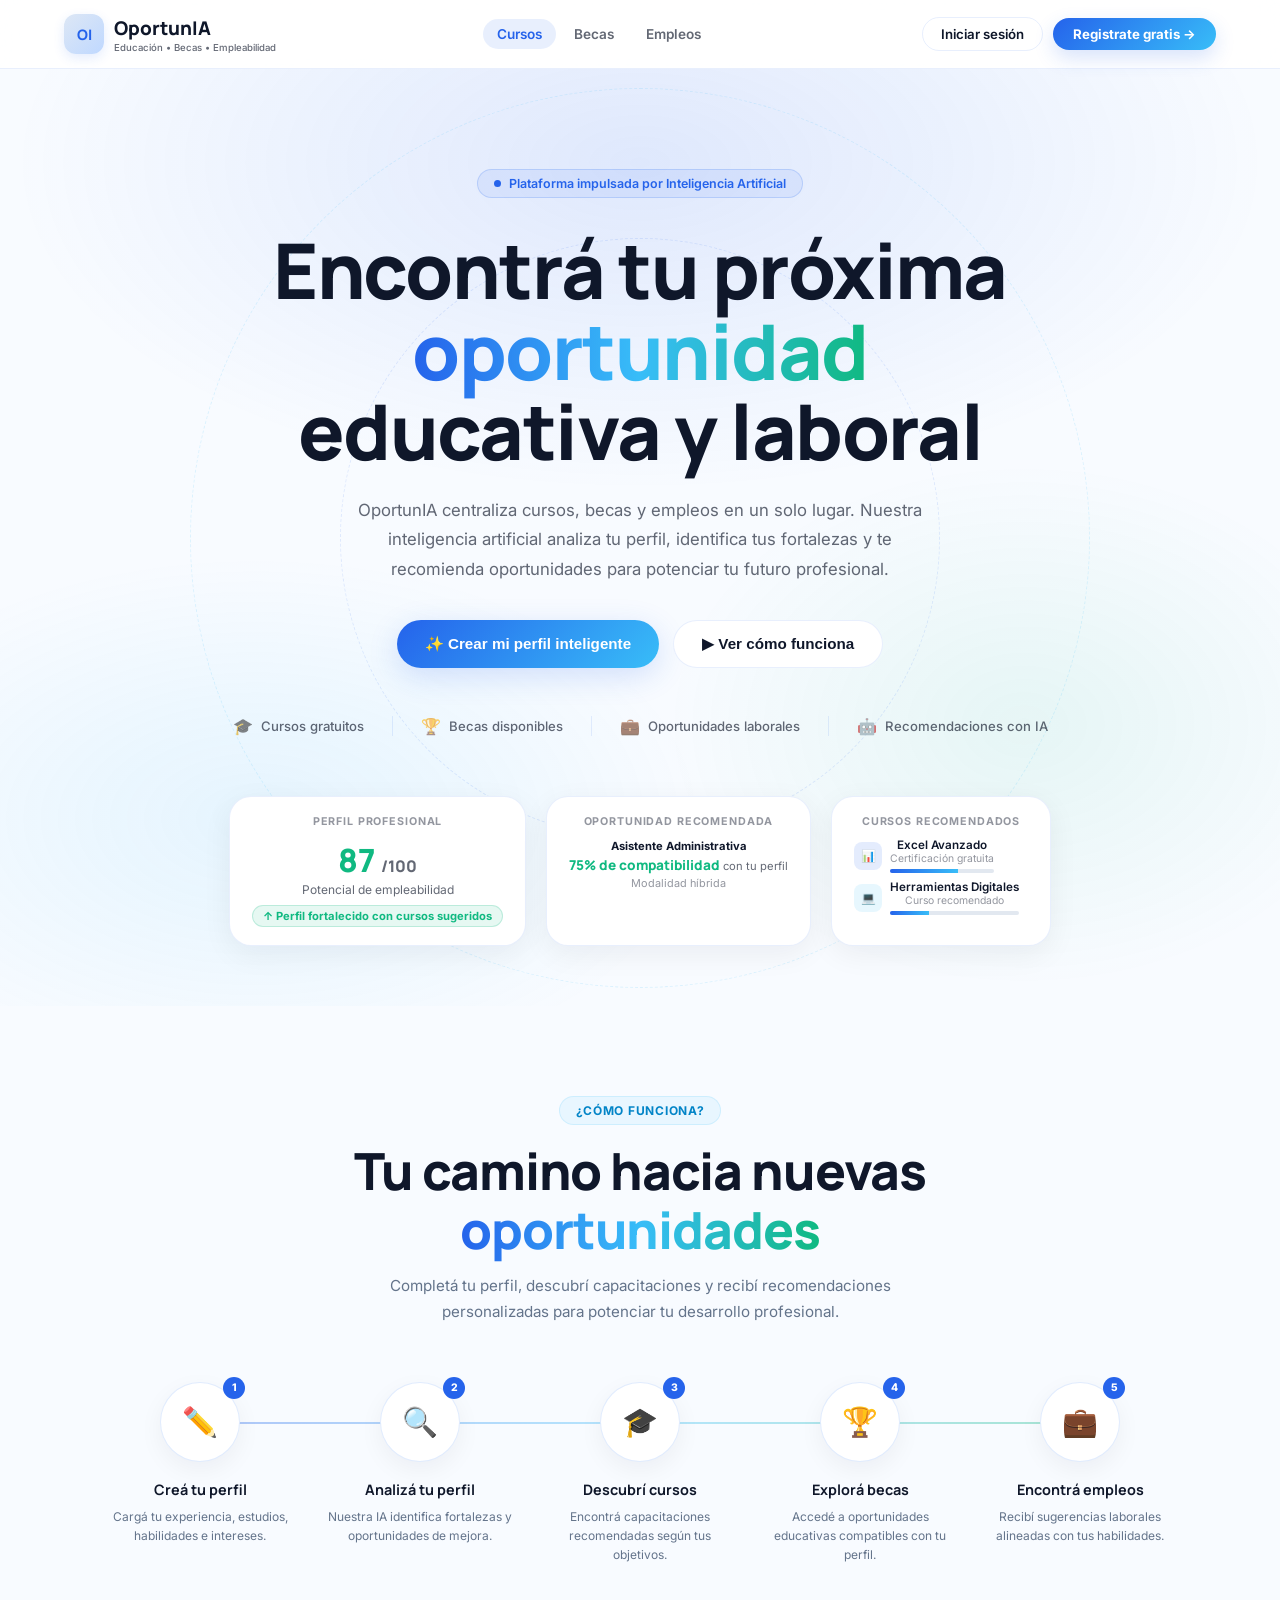
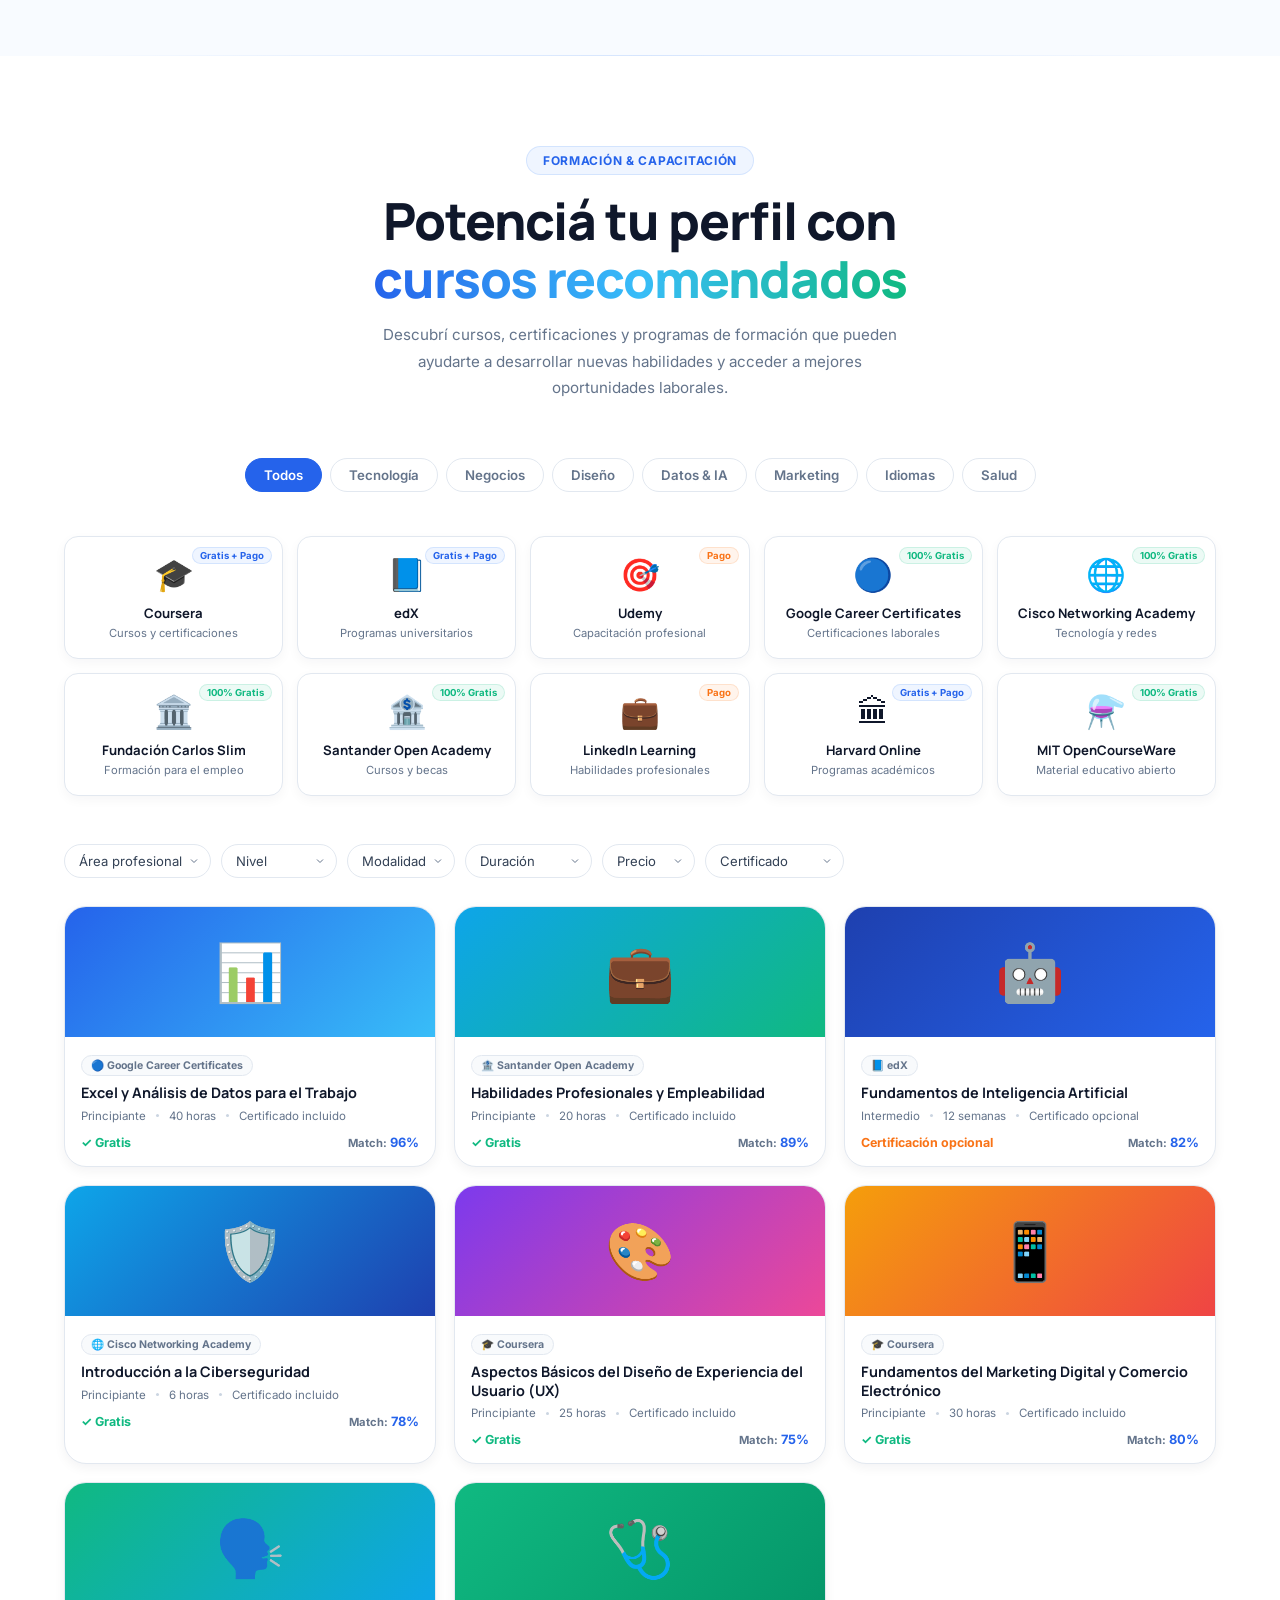
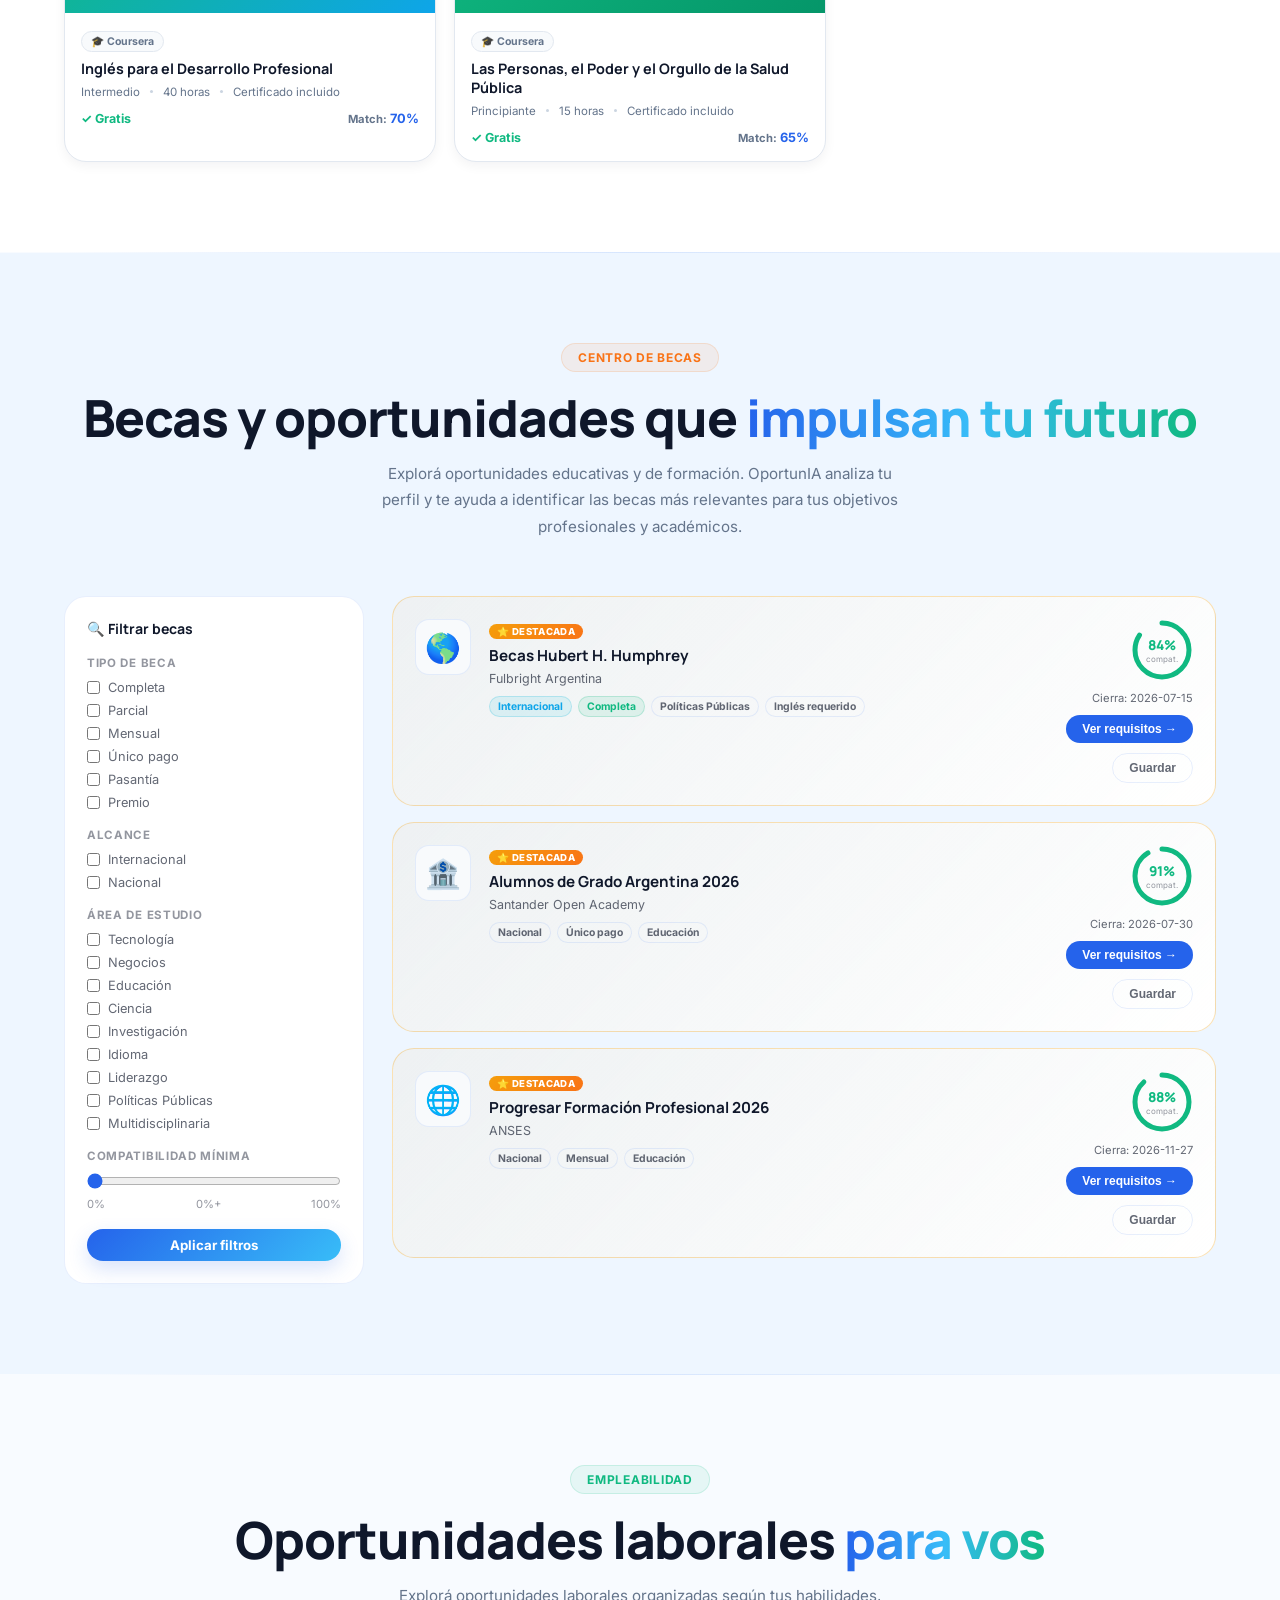
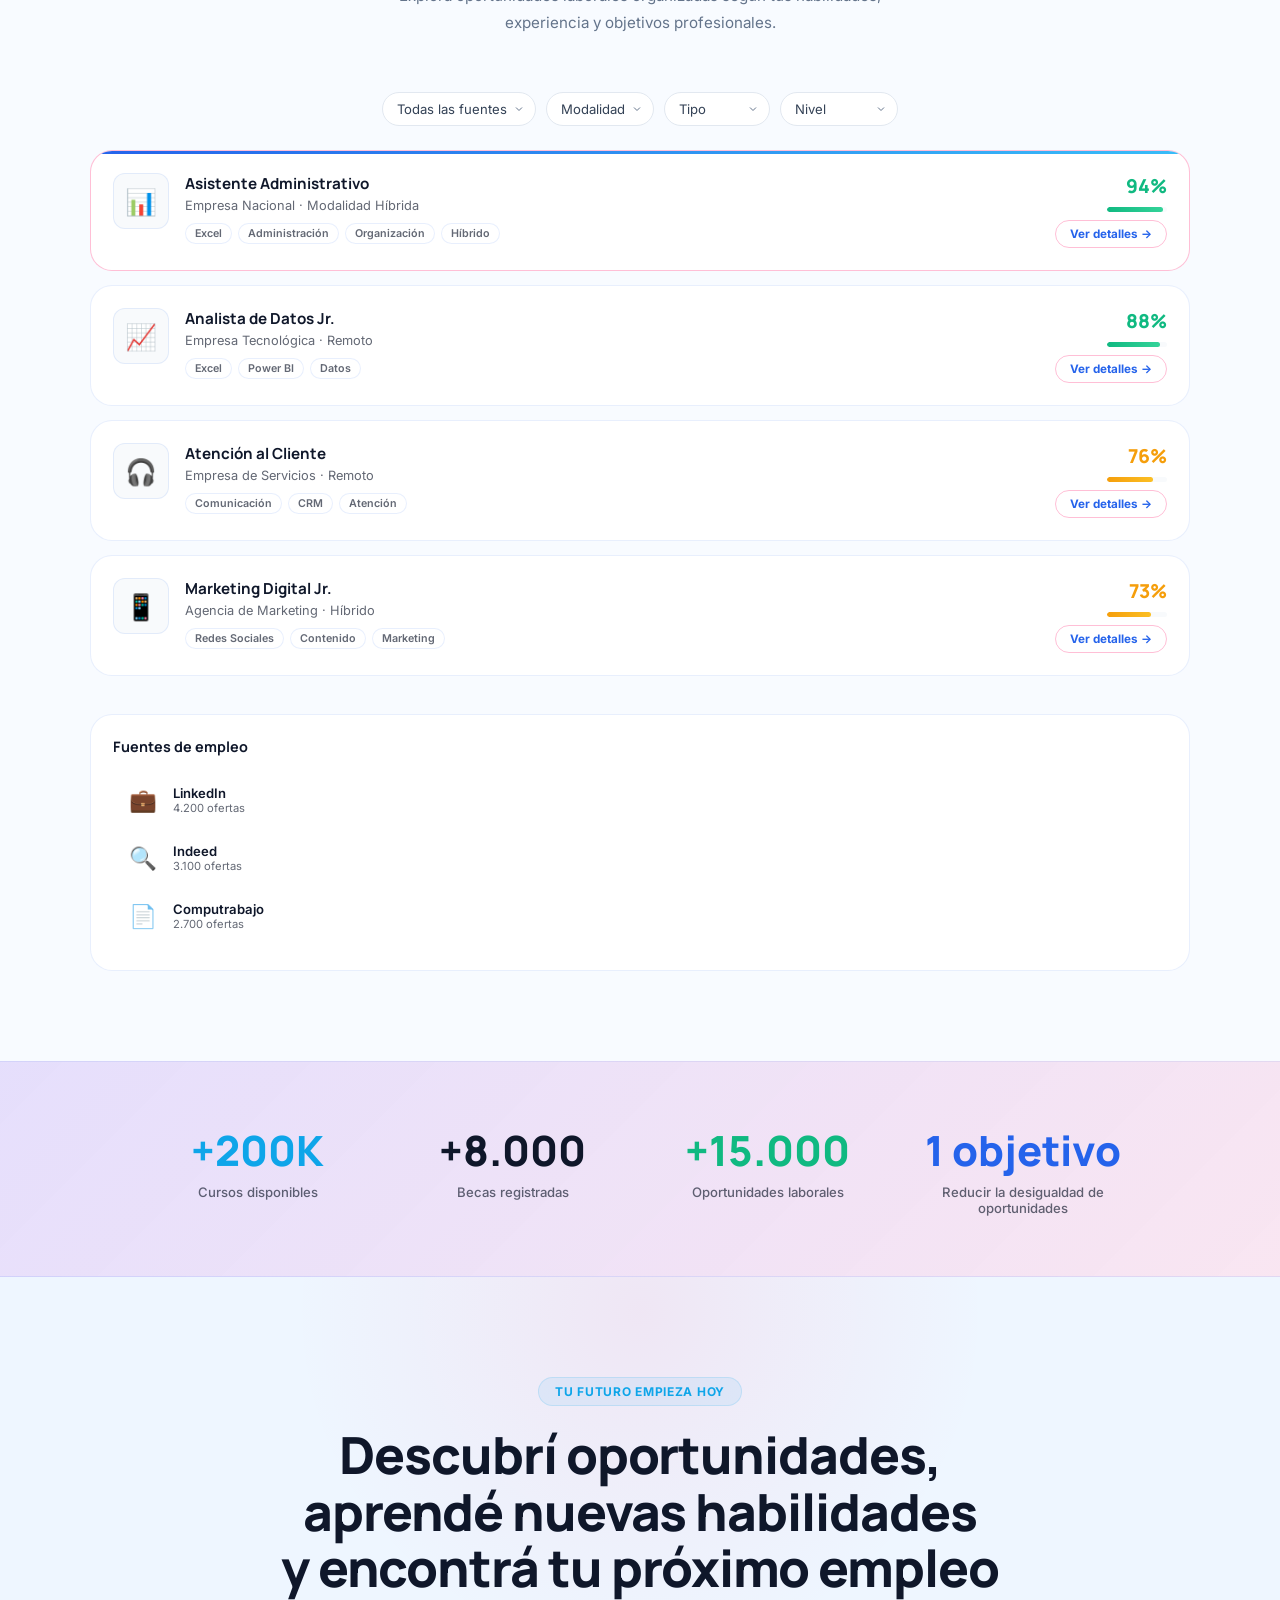
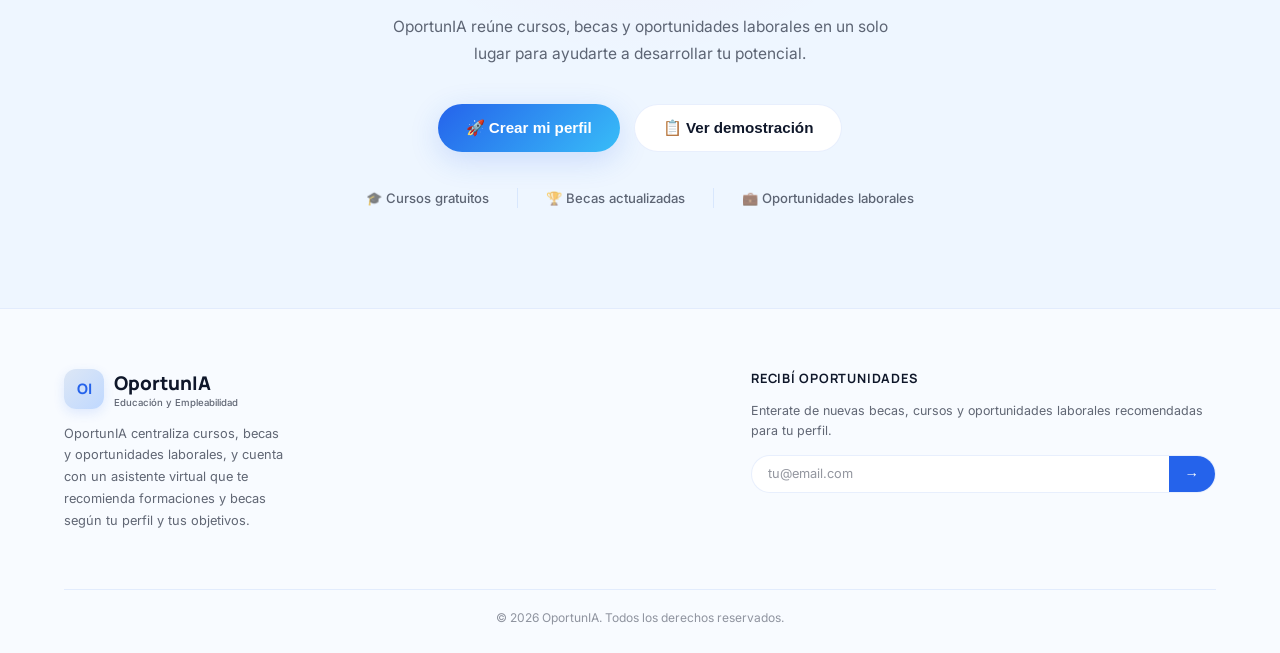
==== index.html @ aed84bd7 "filtros cursos" ====
<!DOCTYPE html>
<html lang="es">
<head>
<meta charset="UTF-8">
<meta name="viewport" content="width=device-width, initial-scale=1.0">
<title>OportunIA — Plataforma Inteligente de Empleabilidad y Educación</title>

<link href="https://fonts.googleapis.com/css2?family=Manrope:wght@300;400;500;600;700;800&display=swap" rel="stylesheet">
<link rel="stylesheet" href="styles.css">
<link rel="preconnect" href="https://fonts.googleapis.com">
<link rel="preconnect" href="https://fonts.gstatic.com" crossorigin>

<link href="https://fonts.googleapis.com/css2?family=Inter:wght@300;400;500;600;700;800&family=Manrope:wght@300;400;500;600;700;800&display=swap" rel="stylesheet">
</head>
<body>

<!-- ═══ NAV ═══ -->
<nav>

  <a class="logo" href="#">

    <div class="logo-mark">OI</div>

    <div>
      OportunIA

      <span class="logo-sub">
        Educación • Becas • Empleabilidad
      </span>

    </div>

  </a>

  <ul>
    <li><a href="#hub" class="active">Cursos</a></li>
    <li><a href="#becas">Becas</a></li>
    <li><a href="#empleos">Empleos</a></li>
  </ul>

  <div class="nav-actions">
    <button class="btn-ghost" id="abrirLogin">Iniciar sesión</button>
    <button class="btn-primary" id="abrirLogin2">Registrate gratis →</button>
  </div>

  <div id="navUsuario" style="display:none; align-items:center; gap:8px; position:relative;">
    <button id="navAvatarBtn" style="display:flex;align-items:center;gap:8px;background:none;border:none;cursor:pointer;padding:4px 8px;border-radius:999px;transition:background .2s;" onmouseover="this.style.background='rgba(37,99,235,.08)'" onmouseout="this.style.background='none'">
      <img id="navAvatar" src="" alt="avatar" style="width:34px;height:34px;border-radius:50%;object-fit:cover;border:2px solid #2563EB;">
      <span id="navNombre" style="font-size:.85rem;font-weight:600;color:#0F172A;"></span>
      <span style="font-size:.7rem;color:#64748b;">▾</span>
    </button>
    <div id="navDropdown" style="display:none;position:absolute;top:calc(100% + 8px);right:0;background:#fff;border:1px solid rgba(37,99,235,.12);border-radius:14px;box-shadow:0 8px 32px rgba(37,99,235,.12);min-width:200px;overflow:hidden;z-index:999;">
      <button id="btnEditarPerfil" style="display:flex;align-items:center;gap:10px;padding:12px 16px;width:100%;background:none;border:none;cursor:pointer;color:#0F172A;font-size:.88rem;font-weight:500;transition:background .15s;" onmouseover="this.style.background='rgba(37,99,235,.06)'" onmouseout="this.style.background='none'">✏️ Editar mi perfil</button>
      <hr style="border:none;border-top:1px solid rgba(37,99,235,.08);margin:4px 0;">
      <button id="btnLogout" style="display:flex;align-items:center;gap:10px;padding:12px 16px;width:100%;background:none;border:none;cursor:pointer;color:#EF4444;font-size:.88rem;font-weight:500;transition:background .15s;" onmouseover="this.style.background='#FFF0F0'" onmouseout="this.style.background='none'">🚪 Cerrar sesión</button>
    </div>
  </div>

</nav>

<!-- ═══ HERO ═══ -->
<section class="hero">
  <div class="hero-bg"></div>
  <div class="hero-orbit" style="width:600px;height:600px"></div>
  <div class="hero-orbit-2"></div>

  <div class="hero-content">

    <div class="hero-chip">
      <div class="dot"></div>
      Plataforma impulsada por Inteligencia Artificial
    </div>

    <h1>
      Encontrá tu próxima<br>
      <span class="grad">oportunidad</span><br>
      educativa y laboral
    </h1>

    <p>
      OportunIA centraliza cursos, becas y empleos en un solo lugar.
      Nuestra inteligencia artificial analiza tu perfil, identifica tus fortalezas y te recomienda oportunidades para potenciar tu futuro profesional.
    </p>

    <div class="hero-ctas">
      <button class="btn-hero-main">✨ Crear mi perfil inteligente</button>
      <button class="btn-hero-alt">▶ Ver cómo funciona</button>
    </div>

    <div class="hero-proof">
      <div class="proof-item"><span class="proof-icon">🎓</span> Cursos gratuitos</div>

      <div class="proof-sep"></div>

      <div class="proof-item"><span class="proof-icon">🏆</span> Becas disponibles</div>

      <div class="proof-sep"></div>

      <div class="proof-item"><span class="proof-icon">💼</span> Oportunidades laborales</div>

      <div class="proof-sep"></div>

      <div class="proof-item"><span class="proof-icon">🤖</span> Recomendaciones con IA</div>
    </div>

  </div>

  <div class="hero-cards">

    <div class="hero-float-card">
      <div class="float-label">Perfil Profesional</div>

      <div class="float-score">
        87
        <span style="font-size:1rem;color:var(--text-muted)">/100</span>
      </div>

      <div class="float-score-label">
        Potencial de empleabilidad
      </div>

      <div class="float-pill">
        ↑ Perfil fortalecido con cursos sugeridos
      </div>
    </div>

    <div class="hero-float-card">
      <div class="float-label">Oportunidad Recomendada</div>

      <div class="float-match">
        <strong>Asistente Administrativa</strong><br>

        <span class="match-pct">75% de compatibilidad</span>
        con tu perfil<br>

        <span style="color:var(--text-dim);font-size:.68rem">
          Modalidad híbrida
        </span>
      </div>
    </div>

    <div class="hero-float-card">
      <div class="float-label">Cursos Recomendados</div>

      <div class="float-course-list">

        <div class="float-course">
          <div class="float-course-icon" style="background:rgba(37,99,235,.12)">📊</div>

          <div>
            <div class="float-course-name">Excel Avanzado</div>
            <div class="float-course-src">Certificación gratuita</div>
            <div class="float-prog">
              <div class="float-prog-bar" style="width:65%"></div>
            </div>
          </div>
        </div>

        <div class="float-course">
          <div class="float-course-icon" style="background:rgba(56,189,248,.12)">💻</div>

          <div>
            <div class="float-course-name">Herramientas Digitales</div>
            <div class="float-course-src">Curso recomendado</div>
            <div class="float-prog">
              <div class="float-prog-bar" style="width:30%"></div>
            </div>
          </div>
        </div>
      </div>

    </div>

  </div>
</section>

<!-- ═══ HOW IT WORKS / CÓMO FUNCIONA ═══ -->
<section class="how-section section" id="how">

  <div class="section-header">

    <div class="chip chip-violet">¿Cómo funciona?</div>

    <h2>
      Tu camino hacia nuevas
      <br>
      <span class="grad">oportunidades</span>
    </h2>

    <p>
      Completá tu perfil, descubrí capacitaciones y recibí recomendaciones personalizadas para potenciar tu desarrollo profesional.
    </p>

  </div>

  <div class="steps-track">

    <div class="step-item" id="step1">
      <div class="step-bubble">
        <div class="step-emoji">✏️</div>
        <div class="step-num-badge">1</div>
      </div>

      <div class="step-title">Creá tu perfil</div>

      <div class="step-desc">
        Cargá tu experiencia, estudios, habilidades e intereses.
      </div>

    </div>

    <div class="step-item" id="step2">
      
      <div class="step-bubble">
        <div class="step-emoji">🔍</div>
        <div class="step-num-badge">2</div>
      </div>

      <div class="step-title">Analizá tu perfil</div>

      <div class="step-desc">
        Nuestra IA identifica fortalezas y oportunidades de mejora.
      </div>
    </div>

    <div class="step-item" id="step3">

      <div class="step-bubble">
        <div class="step-emoji">🎓</div>
        <div class="step-num-badge">3</div>
      </div>

      <div class="step-title">Descubrí cursos</div>

      <div class="step-desc">
        Encontrá capacitaciones recomendadas según tus objetivos.
      </div>
    </div>

    <div class="step-item" id="step4">

      <div class="step-bubble">
        <div class="step-emoji">🏆</div>
        <div class="step-num-badge">4</div>
      </div>

      <div class="step-title">Explorá becas</div>

      <div class="step-desc">
        Accedé a oportunidades educativas compatibles con tu perfil.
      </div>
    </div>

    <div class="step-item" id="step5">

      <div class="step-bubble">
        <div class="step-emoji">💼</div>
        <div class="step-num-badge">5</div>
      </div>

      <div class="step-title">Encontrá empleos</div>

      <div class="step-desc">
        Recibí sugerencias laborales alineadas con tus habilidades.
      </div>
    </div>

  </div>

</section>

<div class="section-divider"></div>
 
<!-- ═══ FORMACIÓN Y CAPACITACIÓN ═══ -->
<section class="edu-section section" id="hub">

  <div class="section-header">

    <div class="chip chip-pink">Formación & Capacitación</div>

    <h2>
      Potenciá tu perfil con
      <br>
      <span class="grad">cursos recomendados</span>
    </h2>

    <p>
      Descubrí cursos, certificaciones y programas de formación que pueden ayudarte a desarrollar nuevas habilidades y acceder a mejores oportunidades laborales.
    </p>

  </div>

  <div class="edu-tabs">
    <button class="edu-tab active">Todos</button>
    <button class="edu-tab">Tecnología</button>
    <button class="edu-tab">Negocios</button>
    <button class="edu-tab">Diseño</button>
    <button class="edu-tab">Datos & IA</button>
    <button class="edu-tab">Marketing</button>
    <button class="edu-tab">Idiomas</button>
    <button class="edu-tab">Salud</button>
  </div>

  <!-- Plataformas -->
  <div class="platform-grid">

    <div class="platform-card">
      <div class="platform-tag tag-both">Gratis + Pago</div>
      <div class="platform-logo">🎓</div>
      <div class="platform-name">Coursera</div>
      <div class="platform-courses">Cursos y certificaciones</div>
    </div>

    <div class="platform-card">
      <div class="platform-tag tag-both">Gratis + Pago</div>
      <div class="platform-logo">📘</div>
      <div class="platform-name">edX</div>
      <div class="platform-courses">Programas universitarios</div>
    </div>

    <div class="platform-card">
      <div class="platform-tag tag-paid">Pago</div>
      <div class="platform-logo">🎯</div>
      <div class="platform-name">Udemy</div>
      <div class="platform-courses">Capacitación profesional</div>
    </div>

    <div class="platform-card">
      <div class="platform-tag tag-free">100% Gratis</div>
      <div class="platform-logo">🔵</div>
      <div class="platform-name">Google Career Certificates</div>
      <div class="platform-courses">Certificaciones laborales</div>
    </div>

    <div class="platform-card">
      <div class="platform-tag tag-free">100% Gratis</div>
      <div class="platform-logo">🌐</div>
      <div class="platform-name">Cisco Networking Academy</div>
      <div class="platform-courses">Tecnología y redes</div>
    </div>

    <div class="platform-card">
      <div class="platform-tag tag-free">100% Gratis</div>
      <div class="platform-logo">🏛️</div>
      <div class="platform-name">Fundación Carlos Slim</div>
      <div class="platform-courses">Formación para el empleo</div>
    </div>

    <div class="platform-card">
      <div class="platform-tag tag-free">100% Gratis</div>
      <div class="platform-logo">🏦</div>
      <div class="platform-name">Santander Open Academy</div>
      <div class="platform-courses">Cursos y becas</div>
    </div>

    <div class="platform-card">
      <div class="platform-tag tag-paid">Pago</div>
      <div class="platform-logo">💼</div>
      <div class="platform-name">LinkedIn Learning</div>
      <div class="platform-courses">Habilidades profesionales</div>
    </div>

    <div class="platform-card">
      <div class="platform-tag tag-both">Gratis + Pago</div>
      <div class="platform-logo">🏛</div>
      <div class="platform-name">Harvard Online</div>
      <div class="platform-courses">Programas académicos</div>
    </div>

    <div class="platform-card">
      <div class="platform-tag tag-free">100% Gratis</div>
      <div class="platform-logo">⚗️</div>
      <div class="platform-name">MIT OpenCourseWare</div>
      <div class="platform-courses">Material educativo abierto</div>
    </div>

  </div>
 
 <!-- Filtros -->
<div class="course-filters">
  <select class="filter-select">
    <option>Área profesional</option>
    <option>Tecnología</option>
    <option>Diseño</option>
    <option>Negocios</option>
    <option>Marketing</option>
    <option>Administración</option>
  </select>

  <select class="filter-select">
    <option>Nivel</option>
    <option>Principiante</option>
    <option>Intermedio</option>
    <option>Avanzado</option>
  </select>

  <select class="filter-select">
    <option>Modalidad</option>
    <option>Online</option>
    <option>Presencial</option>
    <option>Híbrido</option>
  </select>

  <select class="filter-select">
    <option>Duración</option>
    <option>Menos de 5h</option>
    <option>5–20h</option>
    <option>20–100h</option>
    <option>+100h</option>
  </select>

  <select class="filter-select">
    <option>Precio</option>
    <option>Gratuito</option>
    <option>Pago</option>
  </select>

  <select class="filter-select">
    <option>Certificado</option>
    <option>Con certificado</option>
    <option>Sin certificado</option>
  </select>
</div>

<!-- Cursos -->
<div class="course-grid" id="courseGrid">
  <p class="becas-empty">Cargando cursos...</p>
</div>
</section>

<div class="section-divider"></div>
 
<!-- ═══ BECAS ═══ -->
<section class="becas-section section" id="becas">

  <div class="section-header">

    <div class="chip chip-gold">Centro de Becas</div>

    <h2>
      Becas y oportunidades que
      <span class="grad">impulsan tu futuro</span>
    </h2>

    <p>
      Explorá oportunidades educativas y de formación. OportunIA analiza tu perfil y te ayuda a identificar las becas más relevantes para tus objetivos profesionales y académicos.
    </p>

  </div>

<div class="becas-layout">

    <div class="becas-sidebar">

      <div class="sidebar-title">🔍 Filtrar becas</div>

      <div class="filter-group">
        <span class="filter-label">Tipo de beca</span>
        <div class="filter-checks">
          <label class="filter-check"><input type="checkbox" data-filtro="tipo" value="Completa"> <span>Completa</span></label>
          <label class="filter-check"><input type="checkbox" data-filtro="tipo" value="Parcial"> <span>Parcial</span></label>
          <label class="filter-check"><input type="checkbox" data-filtro="tipo" value="Mensual"> <span>Mensual</span></label>
          <label class="filter-check"><input type="checkbox" data-filtro="tipo" value="Único pago"> <span>Único pago</span></label>
          <label class="filter-check"><input type="checkbox" data-filtro="tipo" value="Pasantía"> <span>Pasantía</span></label>
          <label class="filter-check"><input type="checkbox" data-filtro="tipo" value="Premio"> <span>Premio</span></label>
        </div>
      </div>

      <div class="filter-group">
        <span class="filter-label">Alcance</span>
        <div class="filter-checks">
          <label class="filter-check"><input type="checkbox" data-filtro="alcance" value="Internacional"> <span>Internacional</span></label>
          <label class="filter-check"><input type="checkbox" data-filtro="alcance" value="Nacional"> <span>Nacional</span></label>
        </div>
      </div>

      <div class="filter-group">
        <span class="filter-label">Área de estudio</span>
        <div class="filter-checks">
          <label class="filter-check"><input type="checkbox" data-filtro="area" value="Tecnología"> <span>Tecnología</span></label>
          <label class="filter-check"><input type="checkbox" data-filtro="area" value="Negocios"> <span>Negocios</span></label>
          <label class="filter-check"><input type="checkbox" data-filtro="area" value="Educación"> <span>Educación</span></label>
          <label class="filter-check"><input type="checkbox" data-filtro="area" value="Ciencia"> <span>Ciencia</span></label>
          <label class="filter-check"><input type="checkbox" data-filtro="area" value="Investigación"> <span>Investigación</span></label>
          <label class="filter-check"><input type="checkbox" data-filtro="area" value="Idioma"> <span>Idioma</span></label>
          <label class="filter-check"><input type="checkbox" data-filtro="area" value="Liderazgo"> <span>Liderazgo</span></label>
          <label class="filter-check"><input type="checkbox" data-filtro="area" value="Políticas Públicas"> <span>Políticas Públicas</span></label>
          <label class="filter-check"><input type="checkbox" data-filtro="area" value="Multidisciplinaria"> <span>Multidisciplinaria</span></label>
        </div>
      </div>

      <div class="filter-group">
        <span class="filter-label">Compatibilidad mínima</span>
        <input type="range" class="range-slider" id="filtroCompatMin" min="0" max="100" value="0">
        <div class="range-labels">
          <span>0%</span>
          <span id="filtroCompatMinLabel">0%+</span>
          <span>100%</span>
        </div>
      </div>

      <button class="btn-primary" id="btnAplicarFiltrosBecas" type="button" style="width:100%;margin-top:8px;justify-content:center;display:flex">
        Aplicar filtros
      </button>

    </div>

    <div class="becas-grid" id="becasGrid">
      <p class="becas-empty">Cargando becas...</p>
    </div>

  </div>

</section>

<div class="section-divider"></div>
 
<!-- ═══ EMPLEABILIDAD ═══ -->

<section class="jobs-section section" id="empleos">

  <div class="section-header">

    <div class="chip chip-green">Empleabilidad</div>

    <h2>
      Oportunidades laborales
      <span class="grad">para vos</span>
    </h2>

    <p>
      Explorá oportunidades laborales organizadas según tus habilidades,
      experiencia y objetivos profesionales.
    </p>

  </div>

  <div class="jobs-layout">

    <div class="jobs-main">

      <div class="jobs-filters">

        <select class="filter-select">
          <option>Todas las fuentes</option>
          <option>LinkedIn Jobs</option>
          <option>Computrabajo</option>
          <option>Bumeran</option>
        </select>

        <select class="filter-select">
          <option>Modalidad</option>
          <option>Remoto</option>
          <option>Presencial</option>
          <option>Híbrido</option>
        </select>

        <select class="filter-select">
          <option>Tipo</option>
          <option>Full Time</option>
          <option>Part Time</option>
          <option>Pasantía</option>
          <option>Freelance</option>
        </select>

        <select class="filter-select">
          <option>Nivel</option>
          <option>Junior</option>
          <option>Semi Senior</option>
          <option>Senior</option>
        </select>

      </div>

      <!-- EMPLEOS -->

      <div class="job-card top-match">
        <div class="job-logo">📊</div>

        <div class="job-info">
          <div class="job-title">Asistente Administrativo</div>
          <div class="job-company">
            Empresa Nacional · Modalidad Híbrida
          </div>

          <div class="job-tags">
            <span class="job-tag">Excel</span>
            <span class="job-tag">Administración</span>
            <span class="job-tag">Organización</span>
            <span class="job-tag">Híbrido</span>
          </div>
        </div>

        <div class="job-right">
          <div class="job-match high">94%</div>

          <div class="match-bar-wrap">
            <div class="match-bar bar-green" style="width:94%"></div>
          </div>

          <button class="btn-apply-job">
            Ver detalles →
          </button>
        </div>
      </div>

      <div class="job-card">
        <div class="job-logo">📈</div>

        <div class="job-info">
          <div class="job-title">Analista de Datos Jr.</div>
          <div class="job-company">
            Empresa Tecnológica · Remoto
          </div>

          <div class="job-tags">
            <span class="job-tag">Excel</span>
            <span class="job-tag">Power BI</span>
            <span class="job-tag">Datos</span>
          </div>
        </div>

        <div class="job-right">
          <div class="job-match high">88%</div>

          <div class="match-bar-wrap">
            <div class="match-bar bar-green" style="width:88%"></div>
          </div>

          <button class="btn-apply-job">
            Ver detalles →
          </button>
        </div>
      </div>

      <div class="job-card">
        <div class="job-logo">🎧</div>

        <div class="job-info">
          <div class="job-title">Atención al Cliente</div>
          <div class="job-company">
            Empresa de Servicios · Remoto
          </div>

          <div class="job-tags">
            <span class="job-tag">Comunicación</span>
            <span class="job-tag">CRM</span>
            <span class="job-tag">Atención</span>
          </div>
        </div>

        <div class="job-right">
          <div class="job-match mid">76%</div>

          <div class="match-bar-wrap">
            <div class="match-bar bar-gold" style="width:76%"></div>
          </div>

          <button class="btn-apply-job">
            Ver detalles →
          </button>
        </div>
      </div>

      <div class="job-card">
        <div class="job-logo">📱</div>

        <div class="job-info">
          <div class="job-title">Marketing Digital Jr.</div>
          <div class="job-company">
            Agencia de Marketing · Híbrido
          </div>

          <div class="job-tags">
            <span class="job-tag">Redes Sociales</span>
            <span class="job-tag">Contenido</span>
            <span class="job-tag">Marketing</span>
          </div>
        </div>

        <div class="job-right">
          <div class="job-match mid">73%</div>

          <div class="match-bar-wrap">
            <div class="match-bar bar-gold" style="width:73%"></div>
          </div>

          <button class="btn-apply-job">
            Ver detalles →
          </button>
        </div>
      </div>

      <!-- FUENTES DE EMPLEO -->

      <div class="job-sources-panel">

        <div class="sources-title">
          Fuentes de empleo
        </div>

        <div class="source-item">
          <div class="source-logo">💼</div>

          <div>
            <div class="source-name">LinkedIn</div>
            <div class="source-count">4.200 ofertas</div>
          </div>
        </div>

        <div class="source-item">
          <div class="source-logo">🔍</div>

          <div>
            <div class="source-name">Indeed</div>
            <div class="source-count">3.100 ofertas</div>
          </div>
        </div>

        <div class="source-item">
          <div class="source-logo">📄</div>

          <div>
            <div class="source-name">Computrabajo</div>
            <div class="source-count">2.700 ofertas</div>
          </div>
        </div>

      </div>

    </div>

  </div>

</section>
 
<!-- ═══ STATS ═══ -->

<section class="stats-section">
  <div class="stats-grid">

    <div class="stat-box">
      <div class="stat-number cyan">+200K</div>
      <div class="stat-label">Cursos disponibles</div>
    </div>

    <div class="stat-box">
      <div class="stat-number gold">+8.000</div>
      <div class="stat-label">Becas registradas</div>
    </div>

    <div class="stat-box">
      <div class="stat-number green">+15.000</div>
      <div class="stat-label">Oportunidades laborales</div>
    </div>

    <div class="stat-box">
      <div class="stat-number pink">1 objetivo</div>
      <div class="stat-label">Reducir la desigualdad de oportunidades</div>
    </div>

  </div>
</section>
 
<!-- ═══ CTA FINAL ═══ -->

<section class="cta-final">

  <div style="position:relative;z-index:2">

    <div class="chip chip-cyan" style="margin-bottom:20px">
      Tu futuro empieza hoy
    </div>

    <h2>
      Descubrí oportunidades,
      <br>
      aprendé nuevas habilidades
      <br>
      y encontrá tu próximo empleo
    </h2>

    <p>
      OportunIA reúne cursos, becas y oportunidades laborales en un solo lugar para ayudarte a desarrollar tu potencial.
    </p>

    <div class="cta-actions">
      <button class="btn-hero-main">
        🚀 Crear mi perfil
      </button>

      <button class="btn-hero-alt">
        📋 Ver demostración
      </button>
    </div>

    <div class="hero-proof" style="margin-top:36px">

      <div class="proof-item">
        🎓 Cursos gratuitos
      </div>

      <div class="proof-sep"></div>

      <div class="proof-item">
        🏆 Becas actualizadas
      </div>

      <div class="proof-sep"></div>

      <div class="proof-item">
        💼 Oportunidades laborales
      </div>

    </div>

  </div>

</section>
 
<!-- ═══ FOOTER ═══ -->

<footer>

  <div class="footer-grid">

    <div class="footer-brand">

      <a class="logo" href="#" style="display:inline-flex;margin-bottom:14px;">
        <div class="logo-mark">OI</div>
        <div>
          OportunIA
          <span class="logo-sub">Educación y Empleabilidad</span>
        </div>
      </a>

      <p>
        OportunIA centraliza cursos, becas y oportunidades laborales, y cuenta con un asistente virtual que te recomienda formaciones y becas según tu perfil y tus objetivos.
      </p>

    </div>

    <div class="footer-newsletter">

      <h4>Recibí oportunidades</h4>

      <p>
        Enterate de nuevas becas, cursos y oportunidades laborales recomendadas para tu perfil.
      </p>

      <div class="email-wrap">
        <input type="email" id="footerEmail" placeholder="tu@email.com" required>
        <button id="footerEmailBtn">→</button>
      </div>

      <span class="error-msg oculto" id="errorFooterEmail">Ingresá un email válido (ej: nombre@dominio.com)</span>

    </div>

  </div>

  <div class="footer-bottom">

    <p>
      © 2026 OportunIA. Todos los derechos reservados.
    </p>

  </div>

</footer>

<!-- Modal Login -->
<div class="modal-login oculto" id="modalLogin">

    <div class="login-box">

        <span class="cerrar-modal" id="cerrarModal">✕</span>

        <h2>Bienvenido a OportunIA</h2>

        <p>Iniciá sesión o creá una cuenta para empezar a armar tu perfil.</p>

        <!-- VISTA SOCIAL -->
        <div id="vistaSocial">

            <div class="social-login" id="socialLogin">

                <button class="btn-social btn-email" id="btnEmailContinue">
                    <span class="social-icon">✉️</span> Continuar con email
                </button>

            </div>

            <div class="login-divider" id="loginDivider">
                <span>o registrate manualmente</span>
            </div>

        </div>

        <div class="social-loading oculto" id="socialLoading">
            <div class="social-spinner"></div>
            <span id="socialLoadingText">Conectando...</span>
        </div>

        <!-- VISTA MANUAL -->
        <div id="manualLoginSection" class="oculto">

            <button class="back-arrow" id="backToSocial">←</button>

            <div class="tabs-login" id="tabsLogin">
                <button class="tab-login active" id="btnRegistro">Registrarse</button>
                <button class="tab-login" id="btnSesion">Iniciar sesión</button>
            </div>

            <!-- REGISTRO -->
            <div id="registroForm">
                <input type="text" placeholder="Nombre y apellido">
                <input type="email" id="emailRegistro" placeholder="Email">
                <span class="error-msg oculto" id="errorEmailRegistro">Ingresá un email válido (ej: nombre@dominio.com)</span>
                <input type="password" placeholder="Contraseña">
                <button class="btn-hero-main" id="btnCrearCuenta">Crear cuenta</button>
            </div>

            <!-- LOGIN -->
            <div id="sesionForm" style="display:none;">
                <input type="email" id="emailSesion" placeholder="Email">
                <span class="error-msg oculto" id="errorEmailSesion">Ingresá un email válido (ej: nombre@dominio.com)</span>
                <input type="password" placeholder="Contraseña">
                <button class="btn-hero-main" id="btnIngresar">Ingresar</button>
            </div>

        </div>

    </div>

</div>

<!-- Modal Formulario de Perfil -->
<div class="modal-login oculto" id="modalPerfil">

    <div class="login-box perfil-box">

        <button class="back-arrow" id="backToLogin">←</button>

        <span class="cerrar-modal" id="cerrarModalPerfil">✕</span>

        <h2>Creá tu perfil</h2>

        <p>Contanos un poco sobre vos para que la IA pueda analizar tu perfil y recomendarte cursos, becas y empleos.</p>

        <form id="profileForm">

            <h4 class="perfil-section-title">Datos personales</h4>
            <input type="text" id="pf-nombre" placeholder="Nombre y apellido" required>
            <input type="number" id="pf-edad" placeholder="Edad" min="14" max="99" required>
            <input type="text" id="pf-ciudad" placeholder="Ciudad" required>
            <input type="text" id="pf-provincia" placeholder="Provincia" required>
            <input type="email" id="pf-email" placeholder="Email" required>
            <span class="error-msg oculto" id="errorPfEmail">Ingresá un email válido (ej: nombre@dominio.com)</span>
            <input type="text" id="pf-red" placeholder="LinkedIn u otra red profesional (opcional)">

            <h4 class="perfil-section-title">Formación</h4>
            <select id="pf-nivel" required>
                <option value="">Nivel educativo</option>
                <option value="secundario">Secundario</option>
                <option value="terciario">Terciario</option>
                <option value="universitario">Universitario</option>
                <option value="posgrado">Posgrado</option>
            </select>
            <input type="text" id="pf-carrera" placeholder="Carrera / área de estudio">

            <h4 class="perfil-section-title">Habilidades</h4>
            <input type="text" id="pf-habilidades" placeholder="Ej: Excel, atención al cliente, organización (separadas por coma)" required>

            <h4 class="perfil-section-title">Intereses profesionales</h4>
            <input type="text" id="pf-intereses" placeholder="Ej: tecnología, marketing, administración (separados por coma)" required>

            <h4 class="perfil-section-title">Objetivo profesional</h4>
            <textarea id="pf-objetivo" rows="3" placeholder="Contanos qué te gustaría lograr profesionalmente" required></textarea>

            <button type="submit" class="btn-hero-main perfil-submit">Guardar perfil y continuar →</button>

        </form>

    </div>

</div>

<div id="modalBecas" class="profile-modal oculto">

    <h2>🏆 Becas compatibles con tu perfil</h2>

    <div class="beca-card">
        Santander Skills
    </div>

    <div class="beca-card">
        Google Career Certificates
    </div>

    <div class="beca-card">
        Potenciar Talento
    </div>

    <button id="finalizarBecas">

        Continuar →

    </button>

</div>

<div id="modalEmpleos" class="profile-modal oculto">

    <h2>
        💼 Oportunidades recomendadas para vos
    </h2>

    <div class="job-card">

        Asistente Administrativo

        <br>

        Compatibilidad 94%

    </div>

    <div class="job-card">

        Analista de Datos Jr.

        <br>

        Compatibilidad 88%

    </div>

    <button id="generarCV">

        🤖 Generar CV con IA

    </button>

</div>

<div id="modalCV" class="profile-modal oculto">

    <h2>
        🤖 CV Inteligente
    </h2>

    <p>

        Elegí el tipo de empleo para el que querés generar tu CV.

    </p>

    <button class="btn-cv">

        Administrativa

    </button>

    <button class="btn-cv">

        Atención al Cliente

    </button>

    <button class="btn-cv">

        Marketing Digital

    </button>

    <button class="btn-cv">

        Analista de Datos

    </button>

</div>

<script src="main.js"></script>

</body>
</html>
---- styles.css ----
*, *::before, *::after {
  box-sizing: border-box;
  margin: 0;
  padding: 0;
}

/* VARIABLES GLOBALES */

:root {

  /* Colores principales */

  --primary: #2563EB;
  --secondary: #38BDF8;
  --accent: #10B981;
  --warning: #F59E0B;

  /* Compatibilidad con el código existente */

  --pink: #2563EB;
  --pink-glow: rgba(37,99,235,.20);
  --pink-soft: rgba(37,99,235,.08);

  --violet: #38BDF8;
  --violet-soft: rgba(56,189,248,.10);

  --cyan: #0EA5E9;
  --gold: #F59E0B;
  --green: #10B981;

  /* Fondos */

  --dark: #F8FBFF;
  --dark-2: #EEF6FF;
  --dark-3: #E0F2FE;

  --surface: #FFFFFF;
  --surface-2: #F8FAFC;

  /* Bordes */

  --border: rgba(37,99,235,.10);
  --border-glow: rgba(37,99,235,.15);

/* Textos */

--text: #0F172A;
--text-muted: rgba(15,23,42,.65);
--text-dim: rgba(15,23,42,.45);

/* Tipografías */

--font-display: 'Manrope', sans-serif;
--font-body: 'Inter', sans-serif;

/* Bordes redondeados */

--r: 14px;
--r-lg: 22px;
}

/* CONFIGURACIÓN GENERAL */

html {
  scroll-behavior: smooth;
}

body {
  font-family: var(--font-body);
  color: var(--text);
  background: var(--dark);
  overflow-x: hidden;
}

/* NOISE OVERLAY */
/* Textura suave para dar profundidad */

body::before {
  content: '';

  position: fixed;
  inset: 0;

  z-index: 0;

  background-image: url("data:image/svg+xml,%3Csvg viewBox='0 0 200 200' xmlns='http://www.w3.org/2000/svg'%3E%3Cfilter id='n'%3E%3CfeTurbulence type='fractalNoise' baseFrequency='0.9' numOctaves='4' stitchTiles='stitch'/%3E%3C/filter%3E%3Crect width='100%25' height='100%25' filter='url(%23n)' opacity='0.04'/%3E%3C/svg%3E");

  pointer-events: none;

  opacity: .12;
}

/* SCROLLBAR */

::-webkit-scrollbar {
  width: 8px;
}

::-webkit-scrollbar-track {
  background: #EEF6FF;
}

::-webkit-scrollbar-thumb {
  background: #2563EB;
  border-radius: 999px;
}

::-webkit-scrollbar-thumb:hover {
  background: #1D4ED8;
}

/* ── NOISE OVERLAY ── */
body::before {
  content: '';
  position: fixed; inset: 0; z-index: 0;
  background-image: url("data:image/svg+xml,%3Csvg viewBox='0 0 200 200' xmlns='http://www.w3.org/2000/svg'%3E%3Cfilter id='n'%3E%3CfeTurbulence type='fractalNoise' baseFrequency='0.9' numOctaves='4' stitchTiles='stitch'/%3E%3C/filter%3E%3Crect width='100%25' height='100%25' filter='url(%23n)' opacity='0.04'/%3E%3C/svg%3E");
  pointer-events: none;
  opacity: .5;
}

/* ── SCROLLBAR ── */
::-webkit-scrollbar { width: 6px; }
::-webkit-scrollbar-track { background: var(--dark-2); }
::-webkit-scrollbar-thumb { background: var(--pink); border-radius: 3px; }

/* ═══════════════════════════════
   NAV
═══════════════════════════════ */

nav {
  position: sticky;
  top: 0;
  z-index: 200;

  display: flex;
  align-items: center;
  justify-content: space-between;

  padding: 14px 5%;

  background: rgba(255,255,255,.90);
  backdrop-filter: blur(20px);

  border-bottom: 1px solid var(--border);
}

/* LOGO */

.logo {
  display: flex;
  align-items: center;
  gap: 10px;

  text-decoration: none;

  font-family: var(--font-display);
  font-weight: 800;
  font-size: 1.18rem;

  color: var(--text);
}

.logo-mark {
  width: 40px;
  height: 40px;

  border-radius: 12px;

  background: linear-gradient(
    135deg,
    #DDE7F5,
    #BFD8FF
  );

  display: flex;
  align-items: center;
  justify-content: center;

  font-size: .9rem;
  font-weight: 900;

  color: #2563EB;

  box-shadow: 0 4px 12px rgba(37,99,235,.12);
}

.logo-sub {
  display: block;

  margin-top: 1px;

  font-size: .60rem;
  font-weight: 500;

  color: var(--text-muted);

  font-family: var(--font-body);
}

/* LINKS */

nav ul {
  list-style: none;
  display: flex;
  gap: 4px;
}

nav ul li a {
  display: flex;
  align-items: center;
  gap: 5px;

  padding: 7px 14px;

  border-radius: 50px;

  text-decoration: none;

  color: var(--text-muted);

  font-size: .85rem;
  font-weight: 600;

  transition: .25s;
}

nav ul li a:hover {
  background: rgba(37,99,235,.08);
  color: var(--primary);
}

nav ul li a.active {
  background: rgba(37,99,235,.10);
  color: var(--primary);
}

/* BADGE NEW */

.nav-badge {
  background: var(--accent);

  color: white;

  font-size: .6rem;
  font-weight: 700;

  padding: 2px 6px;

  border-radius: 999px;
}

/* BOTONES */

.nav-actions {
  display: flex;
  align-items: center;
  gap: 10px;
}

.btn-ghost {
  background: transparent;

  color: var(--text);

  border: 1px solid var(--border);

  padding: 8px 18px;

  border-radius: 999px;

  font-family: var(--font-body);
  font-size: .83rem;
  font-weight: 600;

  cursor: pointer;

  transition: .25s;
}

.btn-ghost:hover {
  background: rgba(37,99,235,.05);
  border-color: rgba(37,99,235,.25);
}

.btn-primary {
  background: linear-gradient(
    135deg,
    #2563EB,
    #38BDF8
  );

  color: white;

  border: none;

  padding: 8px 20px;

  border-radius: 999px;

  font-family: var(--font-body);
  font-size: .83rem;
  font-weight: 700;

  cursor: pointer;

  transition: .25s;

  box-shadow: 0 8px 20px rgba(37,99,235,.18);
}

.btn-primary:hover {
  transform: translateY(-2px);
}

/* ═══════════════════════════════
   HERO
═══════════════════════════════ */

.hero {
  position: relative;
  min-height: 100vh;

  display: flex;
  flex-direction: column;
  justify-content: center;
  align-items: center;

  padding: 100px 5% 60px;

  text-align: center;
  overflow: hidden;
}

/* Fondo */

.hero-bg {
  position: absolute;
  inset: 0;
  z-index: 0;

  background:
    radial-gradient(
      ellipse 70% 50% at 50% 10%,
      rgba(37,99,235,.12) 0%,
      transparent 70%
    ),

    radial-gradient(
      ellipse 50% 40% at 20% 80%,
      rgba(56,189,248,.10) 0%,
      transparent 70%
    ),

    radial-gradient(
      ellipse 40% 40% at 80% 70%,
      rgba(16,185,129,.08) 0%,
      transparent 70%
    ),

    #F8FBFF;
}

/* Órbitas */

.hero-orbit {
  position: absolute;

  top: 50%;
  left: 50%;

  transform: translate(-50%, -50%);

  width: 700px;
  height: 700px;

  z-index: 0;

  border-radius: 50%;
  border: 1px dashed rgba(37,99,235,.12);

  animation: spin-slow 40s linear infinite;
}

.hero-orbit-2 {
  position: absolute;

  top: 50%;
  left: 50%;

  transform: translate(-50%, -50%);

  width: 900px;
  height: 900px;

  z-index: 0;

  border-radius: 50%;
  border: 1px dashed rgba(56,189,248,.15);

  animation: spin-slow 70s linear infinite reverse;
}

@keyframes spin-slow {
  to {
    transform: translate(-50%, -50%) rotate(360deg);
  }
}

/* Contenido */

.hero-content {
  position: relative;
  z-index: 2;
  max-width: 860px;
}

/* Chip IA */

.hero-chip {
  display: inline-flex;
  align-items: center;
  gap: 8px;

  background: rgba(37,99,235,.08);
  border: 1px solid rgba(37,99,235,.18);

  border-radius: 999px;

  padding: 6px 16px;

  font-size: .78rem;
  font-weight: 600;

  color: var(--primary);

  margin-bottom: 32px;

  animation: fadeDown .6s ease both;
}

.hero-chip .dot {
  width: 7px;
  height: 7px;

  background: var(--primary);

  border-radius: 50%;

  animation: pulse 2s ease-in-out infinite;
}

@keyframes pulse {
  0%,100% { opacity:1; }
  50% { opacity:.4; }
}

@keyframes fadeDown {
  from {
    opacity:0;
    transform:translateY(-14px);
  }

  to {
    opacity:1;
    transform:translateY(0);
  }
}

/* Título */

.hero h1 {
  font-family: var(--font-display);

  font-size: clamp(2.8rem, 6vw, 5rem);

  font-weight: 800;

  line-height: 1.05;
  letter-spacing: -.02em;

  margin-bottom: 24px;

  animation: fadeUp .7s ease .1s both;
}

.hero h1 .grad {
  background:
  linear-gradient(
    90deg,
    #2563EB,
    #38BDF8,
    #10B981
  );

  -webkit-background-clip: text;
  -webkit-text-fill-color: transparent;
}

@keyframes fadeUp {
  from {
    opacity:0;
    transform:translateY(20px);
  }

  to {
    opacity:1;
    transform:translateY(0);
  }
}

/* Descripción */

.hero p {
  color: var(--text-muted);

  font-size: 1.05rem;
  line-height: 1.75;

  max-width: 600px;

  margin: 0 auto 36px;

  animation: fadeUp .7s ease .2s both;
}

/* Botones */

.hero-ctas {
  display: flex;
  gap: 14px;

  justify-content: center;
  flex-wrap: wrap;

  animation: fadeUp .7s ease .3s both;
}

.btn-hero-main {
  background:
  linear-gradient(
    135deg,
    #2563EB,
    #38BDF8
  );

  color: white;

  border: none;

  padding: 14px 28px;

  border-radius: 999px;

  font-size: .95rem;
  font-weight: 700;

  cursor: pointer;

  display: flex;
  align-items: center;
  gap: 8px;

  transition: .25s;

  box-shadow:
  0 8px 30px rgba(37,99,235,.18);
}

.btn-hero-main:hover {
  transform: translateY(-3px);

  box-shadow:
  0 14px 35px rgba(37,99,235,.25);
}

.btn-hero-alt {
  background: white;

  color: var(--text);

  border: 1px solid var(--border);

  padding: 14px 28px;

  border-radius: 999px;

  font-size: .95rem;
  font-weight: 600;

  cursor: pointer;

  display: flex;
  align-items: center;
  gap: 8px;

  transition: .25s;
}

.btn-hero-alt:hover {
  transform: translateY(-2px);

  border-color: rgba(37,99,235,.25);
}

/* Stats */

.hero-proof {
  display: flex;
  gap: 28px;

  justify-content: center;
  align-items: center;

  flex-wrap: wrap;

  margin-top: 48px;

  animation: fadeUp .7s ease .4s both;
}

.proof-item {
  display: flex;
  align-items: center;
  gap: 8px;

  font-size: .82rem;
  font-weight: 500;

  color: var(--text-muted);
}

.proof-icon {
  font-size: 1rem;
}

.proof-sep {
  width: 1px;
  height: 20px;

  background: var(--border);
}

/* Tarjetas flotantes */

.hero-cards {
  display: flex;
  justify-content: center;

  gap: 20px;

  flex-wrap: wrap;

  margin-top: 60px;

  animation: fadeUp .7s ease .5s both;
}

.hero-float-card {
  background: white;

  border: 1px solid var(--border);

  border-radius: var(--r-lg);

  padding: 18px 22px;

  min-width: 220px;

  box-shadow:
  0 8px 30px rgba(15,23,42,.06);

  transition: .3s;
}

.hero-float-card:hover {
  transform: translateY(-6px);
}

.hero-float-card:nth-child(1) {
  animation: floatA 5s ease-in-out infinite;
}

.hero-float-card:nth-child(2) {
  animation: floatB 5s ease-in-out infinite 1.5s;
}

.hero-float-card:nth-child(3) {
  animation: floatA 5s ease-in-out infinite 3s;
}

@keyframes floatA {
  0%,100% { transform:translateY(0); }
  50% { transform:translateY(-8px); }
}

@keyframes floatB {
  0%,100% { transform:translateY(-4px); }
  50% { transform:translateY(4px); }
}

.float-label {
  font-size: .67rem;
  font-weight: 700;

  text-transform: uppercase;
  letter-spacing: .08em;

  color: var(--text-dim);

  margin-bottom: 10px;
}

.float-score {
  font-family: var(--font-display);
  font-size: 2rem;
  font-weight: 800;

  color: var(--green);
}

.float-score-label {
  font-size: .75rem;
  color: var(--text-muted);
}

.float-pill {
  display: inline-flex;
  align-items: center;
  gap: 5px;

  background: rgba(16,185,129,.10);

  border: 1px solid rgba(16,185,129,.20);

  border-radius: 999px;

  padding: 3px 10px;

  margin-top: 8px;

  font-size: .7rem;
  font-weight: 700;

  color: var(--green);
}

.float-match {
  font-size: .7rem;
  line-height: 1.5;

  color: var(--text-muted);
}

.float-match strong {
  color: var(--text);
}

.match-pct {
  color: var(--primary);
  font-weight: 700;
}

.float-course-list {
  display: flex;
  flex-direction: column;
  gap: 7px;
}

.float-course {
  display: flex;
  align-items: center;
  gap: 8px;

  font-size: .73rem;
}

.float-course-icon {
  width: 28px;
  height: 28px;

  border-radius: 8px;

  display: flex;
  align-items: center;
  justify-content: center;
}

.float-course-name {
  font-weight: 600;
}

.float-course-src {
  color: var(--text-dim);
  font-size: .65rem;
}

.float-prog {
  height: 4px;

  background: #E2E8F0;

  border-radius: 999px;

  overflow: hidden;

  margin-top: 4px;
}

.float-prog-bar {
  height: 100%;

  background:
  linear-gradient(
    90deg,
    #2563EB,
    #38BDF8
  );
}

/* ═══════════════════════════════
   SECTION COMMONS
═══════════════════════════════ */

.section{
  position:relative;
  z-index:1;
  padding:90px 5%;
}

.section-header{
  text-align:center;
  margin-bottom:56px;
}

.chip{
  display:inline-flex;
  align-items:center;
  gap:6px;
  border-radius:50px;
  padding:6px 16px;
  font-size:.75rem;
  font-weight:700;
  text-transform:uppercase;
  letter-spacing:.06em;
  margin-bottom:16px;
}

/* Nueva paleta OportunIA */

.chip-pink{
  background:rgba(59,130,246,.08);
  border:1px solid rgba(59,130,246,.15);
  color:#2563EB;
}

.chip-violet{
  background:rgba(56,189,248,.08);
  border:1px solid rgba(56,189,248,.15);
  color:#0284C7;
}

.chip-cyan{
  background:rgba(14,165,233,.08);
  border:1px solid rgba(14,165,233,.15);
  color:#0EA5E9;
}

.chip-gold{
  background:rgba(249,115,22,.08);
  border:1px solid rgba(249,115,22,.15);
  color:#F97316;
}

.chip-green{
  background:rgba(16,185,129,.08);
  border:1px solid rgba(16,185,129,.15);
  color:#10B981;
}

.section-header h2{
  font-family:var(--font-display);
  font-size:clamp(2.2rem,4vw,3.2rem);
  font-weight:800;
  line-height:1.15;
  letter-spacing:-.02em;
  color:#0F172A;
}

.section-header h2 .grad{
  background:linear-gradient(
    90deg,
    #2563EB,
    #38BDF8,
    #10B981
  );
  -webkit-background-clip:text;
  -webkit-text-fill-color:transparent;
}

.section-header p{
  color:#64748B;
  font-size:.95rem;
  line-height:1.75;
  max-width:540px;
  margin:14px auto 0;
}

/* Divider */

.section-divider{
  height:1px;
  background:linear-gradient(
    90deg,
    transparent,
    rgba(59,130,246,.18),
    transparent
  );
  margin:0 5%;
}

/* ═══════════════════════════════
   HOW IT WORKS ¿Cómo funciona?
═══════════════════════════════ */

.how-section{
  background:#F8FBFF;
}

.steps-track{
  display:grid;
  grid-template-columns:repeat(5,1fr);
  gap:0;
  position:relative;
  max-width:1100px;
  margin:0 auto;
}

.steps-track::before{
  content:'';
  position:absolute;
  top:40px;
  left:10%;
  right:10%;
  height:2px;
  background:linear-gradient(
    90deg,
    #2563EB,
    #38BDF8,
    #10B981
  );
  opacity:.35;
}

.step-item{
  display:flex;
  flex-direction:column;
  align-items:center;
  text-align:center;
  padding:0 12px;
  cursor: pointer;
}

.step-bubble{
  width:80px;
  height:80px;
  border-radius:50%;
  background:#FFFFFF;
  border:1px solid rgba(59,130,246,.15);

  display:flex;
  flex-direction:column;
  align-items:center;
  justify-content:center;

  margin-bottom:18px;
  position:relative;
  z-index:2;

  transition:all .3s;
  box-shadow:0 8px 25px rgba(15,23,42,.05);
}

.step-bubble:hover{
  border-color:#2563EB;
  box-shadow:0 0 24px rgba(59,130,246,.18);
  transform:scale(1.08);
}

.step-bubble .step-emoji{
  font-size:1.8rem;
}

.step-num-badge{
  position:absolute;
  top:-6px;
  right:-6px;

  width:22px;
  height:22px;
  border-radius:50%;

  background:#2563EB;
  color:#FFFFFF;

  font-size:.65rem;
  font-weight:800;

  display:flex;
  align-items:center;
  justify-content:center;
}

.step-title{
  font-family:var(--font-display);
  font-size:.9rem;
  font-weight:700;
  margin-bottom:8px;
  color:#0F172A;
}

.step-desc{
  color:#64748B;
  font-size:.75rem;
  line-height:1.6;
}

.step-item.completed .step-bubble{

  background: linear-gradient(
    90deg,
    #06b6d4,
    #22c55e,
    #8b5cf6
  );

  background-size: 300% 300%;

  border: none;

  animation: liquidMove 4s linear infinite;
}

/* Animación de líquido en movimiento */
@keyframes liquidMove {
  0% {
    background-position: 0% 50%;
  }
  50% {
    background-position: 100% 50%;
  }
  100% {
    background-position: 0% 50%;
  }
}

/* Paso bloqueado */
.locked{

  opacity:.5;

}

/* Paso disponible */
.available .step-bubble{

  animation:pulseStep 2s infinite;

}

/* Halo violeta */
@keyframes pulseStep{

  0%{

    box-shadow:
      0 0 0 rgba(124,58,237,0);

  }

  50%{

    box-shadow:
      0 0 30px rgba(124,58,237,.7);

  }

  100%{

    box-shadow:
      0 0 0 rgba(124,58,237,0);

  }

}

/* Conector entre pasos */
.connector{

  height:2px;

  width:100px;

  background:var(--border);

  transition:1.2s;

}

/* Conector activo */
.connector.active{

  background:

  linear-gradient(
    90deg,
    #06b6d4,
    #22c55e,
    #8b5cf6
  );

}

.step-connector{
    height:4px;
    background:rgba(255,255,255,.1);
    transition:.6s;
}

.step-connector.active{
    background:linear-gradient(
        90deg,
        #22d3ee,
        #34d399,
        #a855f7
    );
}

.step-item.locked{
  cursor: not-allowed;
}

/* ═══════════════════════════════
   FORMACIÓN Y CAPACITACIÓN
═══════════════════════════════ */

.edu-section{
  background:#FFFFFF;
}

.edu-tabs{
  display:flex;
  gap:8px;
  justify-content:center;
  margin-bottom:44px;
  flex-wrap:wrap;
}

.edu-tab{
  padding:8px 18px;
  border-radius:50px;
  font-size:.83rem;
  font-weight:600;
  cursor:pointer;

  border:1px solid #E2E8F0;
  background:#FFFFFF;
  color:#64748B;

  transition:all .2s;
  font-family:var(--font-body);
}

.edu-tab.active{
  background:#2563EB;
  border-color:#2563EB;
  color:#FFFFFF;
}

.edu-tab:hover:not(.active){
  border-color:#2563EB;
  color:#2563EB;
}

/* Plataformas */

.platform-grid{
  display:grid;
  grid-template-columns:repeat(5,1fr);
  gap:14px;
  margin-bottom:48px;
}

.platform-card{
  background:#FFFFFF;
  border:1px solid #E2E8F0;
  border-radius:var(--r);

  padding:18px 14px;
  text-align:center;

  transition:all .25s;
  cursor:pointer;

  position:relative;
  overflow:hidden;

  box-shadow:0 4px 12px rgba(15,23,42,.04);
}

.platform-card::before{
  content:'';
  position:absolute;
  inset:0;

  background:linear-gradient(
    135deg,
    rgba(59,130,246,.05),
    transparent
  );

  opacity:0;
  transition:opacity .3s;
}

.platform-card:hover{
  border-color:#93C5FD;
  transform:translateY(-4px);
  box-shadow:0 16px 30px rgba(59,130,246,.08);
}

.platform-card:hover::before{
  opacity:1;
}

.platform-logo{
  font-size:2rem;
  margin-bottom:10px;
}

.platform-name{
  font-family:var(--font-display);
  font-size:.82rem;
  font-weight:700;
  margin-bottom:4px;
  color:#0F172A;
}

.platform-courses{
  color:#64748B;
  font-size:.7rem;
}

/* Tags */

.platform-tag{
  position:absolute;
  top:10px;
  right:10px;

  font-size:.6rem;
  font-weight:700;

  padding:2px 7px;
  border-radius:50px;
}

.tag-free{
  background:rgba(16,185,129,.08);
  color:#10B981;
  border:1px solid rgba(16,185,129,.15);
}

.tag-paid{
  background:rgba(249,115,22,.08);
  color:#F97316;
  border:1px solid rgba(249,115,22,.15);
}

.tag-both{
  background:rgba(59,130,246,.08);
  color:#2563EB;
  border:1px solid rgba(59,130,246,.15);
}

/* Filtros */

.course-filters{
  display:flex;
  gap:10px;
  flex-wrap:wrap;
  margin-bottom:28px;
}

.filter-select{
  background:#FFFFFF;
  border:1px solid #E2E8F0;
  color:#334155;

  padding:8px 14px;
  padding-right:28px;

  border-radius:50px;
  font-size:.82rem;

  cursor:pointer;
  font-family:var(--font-body);

  transition:border-color .2s;
  appearance:none;

  background-image:url("data:image/svg+xml,%3Csvg xmlns='http://www.w3.org/2000/svg' width='12' height='12' viewBox='0 0 24 24' fill='none' stroke='%2364748B' stroke-width='2'%3E%3Cpath d='M6 9l6 6 6-6'/%3E%3C/svg%3E");
  background-repeat:no-repeat;
  background-position:right 10px center;
}

.filter-select:hover{
  border-color:#93C5FD;
}

/* Cursos */

.course-grid{
  display:grid;
  grid-template-columns:repeat(3,1fr);
  gap:18px;
}

.course-card{
  background:#FFFFFF;
  border:1px solid #E2E8F0;
  border-radius:var(--r-lg);

  overflow:hidden;
  transition:all .25s;

  cursor:pointer;
  position:relative;

  box-shadow:0 4px 12px rgba(15,23,42,.05);
}

.course-card:hover{
  border-color:#93C5FD;
  transform:translateY(-4px);
  box-shadow:0 18px 40px rgba(59,130,246,.10);
}

.course-thumb{
  height:130px;

  display:flex;
  align-items:center;
  justify-content:center;

  font-size:3.5rem;
  position:relative;
}

.course-thumb-overlay{
  position:absolute;
  inset:0;

  background:linear-gradient(
    135deg,
    rgba(59,130,246,.15),
    rgba(56,189,248,.12)
  );
}

.course-body{
  padding:16px;
}

.course-platform-badge{
  display:inline-flex;
  align-items:center;
  gap:5px;

  background:#F8FAFC;
  border-radius:50px;

  padding:3px 9px;

  font-size:.66rem;
  font-weight:700;

  color:#64748B;

  margin-bottom:8px;

  border:1px solid #E2E8F0;
}

.course-title{
  font-family:var(--font-display);
  font-size:.9rem;
  font-weight:700;

  margin-bottom:6px;
  line-height:1.3;

  color:#0F172A;
}

.course-meta{
  display:flex;
  align-items:center;
  gap:10px;

  font-size:.72rem;
  color:#64748B;
}

.course-meta .dot{
  width:3px;
  height:3px;

  background:#CBD5E1;
  border-radius:50%;
}

.course-footer{
  display:flex;
  justify-content:space-between;
  align-items:center;

  margin-top:12px;
}

.course-price-free{
  color:#10B981;
  font-size:.78rem;
  font-weight:700;
}

.course-price-paid{
  color:#F97316;
  font-size:.78rem;
  font-weight:700;
}

.course-match-score{
  font-size:.7rem;
  font-weight:700;
  color:#64748B;
}

.course-match-score span{
  color:#2563EB;
  font-size:.8rem;
}

.course-ai-badge{
  position:absolute;
  top:10px;
  left:10px;

  background:linear-gradient(
    135deg,
    #2563EB,
    #38BDF8
  );

  color:#FFFFFF;

  font-size:.62rem;
  font-weight:700;

  padding:3px 8px;
  border-radius:50px;
}

/* ═══════════════════════════════
   BECAS
═══════════════════════════════ */

.becas-section {
  background: var(--dark-2);
}

/* Layout principal */
.becas-layout {
  display: grid;
  grid-template-columns: 300px 1fr;
  gap: 28px;
}

/* Sidebar filtros */
.becas-sidebar {
  background: var(--surface);
  border: 1px solid var(--border);
  border-radius: var(--r-lg);
  padding: 22px;
  height: fit-content;
  position: sticky;
  top: 90px;
}

.sidebar-title {
  font-family: var(--font-display);
  font-weight: 700;
  font-size: .88rem;
  margin-bottom: 18px;
  color: var(--text);
}

.filter-group {
  margin-bottom: 18px;
}

.filter-label {
  display: block;
  margin-bottom: 10px;

  font-size: .72rem;
  font-weight: 700;
  text-transform: uppercase;
  letter-spacing: .06em;

  color: var(--text-dim);
}

.filter-checks {
  display: flex;
  flex-direction: column;
  gap: 8px;
}

.filter-check {
  display: flex;
  align-items: center;
  gap: 8px;
  cursor: pointer;
}

.filter-check input {
  accent-color: var(--pink);
}

.filter-check span {
  font-size: .8rem;
  color: var(--text-muted);
}

.filter-check:hover span {
  color: var(--text);
}

/* Slider */
.range-slider {
  width: 100%;
  accent-color: var(--pink);
  cursor: pointer;
}

.range-labels {
  display: flex;
  justify-content: space-between;

  margin-top: 4px;

  font-size: .7rem;
  color: var(--text-dim);
}

/* Lista de becas */
.becas-grid {
  display: flex;
  flex-direction: column;
  gap: 16px;
}

/* Mensaje cuando no hay becas que coincidan o está cargando */
.becas-empty {
  background: var(--surface);
  border: 1px solid var(--border);
  border-radius: var(--r-lg);
  padding: 32px;
  text-align: center;
  color: var(--text-dim);
}

/* Card individual */
.beca-card {
  background: var(--surface);
  border: 1px solid var(--border);
  border-radius: var(--r-lg);

  padding: 22px;

  display: grid;
  grid-template-columns: auto 1fr auto;
  gap: 18px;
  align-items: start;

  transition: all .25s;
  cursor: pointer;
}

.beca-card:hover {
  border-color: var(--border-glow);
  box-shadow: 0 8px 30px rgba(0,0,0,.4);
}

/* Beca destacada */
.beca-card.featured {
  border-color: rgba(245,158,11,.3);

  background:
    linear-gradient(
      135deg,
      rgba(245,158,11,.05),
      var(--surface)
    );
}

/* Logo */
.beca-logo-wrap {
  width: 56px;
  height: 56px;

  border-radius: 14px;

  background: var(--surface-2);
  border: 1px solid var(--border);

  display: flex;
  align-items: center;
  justify-content: center;

  font-size: 1.8rem;
}

/* Información */
.beca-info .beca-title {
  font-family: var(--font-display);
  font-size: .95rem;
  font-weight: 700;

  margin-bottom: 5px;
}

.beca-info .beca-org {
  font-size: .78rem;
  color: var(--text-muted);

  margin-bottom: 10px;
}

/* Tags */
.beca-tags {
  display: flex;
  flex-wrap: wrap;
  gap: 6px;
}

.beca-tag {
  padding: 3px 8px;

  border-radius: 50px;
  border: 1px solid var(--border);

  background: rgba(255,255,255,.05);

  font-size: .65rem;
  font-weight: 700;

  color: var(--text-muted);
}

.beca-tag.intl {
  background: rgba(6,182,212,.1);
  border-color: rgba(6,182,212,.2);
  color: var(--cyan);
}

.beca-tag.full {
  background: rgba(16,185,129,.1);
  border-color: rgba(16,185,129,.2);
  color: var(--green);
}

.beca-tag.parcial {
  background: rgba(245,158,11,.1);
  border-color: rgba(245,158,11,.2);
  color: var(--gold);
}

/* Columna derecha */
.beca-side {
  display: flex;
  flex-direction: column;
  align-items: flex-end;
  gap: 10px;

  text-align: right;
}

/* Match IA */
.match-circle {
  width: 62px;
  height: 62px;

  position: relative;

  border-radius: 50%;

  display: flex;
  align-items: center;
  justify-content: center;
}

.match-circle svg {
  position: absolute;
  inset: 0;
  transform: rotate(-90deg);
}

.match-circle-inner {
  position: relative;
  z-index: 1;

  text-align: center;
}

.match-pct {
  font-family: var(--font-display);
  font-size: .85rem;
  font-weight: 800;

  color: var(--green);
}

.match-lbl {
  font-size: .5rem;
  color: var(--text-dim);
}

/* Fecha límite */
.beca-deadline {
  font-size: .7rem;
  color: var(--text-muted);
}

.beca-deadline strong {
  color: var(--pink);
}

/* Botón postular */
.btn-apply {
  background: var(--pink);
  color: #fff;

  border: none;
  border-radius: 50px;

  padding: 7px 16px;

  font-size: .75rem;
  font-weight: 700;

  cursor: pointer;
  transition: all .2s;
}

.btn-apply:hover {
  background: #ff4d8d;
}

/* Botón guardar */
.btn-save {
  background: none;
  color: var(--text-muted);

  border: 1px solid var(--border);
  border-radius: 50px;

  padding: 7px 16px;

  font-size: .75rem;
  font-weight: 600;

  cursor: pointer;
  transition: all .2s;
}

.btn-save:hover {
  border-color: rgba(255,255,255,.2);
  color: var(--text);
}

/* Badge destacada */
.beca-featured-badge {
  background:
    linear-gradient(
      135deg,
      var(--gold),
      #f97316
    );

  color: #fff;

  padding: 2px 8px;

  border-radius: 50px;

  font-size: .6rem;
  font-weight: 800;

  text-transform: uppercase;
  letter-spacing: .04em;
}

/* ═══════════════════════════════
   EMPLEABILIDAD
═══════════════════════════════ */

.jobs-section {
  background: var(--dark);
  padding: 90px 5%;
}

.jobs-section {
  background: var(--dark);
}

.jobs-layout {
  max-width: 1100px;
  margin: 0 auto;
}

.jobs-main {
  width: 100%;
}

.jobs-filters {
  display: flex;
  justify-content: center;
  gap: 10px;
  flex-wrap: wrap;
  margin-bottom: 24px;
}

.job-sources-panel {
  margin-top: 24px;
  padding: 24px;

  background: var(--surface);
  border: 1px solid var(--border);
  border-radius: var(--r-lg);
}

.jobs-main {
  display: flex;
  flex-direction: column;
}

.jobs-filters {
  display: flex;
  gap: 10px;
  margin-bottom: 24px;
  flex-wrap: wrap;
}

/* ───────── TARJETAS DE EMPLEO ───────── */

.job-card {
  position: relative;
  overflow: hidden;

  display: grid;
  grid-template-columns: 56px 1fr auto;
  gap: 16px;

  padding: 22px;
  margin-bottom: 14px;

  background: var(--surface);
  border: 1px solid var(--border);
  border-radius: var(--r-lg);

  cursor: pointer;
  transition: all .25s;
}

.job-card:hover {
  border-color: var(--border-glow);
  box-shadow: 0 8px 30px rgba(0, 0, 0, .4);
}

.job-card.top-match {
  border-color: rgba(255, 45, 120, .3);
}

.job-card.top-match::before {
  content: '';
  position: absolute;

  top: 0;
  left: 0;
  right: 0;

  height: 3px;

  background: linear-gradient(
    90deg,
    var(--pink),
    var(--violet)
  );
}

.job-logo {
  width: 56px;
  height: 56px;

  display: flex;
  align-items: center;
  justify-content: center;

  font-size: 1.6rem;

  border-radius: 12px;
  border: 1px solid var(--border);

  background: var(--surface-2);
}

.job-title {
  font-family: var(--font-display);
  font-size: .95rem;
  font-weight: 700;

  margin-bottom: 4px;
}

.job-company {
  font-size: .8rem;
  color: var(--text-muted);

  margin-bottom: 10px;
}

/* ───────── TAGS ───────── */

.job-tags {
  display: flex;
  flex-wrap: wrap;
  gap: 6px;
}

.job-tag {
  padding: 3px 9px;

  font-size: .67rem;
  font-weight: 600;

  color: var(--text-muted);

  background: rgba(255,255,255,.05);
  border: 1px solid var(--border);
  border-radius: 50px;
}

/* ───────── MATCH ───────── */

.job-right {
  display: flex;
  flex-direction: column;
  align-items: flex-end;
  gap: 8px;
}

.job-match {
  font-family: var(--font-display);
  font-size: 1.2rem;
  font-weight: 800;
}

.job-match.high {
  color: var(--green);
}

.job-match.mid {
  color: var(--gold);
}

.match-bar-wrap {
  width: 60px;
  height: 5px;

  overflow: hidden;

  background: var(--surface-2);
  border-radius: 3px;
}

.match-bar {
  height: 100%;
  border-radius: 3px;
}

.bar-green {
  background: linear-gradient(
    90deg,
    var(--green),
    #34d399
  );
}

.bar-gold {
  background: linear-gradient(
    90deg,
    var(--gold),
    #fbbf24
  );
}

.job-source-badge {
  padding: 2px 7px;

  font-size: .63rem;
  font-weight: 700;

  color: var(--text-dim);

  background: rgba(255,255,255,.05);
  border: 1px solid var(--border);
  border-radius: 50px;
}

.job-posted {
  font-size: .68rem;
  color: var(--text-dim);
}

/* ───────── BOTÓN POSTULAR ───────── */

.btn-apply-job {
  padding: 6px 14px;

  background: none;
  color: var(--pink);

  border: 1px solid rgba(255,45,120,.3);
  border-radius: 50px;

  font-size: .73rem;
  font-weight: 700;
  font-family: var(--font-body);

  cursor: pointer;
  transition: all .2s;
}

.btn-apply-job:hover {
  background: var(--pink);
  color: #fff;
}

/* ───────── PANEL LATERAL ───────── */

.job-sources-panel {
  position: sticky;
  top: 90px;

  height: fit-content;

  padding: 22px;

  background: var(--surface);
  border: 1px solid var(--border);
  border-radius: var(--r-lg);
}

.sources-title {
  font-family: var(--font-display);
  font-size: .9rem;
  font-weight: 700;

  margin-bottom: 18px;
}

/* ───────── FUENTES DE EMPLEO ───────── */

.source-item {
  display: flex;
  align-items: center;
  gap: 12px;

  padding: 11px 12px;
  margin-bottom: 6px;

  border-radius: var(--r);

  cursor: pointer;
  transition: all .2s;
}

.source-item:hover {
  background: rgba(255,255,255,.04);
}

.source-logo {
  width: 36px;
  text-align: center;
  font-size: 1.4rem;
}

.source-name {
  font-size: .82rem;
  font-weight: 600;
}

.source-count {
  font-size: .7rem;
  color: var(--text-muted);
}

/* ───────── SWITCH ───────── */

.source-toggle {
  margin-left: auto;

  width: 36px;
  height: 20px;

  position: relative;

  border: none;
  border-radius: 50px;

  background: var(--green);

  cursor: pointer;
  transition: background .2s;
}

.source-toggle::after {
  content: '';

  position: absolute;
  top: 3px;
  right: 3px;

  width: 14px;
  height: 14px;

  background: #fff;
  border-radius: 50%;

  transition: right .2s;
}

.source-toggle.off {
  background: var(--surface-2);
}

.source-toggle.off::after {
  left: 3px;
  right: unset;
}

/* ═══════════════════════════════
   STATS SECTION
═══════════════════════════════ */
.stats-section {
  background: linear-gradient(
    135deg,
    rgba(124,58,237,.15),
    rgba(255,45,120,.1)
  );
  border-top: 1px solid var(--border);
  border-bottom: 1px solid var(--border);
  padding: 60px 5%;
}

.stats-grid {
  display: grid;
  grid-template-columns: repeat(4,1fr);
  gap: 20px;
  max-width: 1000px;
  margin: 0 auto;
}

.stat-box {
  text-align: center;
}

.stat-number {
  font-family: var(--font-display);
  font-size: 2.6rem;
  font-weight: 800;
  margin-bottom: 6px;
}

.stat-number.pink { color: var(--pink); }
.stat-number.violet { color: #a78bfa; }
.stat-number.cyan { color: var(--cyan); }
.stat-number.green { color: var(--green); }

.stat-label {
  font-size: .82rem;
  color: var(--text-muted);
  font-weight: 500;
}


/* ═══════════════════════════════
   CTA FINAL
═══════════════════════════════ */
.cta-final {
  background: var(--dark-2);
  padding: 100px 5%;
  text-align: center;
  position: relative;
  overflow: hidden;
}

.cta-final::before {
  content: '';
  position: absolute;
  top: -50%;
  left: 50%;
  transform: translateX(-50%);
  width: 700px;
  height: 700px;
  border-radius: 50%;
  background: radial-gradient(
    circle,
    rgba(255,45,120,.08),
    transparent 70%
  );
  pointer-events: none;
}

.cta-final h2 {
  font-family: var(--font-display);
  font-size: clamp(2rem,4vw,3.2rem);
  font-weight: 800;
  line-height: 1.1;
  letter-spacing: -.02em;
  margin-bottom: 18px;
}

.cta-final h2 .grad {
  background: linear-gradient(
    90deg,
    var(--pink),
    #c020f0,
    var(--cyan)
  );
  -webkit-background-clip: text;
  -webkit-text-fill-color: transparent;
}

.cta-final p {
  color: var(--text-muted);
  font-size: .97rem;
  line-height: 1.75;
  max-width: 520px;
  margin: 0 auto 36px;
}

.cta-actions {
  display: flex;
  gap: 14px;
  justify-content: center;
  flex-wrap: wrap;
}


/* ═══════════════════════════════
   FOOTER
═══════════════════════════════ */
footer {
  background: var(--dark);
  border-top: 1px solid var(--border);
  padding: 60px 5% 28px;
}

.footer-grid {
  display: grid;
  grid-template-columns: 1.4fr 1fr;
  gap: 36px;
  margin-bottom: 40px;
  align-items: start;
}

@media (max-width: 700px) {
  .footer-grid {
    grid-template-columns: 1fr;
  }
}

.footer-brand .logo {
  margin-bottom: 14px;
  display: flex;
}

.footer-brand p {
  font-size: .8rem;
  color: var(--text-muted);
  line-height: 1.7;
  margin-bottom: 18px;
  max-width: 220px;
}

.socials {
  display: flex;
  gap: 8px;
}

.social-icon {
  width: 34px;
  height: 34px;
  border-radius: 9px;
  background: var(--surface);
  border: 1px solid var(--border);
  display: flex;
  align-items: center;
  justify-content: center;
  font-size: .85rem;
  cursor: pointer;
  transition: all .2s;
}

.social-icon:hover {
  background: var(--pink);
  border-color: var(--pink);
}

.footer-col h4,
.footer-newsletter h4 {
  font-family: var(--font-display);
  color: var(--text);
  font-size: .8rem;
  font-weight: 700;
  margin-bottom: 14px;
  text-transform: uppercase;
  letter-spacing: .06em;
}

.footer-col ul {
  list-style: none;
  display: flex;
  flex-direction: column;
  gap: 9px;
}

.footer-col ul li a {
  color: var(--text-muted);
  font-size: .8rem;
  text-decoration: none;
  transition: color .2s;
}

.footer-col ul li a:hover {
  color: var(--text);
}

.footer-newsletter p {
  color: var(--text-muted);
  font-size: .78rem;
  line-height: 1.6;
  margin-bottom: 14px;
}

.email-wrap {
  display: flex;
  background: var(--surface);
  border: 1px solid var(--border);
  border-radius: 50px;
  overflow: hidden;
}

.email-wrap input {
  flex: 1;
  background: none;
  border: none;
  padding: 10px 16px;
  color: var(--text);
  font-size: .8rem;
  font-family: var(--font-body);
  outline: none;
}

.email-wrap input::placeholder {
  color: var(--text-dim);
}

.email-wrap button {
  background: var(--pink);
  border: none;
  padding: 10px 16px;
  cursor: pointer;
  color: #fff;
  font-size: .9rem;
}

.footer-bottom {
  border-top: 1px solid var(--border);
  padding-top: 20px;
  display: flex;
  justify-content: center;
  align-items: center;
}

.footer-bottom p {
  font-size: .75rem;
  color: var(--text-dim);
}

.footer-bottom-links {
  display: flex;
  gap: 18px;
}

.footer-bottom-links a {
  font-size: .75rem;
  color: var(--text-dim);
  text-decoration: none;
  transition: color .2s;
}

.footer-bottom-links a:hover {
  color: var(--text);
}


/* ═══════════════════════════════
   RESPONSIVE
═══════════════════════════════ */
@media (max-width: 1100px) {
  .platform-grid {
    grid-template-columns: repeat(4, 1fr);
  }

  .course-grid {
    grid-template-columns: repeat(2, 1fr);
  }
}

@media (max-width: 900px) {
  nav ul {
    display: none;
  }

  .hero h1 {
    font-size: 2.2rem;
  }

  .hero-cards {
    display: none;
  }

  .steps-track {
    grid-template-columns: repeat(2, 1fr);
  }

  .steps-track::before {
    display: none;
  }

  .platform-grid {
    grid-template-columns: repeat(3, 1fr);
  }

  .course-grid {
    grid-template-columns: 1fr;
  }

  .becas-layout {
    grid-template-columns: 1fr;
  }

  .becas-sidebar {
    position: static;
  }

  .profile-layout {
    grid-template-columns: 1fr;
  }

  .ia-layout {
    grid-template-columns: 1fr;
  }

  .ia-visual {
    display: none;
  }

  .jobs-layout {
    grid-template-columns: 1fr;
  }

  .job-sources-panel {
    display: none;
  }

  .stats-grid {
    grid-template-columns: repeat(2, 1fr);
  }

  .footer-grid {
    grid-template-columns: 1fr 1fr;
  }

  .footer-brand {
    grid-column: 1 / -1;
  }

  .beca-card {
    grid-template-columns: auto 1fr;
  }

  .beca-side {
    display: none;
  }
}

.analysis-modal{

  position:fixed;
  inset:0;

  background:rgba(0,0,0,.75);

  display:none;

  justify-content:center;
  align-items:center;

  z-index:9999;

}

.analysis-box{

  width:500px;
  padding:40px;

  background:var(--surface);

  border:1px solid var(--border);

  border-radius:24px;

  text-align:center;

}

.analysis-icon{

  font-size:3rem;

  margin-bottom:20px;

}

.analysis-box h3{

  margin-bottom:30px;

}

.analysis-list{

  display:flex;
  flex-direction:column;

  gap:16px;

  text-align:left;

}

.analysis-item{

  color:var(--text-muted);

}

.analysis-item.done{

  color:var(--green);

}

.progress-bar{

  margin-top:30px;

  height:8px;

  background:var(--surface-2);

  border-radius:20px;

  overflow:hidden;

}

.progress-fill{

  width:0%;

  height:100%;

  transition:1s;

  background:

  linear-gradient(
    90deg,
    var(--cyan),
    var(--green),
    var(--violet)
  );

}

/* MODAL LOGIN */

.modal-login{
    position:fixed;
    inset:0;

    background:rgba(0,0,0,.65);

    display:flex;
    justify-content:center;
    align-items:center;

    z-index:9999;
}

.oculto{
    display:none;
}

.login-box{

    width:420px;
    max-width:90%;

    background:var(--surface);

    border:1px solid var(--border);

    border-radius:var(--r-lg);

    padding:40px;

    position:relative;
}

.login-box h2{
    margin-bottom:12px;
}

.login-box p{
    color:var(--text-muted);
    margin-bottom:30px;
}

.login-box input{

    width:100%;

    margin-bottom:15px;

    padding:14px;

    border-radius:14px;

    border:1px solid var(--border);

    background:var(--surface-2);

    color:var(--text);
}

.tabs-login{

    display:flex;

    gap:10px;

    margin-bottom:25px;
}

.tab-login{

    flex:1;

    padding:12px;

    border:none;

    border-radius:50px;

    cursor:pointer;

    background:var(--surface-2);

    color:var(--text);
}

.tab-login.active{

    background:var(--pink);

    color:white;
}

.cerrar-modal{

    position:absolute;

    top:20px;

    right:20px;

    cursor:pointer;

    font-size:1.1rem;
}

/* Opciones de login social */
.social-login{
  display:flex;
  flex-direction:column;
  gap:10px;
  margin-bottom:20px;
}

.btn-social{
  display:flex;
  align-items:center;
  justify-content:center;
  gap:8px;
  width:100%;
  padding:13px;
  border-radius:50px;
  border:1px solid var(--border);
  background:var(--surface-2);
  color:var(--text);
  font-weight:600;
  font-size:.95rem;
  cursor:pointer;
  transition:.25s;
}

.btn-social:hover{
  background:var(--surface);
  border-color:var(--primary);
}

.social-icon{
  font-size:1.1rem;
}

.login-divider{
  display:flex;
  align-items:center;
  text-align:center;
  color:var(--text-muted);
  font-size:.8rem;
  margin:18px 0;
}

.login-divider::before,
.login-divider::after{
  content:'';
  flex:1;
  height:1px;
  background:var(--border);
}

.login-divider span{
  padding:0 10px;
}

/* Formulario de perfil dentro del modal */
.perfil-box{
  max-height:85vh;
  overflow-y:auto;
}

.perfil-section-title{
  margin:18px 0 10px;
  font-size:.95rem;
  color:var(--text);
}

.perfil-box select,
.perfil-box textarea{
  width:100%;
  margin-bottom:15px;
  padding:14px;
  border-radius:14px;
  border:1px solid var(--border);
  background:var(--surface-2);
  color:var(--text);
  font-family:inherit;
}

.perfil-submit{
  width:100%;
  display:flex;
  justify-content:center;
  margin-top:8px;
}

/* Pantalla de "conectando" con Google/LinkedIn */
.social-loading{
  display:flex;
  flex-direction:column;
  align-items:center;
  gap:14px;
  padding:30px 0;
  color:var(--text-muted);
  font-weight:600;
}

.social-loading.oculto{
  display:none;
}

.social-spinner{
  width:32px;
  height:32px;
  border:3px solid var(--border);
  border-top-color:var(--primary);
  border-radius:50%;
  animation:spin .8s linear infinite;
}

@keyframes spin{
  to{ transform:rotate(360deg); }
}

.login-box{
  max-height:85vh;
  overflow-y:auto;
}

/* Barra de scroll visible */
.login-box::-webkit-scrollbar{
  width:8px;
}

.login-box::-webkit-scrollbar-track{
  background:var(--surface-2);
  border-radius:10px;
}

.login-box::-webkit-scrollbar-thumb{
  background:var(--border);
  border-radius:10px;
}

.login-box::-webkit-scrollbar-thumb:hover{
  background:var(--primary);
}

/* Firefox */
.login-box{
  scrollbar-width:thin;
  scrollbar-color:var(--border) var(--surface-2);
}

.back-arrow{
  position:absolute;
  top:20px;
  left:20px;

  cursor:pointer;
  font-size:1.1rem;

  color:var(--text);
  background:none;
  border:none;
  padding:0;
  line-height:1;
}

.back-arrow:hover{
  color:var(--primary);
}

.login-box:has(.back-arrow) h2{
  margin-top:6px;
  margin-left:30px;
}

.error-msg{
  color:#ef4444;
  font-size:.75rem;
  margin:-10px 0 12px;
}

.error-msg:not(.oculto){
  display:block;
}

.error-msg.oculto{
  display:none;
}

.input-error{
  border-color:#ef4444 !important;
}
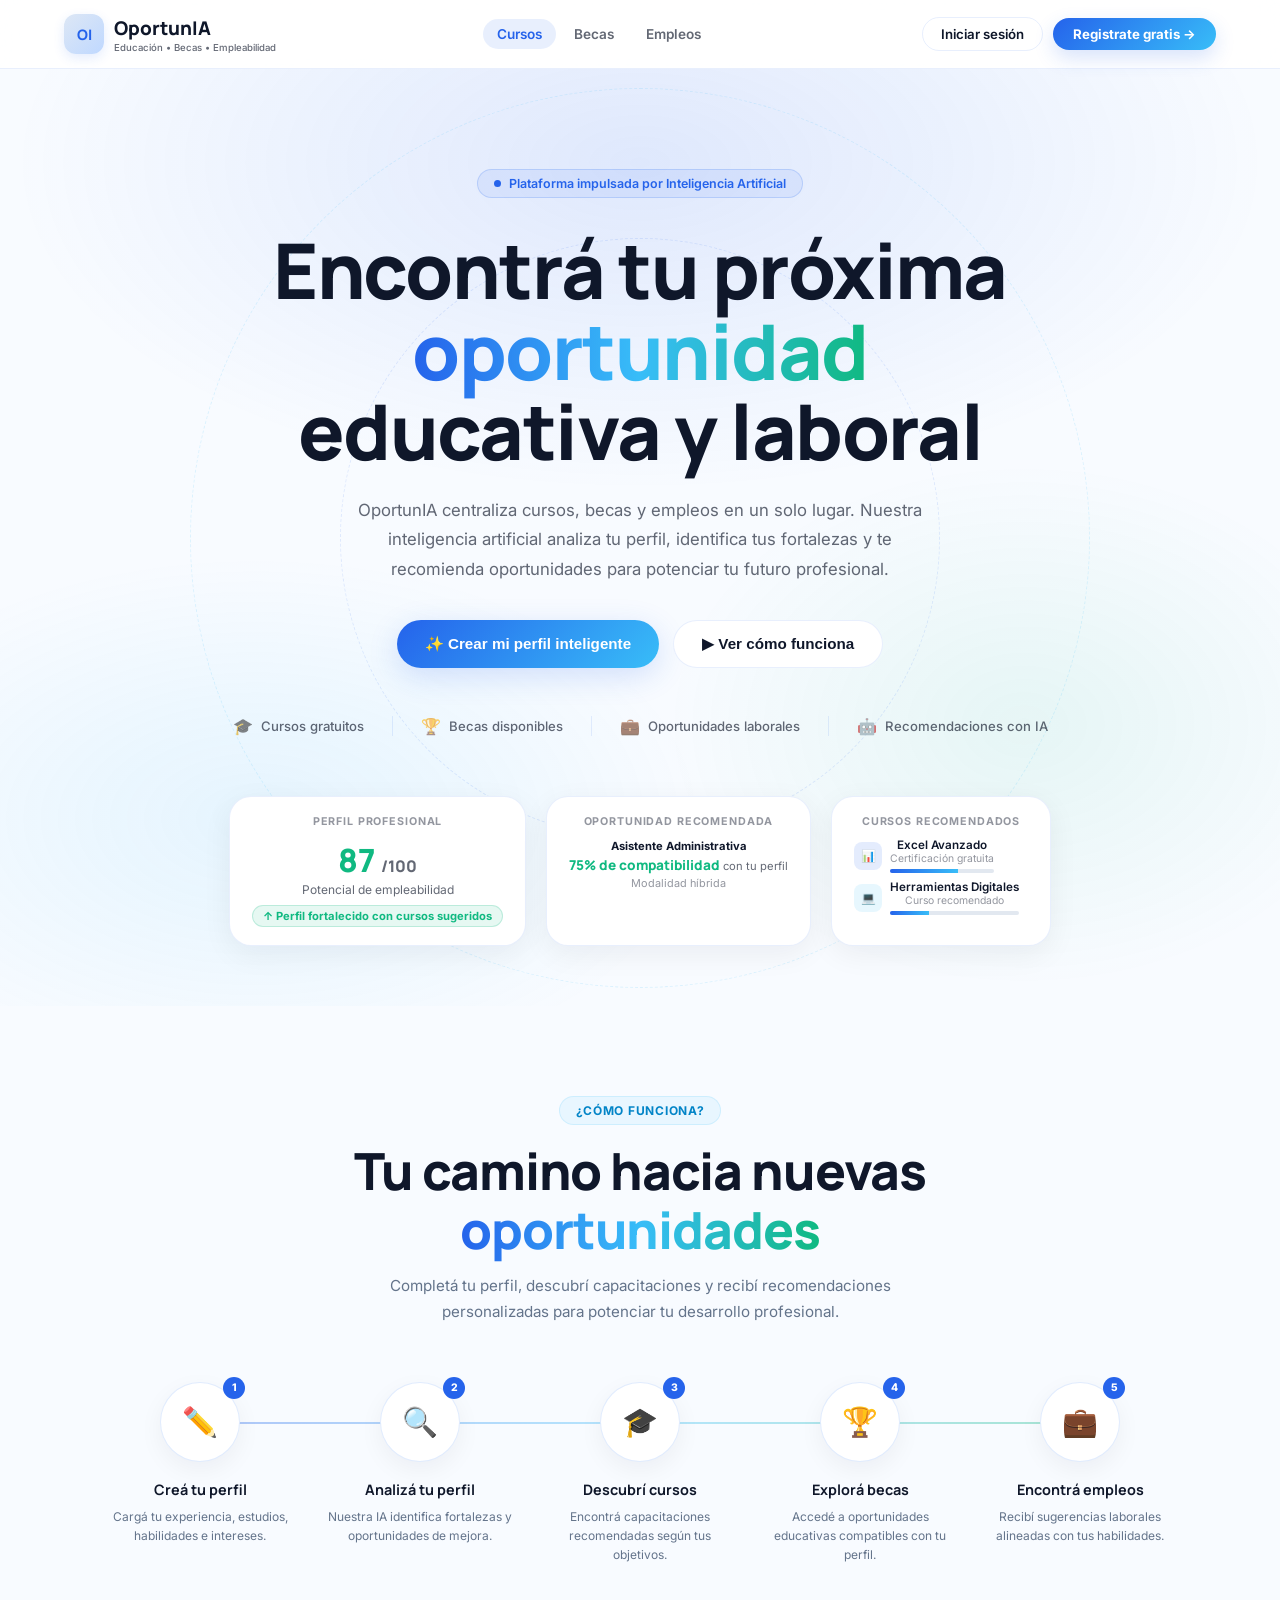
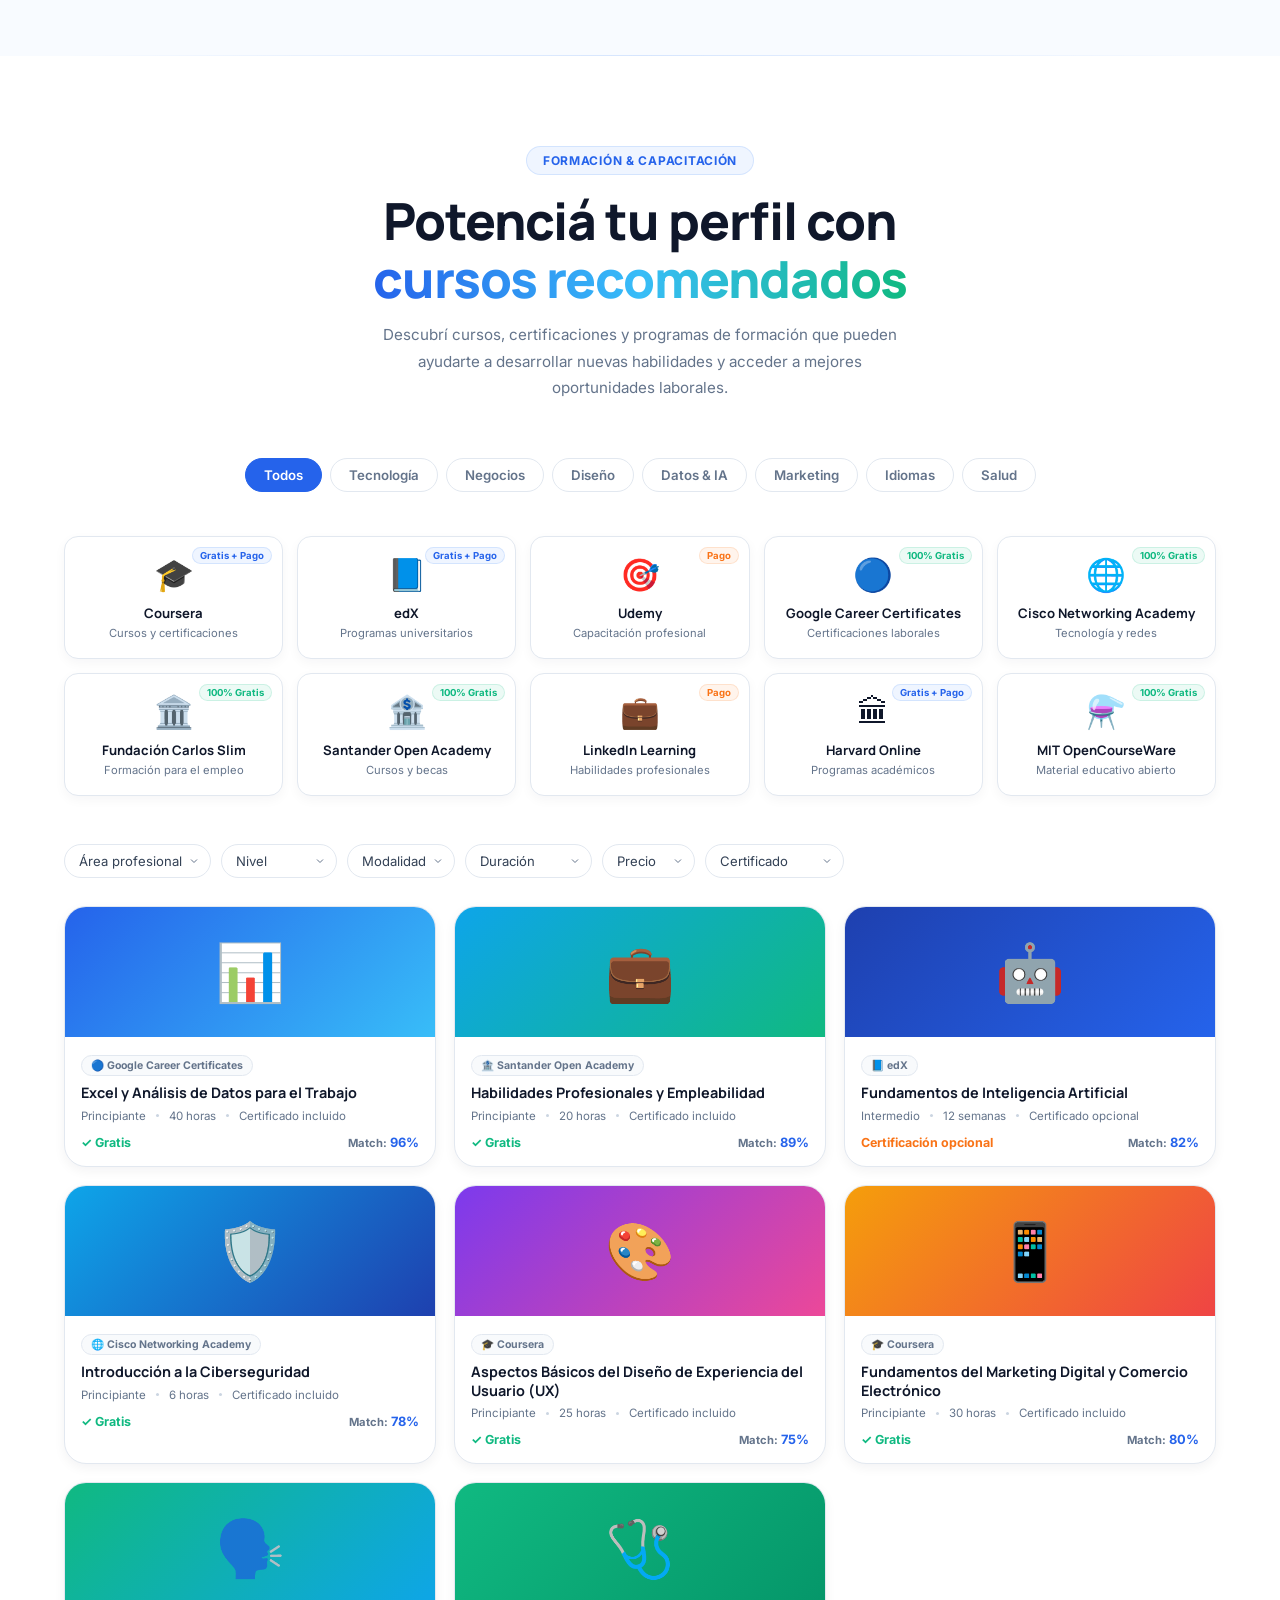
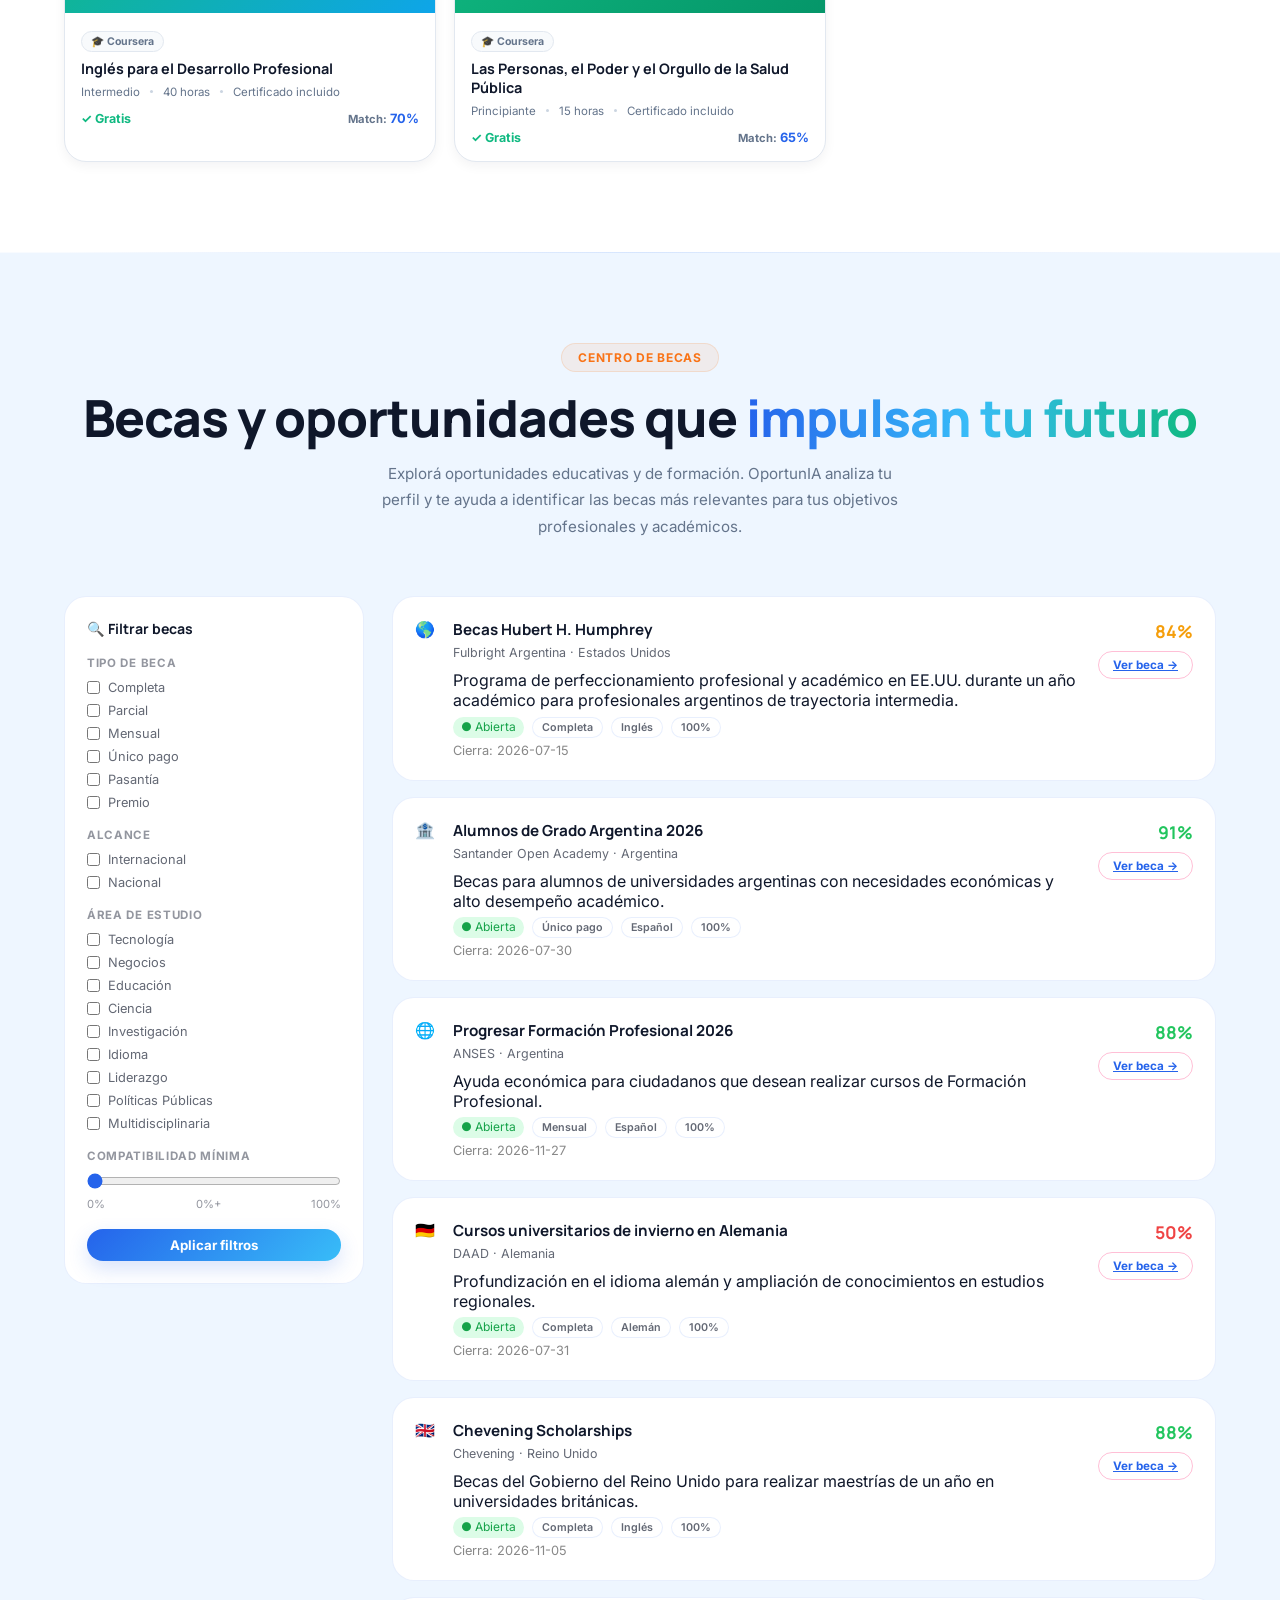
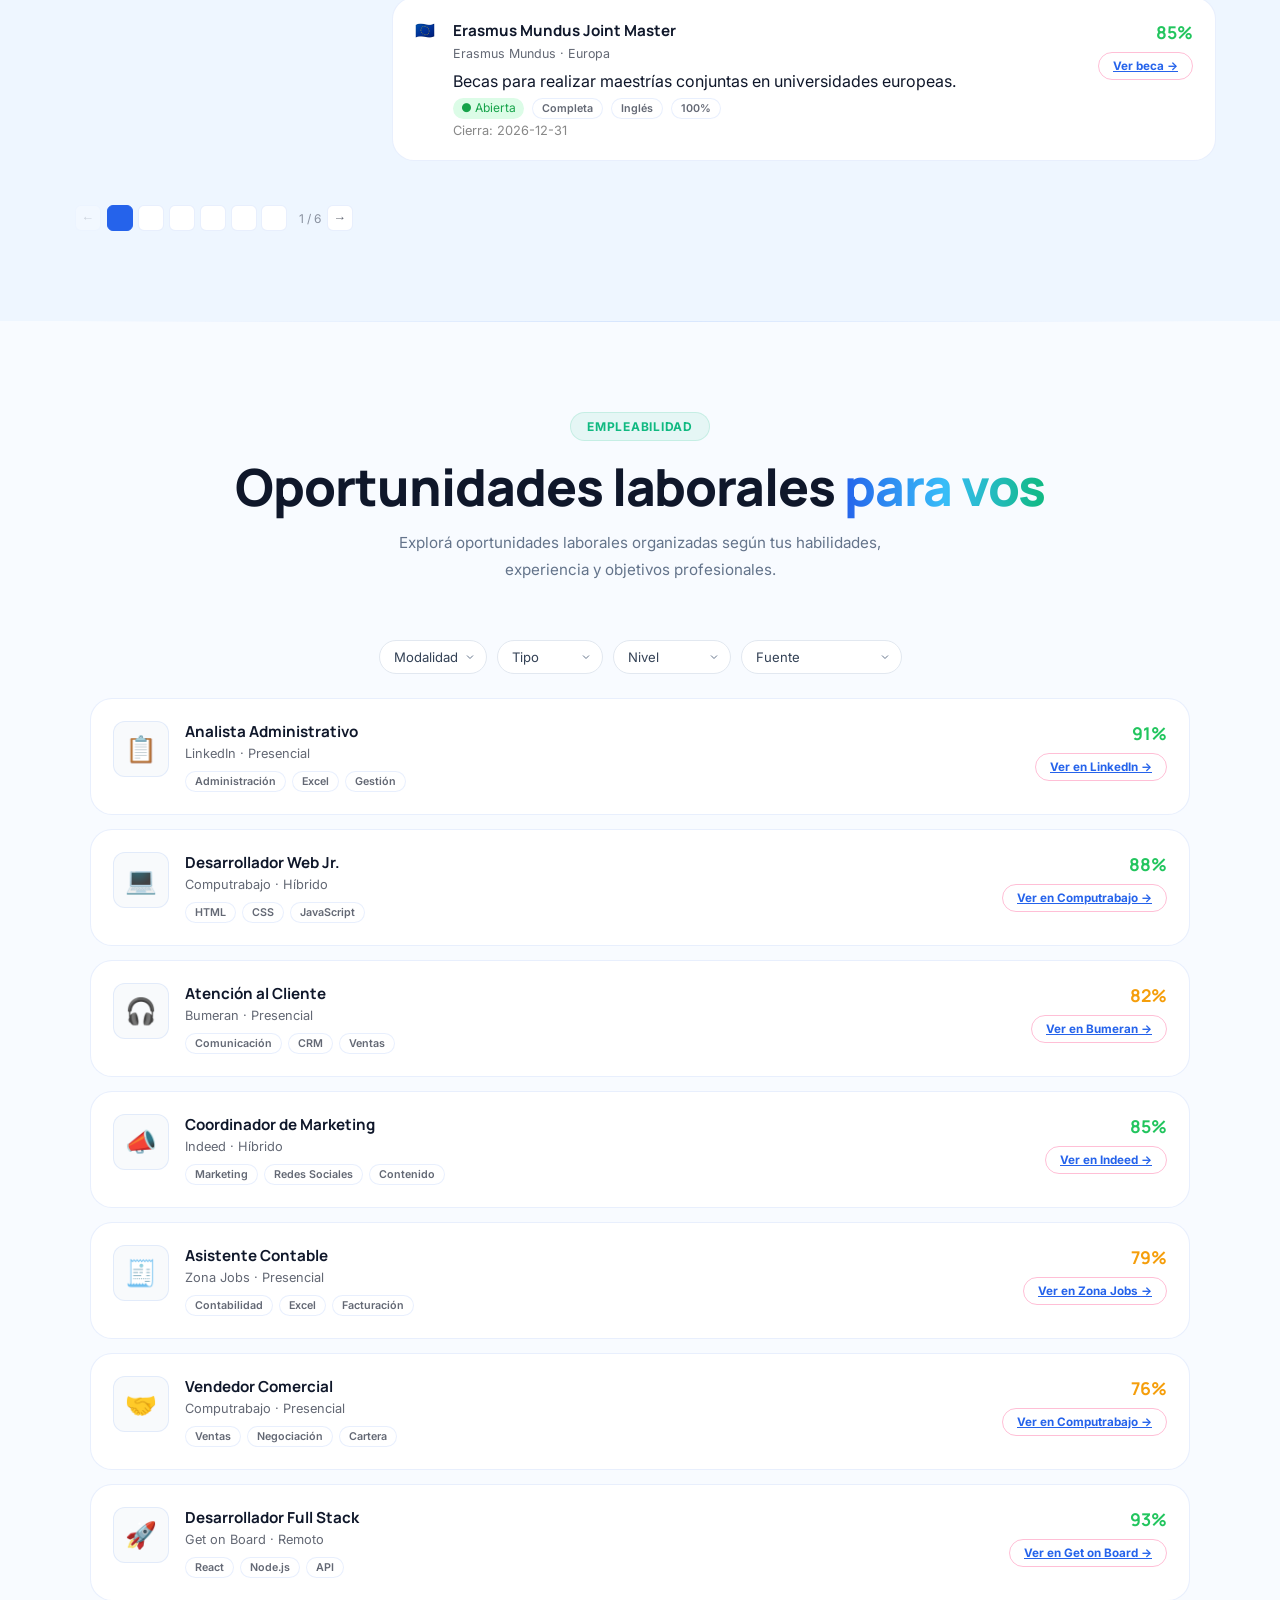
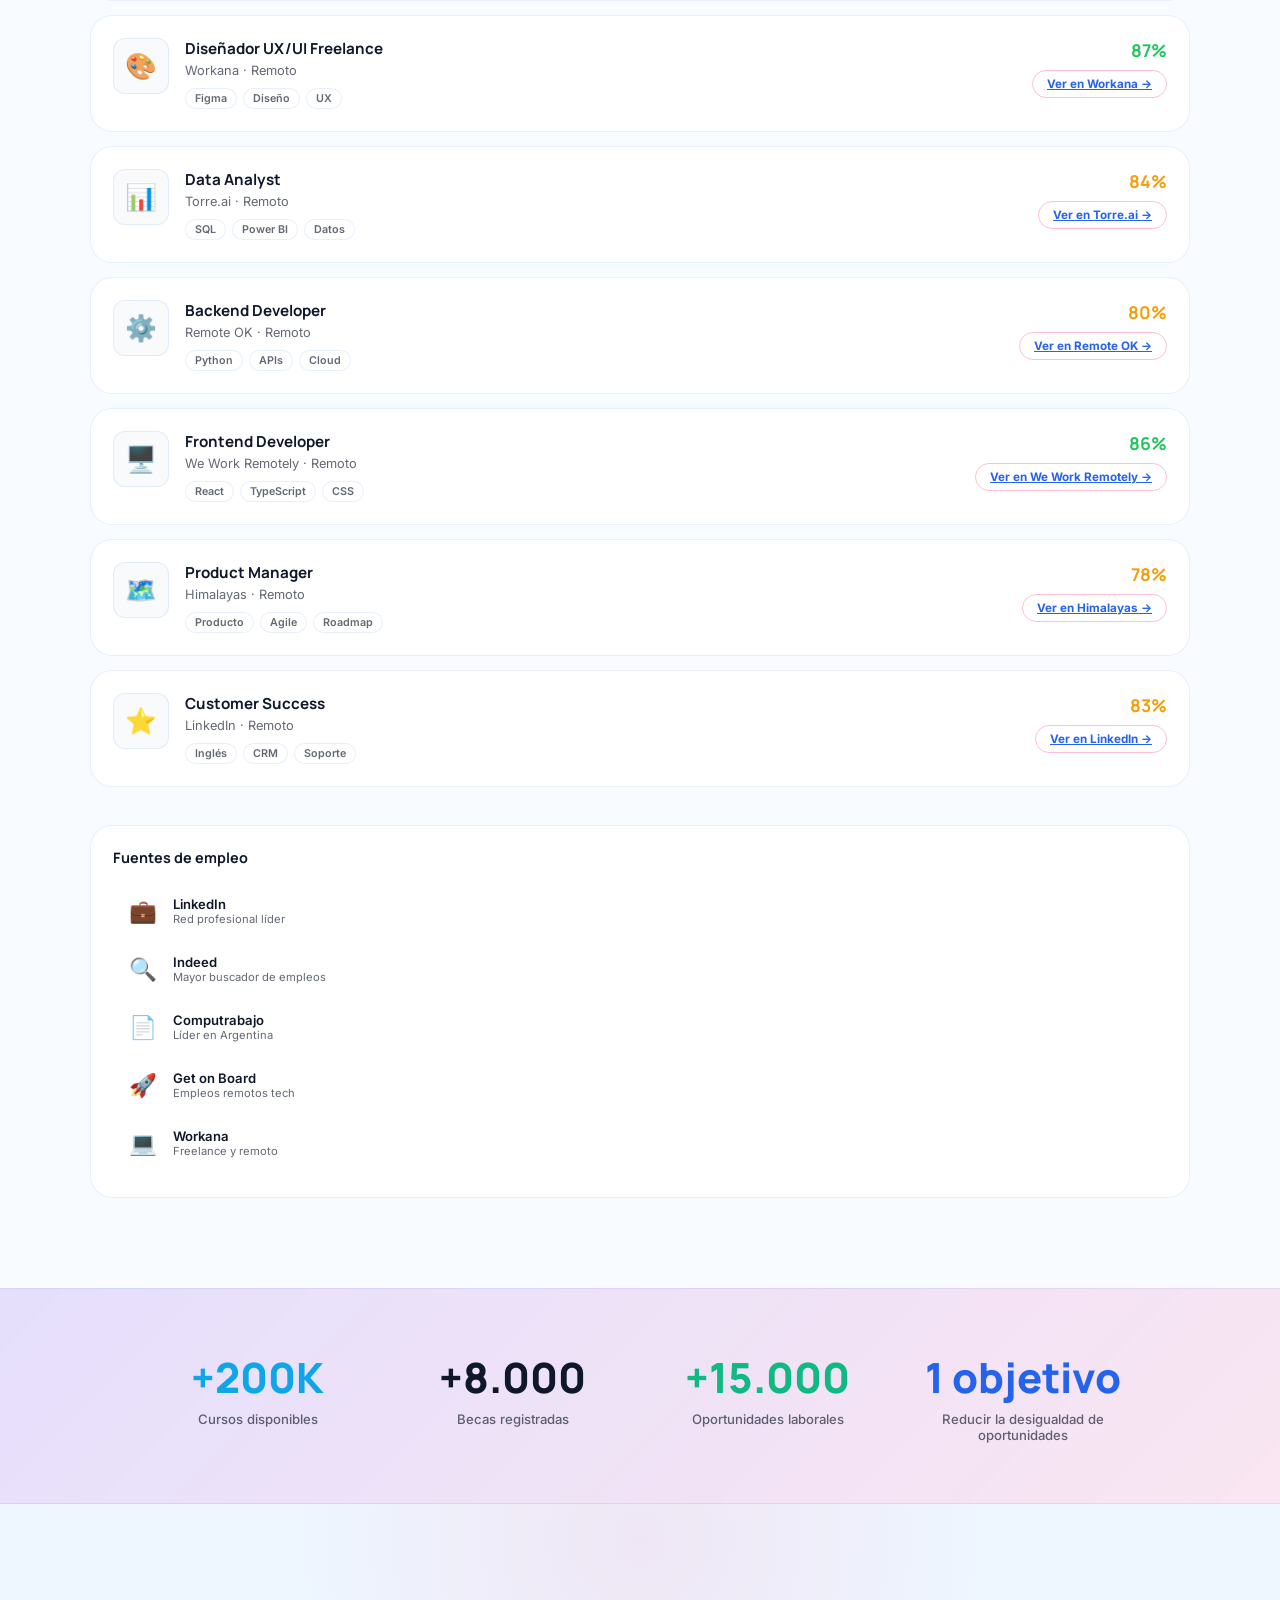
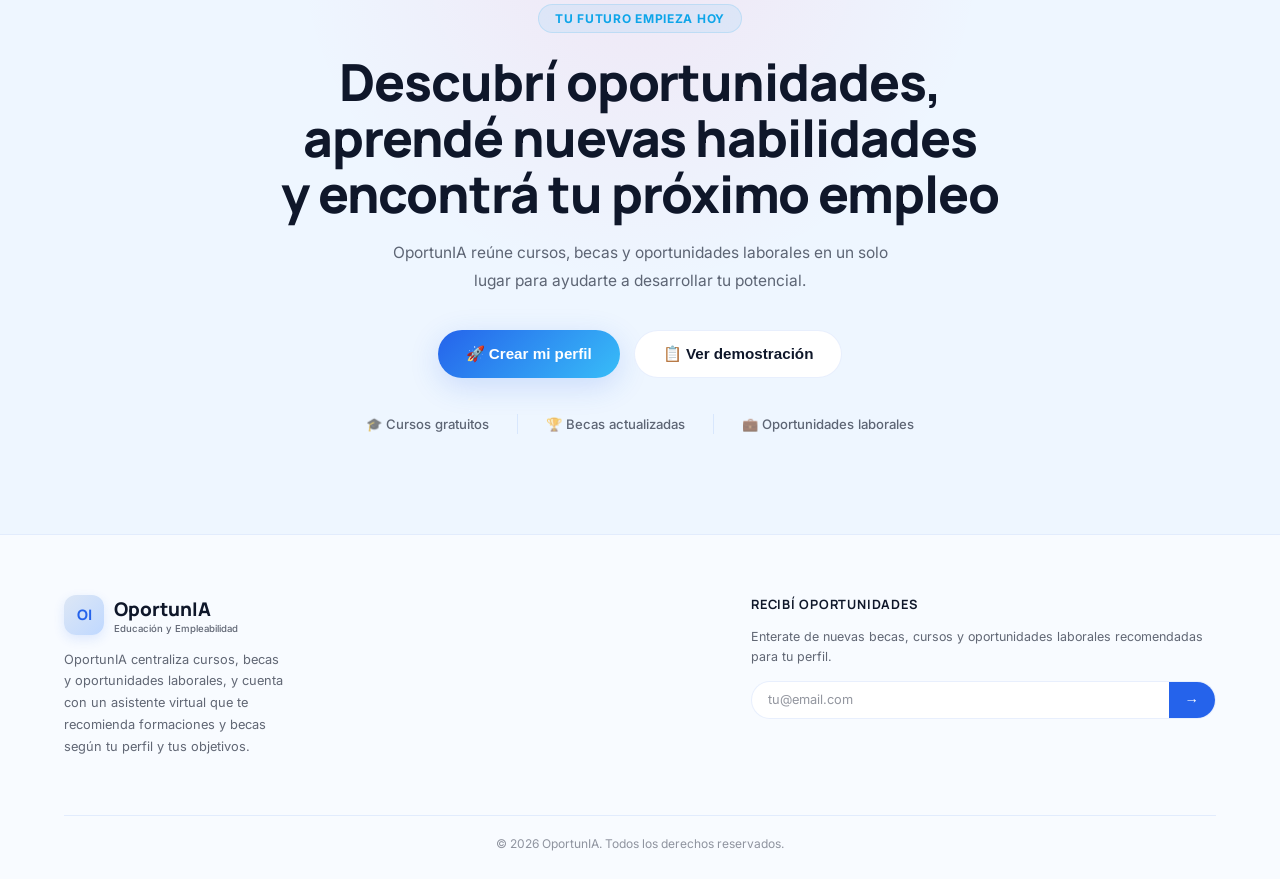
==== commit b998261f: "Agrego becas al js y html para ver si sacamos el arch .json" ====
--- a/index.html
+++ b/index.html
@@ -508,6 +508,13 @@
     <div class="becas-grid" id="becasGrid">
       <p class="becas-empty">Cargando becas...</p>
     </div>
+    <!-- Navegación carrusel -->
+    <div class="becas-nav">
+      <button class="becas-flecha" id="becasPrev" aria-label="Anterior">&#8592;</button>
+      <div id="becasPuntos" class="becas-puntos"></div>
+      <span id="becasContador" class="becas-contador"></span>
+      <button class="becas-flecha" id="becasNext" aria-label="Siguiente">&#8594;</button>
+    </div>
 
   </div>
 
@@ -541,188 +548,90 @@
 
       <div class="jobs-filters">
 
-        <select class="filter-select">
-          <option>Todas las fuentes</option>
-          <option>LinkedIn Jobs</option>
-          <option>Computrabajo</option>
-          <option>Bumeran</option>
+        <select class="filter-select" id="filtroModalidad">
+          <option value="">Modalidad</option>
+          <option value="Presencial">Presencial</option>
+          <option value="Híbrido">Híbrido</option>
+          <option value="Remoto">Remoto</option>
         </select>
 
-        <select class="filter-select">
-          <option>Modalidad</option>
-          <option>Remoto</option>
-          <option>Presencial</option>
-          <option>Híbrido</option>
+        <select class="filter-select" id="filtroTipo">
+          <option value="">Tipo</option>
+          <option value="Full Time">Full Time</option>
+          <option value="Part Time">Part Time</option>
+          <option value="Freelance">Freelance</option>
         </select>
 
-        <select class="filter-select">
-          <option>Tipo</option>
-          <option>Full Time</option>
-          <option>Part Time</option>
-          <option>Pasantía</option>
-          <option>Freelance</option>
+        <select class="filter-select" id="filtroNivel">
+          <option value="">Nivel</option>
+          <option value="Junior">Junior</option>
+          <option value="Semi Senior">Semi Senior</option>
+          <option value="Senior">Senior</option>
         </select>
 
-        <select class="filter-select">
-          <option>Nivel</option>
-          <option>Junior</option>
-          <option>Semi Senior</option>
-          <option>Senior</option>
+        <select class="filter-select" id="filtroFuente">
+          <option value="">Fuente</option>
+          <option value="LinkedIn">LinkedIn</option>
+          <option value="Computrabajo">Computrabajo</option>
+          <option value="Bumeran">Bumeran</option>
+          <option value="Indeed">Indeed</option>
+          <option value="Zona Jobs">Zona Jobs</option>
+          <option value="Get on Board">Get on Board</option>
+          <option value="Workana">Workana</option>
+          <option value="Torre.ai">Torre.ai</option>
+          <option value="Remote OK">Remote OK</option>
+          <option value="We Work Remotely">We Work Remotely</option>
+          <option value="Himalayas">Himalayas</option>
         </select>
 
       </div>
 
-      <!-- EMPLEOS -->
-
-      <div class="job-card top-match">
-        <div class="job-logo">📊</div>
-
-        <div class="job-info">
-          <div class="job-title">Asistente Administrativo</div>
-          <div class="job-company">
-            Empresa Nacional · Modalidad Híbrida
-          </div>
-
-          <div class="job-tags">
-            <span class="job-tag">Excel</span>
-            <span class="job-tag">Administración</span>
-            <span class="job-tag">Organización</span>
-            <span class="job-tag">Híbrido</span>
-          </div>
-        </div>
-
-        <div class="job-right">
-          <div class="job-match high">94%</div>
-
-          <div class="match-bar-wrap">
-            <div class="match-bar bar-green" style="width:94%"></div>
-          </div>
-
-          <button class="btn-apply-job">
-            Ver detalles →
-          </button>
-        </div>
-      </div>
-
-      <div class="job-card">
-        <div class="job-logo">📈</div>
-
-        <div class="job-info">
-          <div class="job-title">Analista de Datos Jr.</div>
-          <div class="job-company">
-            Empresa Tecnológica · Remoto
-          </div>
-
-          <div class="job-tags">
-            <span class="job-tag">Excel</span>
-            <span class="job-tag">Power BI</span>
-            <span class="job-tag">Datos</span>
-          </div>
-        </div>
-
-        <div class="job-right">
-          <div class="job-match high">88%</div>
-
-          <div class="match-bar-wrap">
-            <div class="match-bar bar-green" style="width:88%"></div>
-          </div>
-
-          <button class="btn-apply-job">
-            Ver detalles →
-          </button>
-        </div>
-      </div>
-
-      <div class="job-card">
-        <div class="job-logo">🎧</div>
-
-        <div class="job-info">
-          <div class="job-title">Atención al Cliente</div>
-          <div class="job-company">
-            Empresa de Servicios · Remoto
-          </div>
-
-          <div class="job-tags">
-            <span class="job-tag">Comunicación</span>
-            <span class="job-tag">CRM</span>
-            <span class="job-tag">Atención</span>
-          </div>
-        </div>
-
-        <div class="job-right">
-          <div class="job-match mid">76%</div>
-
-          <div class="match-bar-wrap">
-            <div class="match-bar bar-gold" style="width:76%"></div>
-          </div>
-
-          <button class="btn-apply-job">
-            Ver detalles →
-          </button>
-        </div>
-      </div>
-
-      <div class="job-card">
-        <div class="job-logo">📱</div>
-
-        <div class="job-info">
-          <div class="job-title">Marketing Digital Jr.</div>
-          <div class="job-company">
-            Agencia de Marketing · Híbrido
-          </div>
-
-          <div class="job-tags">
-            <span class="job-tag">Redes Sociales</span>
-            <span class="job-tag">Contenido</span>
-            <span class="job-tag">Marketing</span>
-          </div>
-        </div>
-
-        <div class="job-right">
-          <div class="job-match mid">73%</div>
-
-          <div class="match-bar-wrap">
-            <div class="match-bar bar-gold" style="width:73%"></div>
-          </div>
-
-          <button class="btn-apply-job">
-            Ver detalles →
-          </button>
-        </div>
-      </div>
+      <!-- Las tarjetas se generan automáticamente desde main.js -->
+      <div id="jobsGrid"></div>
 
       <!-- FUENTES DE EMPLEO -->
 
       <div class="job-sources-panel">
 
-        <div class="sources-title">
-          Fuentes de empleo
-        </div>
+        <div class="sources-title">Fuentes de empleo</div>
 
         <div class="source-item">
           <div class="source-logo">💼</div>
-
           <div>
             <div class="source-name">LinkedIn</div>
-            <div class="source-count">4.200 ofertas</div>
+            <div class="source-count">Red profesional líder</div>
           </div>
         </div>
 
         <div class="source-item">
           <div class="source-logo">🔍</div>
-
           <div>
             <div class="source-name">Indeed</div>
-            <div class="source-count">3.100 ofertas</div>
+            <div class="source-count">Mayor buscador de empleos</div>
           </div>
         </div>
 
         <div class="source-item">
           <div class="source-logo">📄</div>
-
           <div>
             <div class="source-name">Computrabajo</div>
-            <div class="source-count">2.700 ofertas</div>
+            <div class="source-count">Líder en Argentina</div>
+          </div>
+        </div>
+
+        <div class="source-item">
+          <div class="source-logo">🚀</div>
+          <div>
+            <div class="source-name">Get on Board</div>
+            <div class="source-count">Empleos remotos tech</div>
+          </div>
+        </div>
+
+        <div class="source-item">
+          <div class="source-logo">💻</div>
+          <div>
+            <div class="source-name">Workana</div>
+            <div class="source-count">Freelance y remoto</div>
           </div>
         </div>
 
--- a/styles.css
+++ b/styles.css
@@ -1694,6 +1694,84 @@
   gap: 10px;
 
   text-align: right;
+}
+
+/* Navegación carrusel becas */
+.becas-nav {
+  display: flex;
+  align-items: center;
+  justify-content: center;
+  gap: .4rem;
+  margin-top: 1rem;
+  flex-wrap: wrap;
+}
+
+.becas-flecha {
+  background: var(--surface);
+  border: 1px solid var(--border);
+  color: var(--text-muted);
+  border-radius: 6px;
+  width: 26px;
+  height: 26px;
+  font-size: .8rem;
+  cursor: pointer;
+  display: flex;
+  align-items: center;
+  justify-content: center;
+  transition: all .2s;
+  line-height: 1;
+}
+
+.becas-flecha:hover:not(:disabled) {
+  background: var(--pink);
+  border-color: var(--pink);
+  color: #fff;
+}
+
+.becas-flecha:disabled {
+  opacity: 0.25;
+  cursor: not-allowed;
+}
+
+.becas-puntos {
+  display: flex;
+  gap: .3rem;
+  align-items: center;
+}
+
+.beca-punto {
+  min-width: 26px;
+  height: 26px;
+  border-radius: 6px;
+  border: 1px solid var(--border);
+  background: var(--surface);
+  color: var(--text-muted);
+  font-size: .72rem;
+  font-weight: 600;
+  cursor: pointer;
+  display: flex;
+  align-items: center;
+  justify-content: center;
+  transition: all .2s;
+  padding: 0 5px;
+}
+
+.beca-punto.activo {
+  background: var(--pink);
+  border-color: var(--pink);
+  color: #fff;
+}
+
+.beca-punto:hover:not(.activo) {
+  border-color: var(--pink);
+  color: var(--pink);
+}
+
+.becas-contador {
+  font-size: .75rem;
+  color: var(--text-dim);
+  margin-left: .3rem;
+  white-space: nowrap;
 }
 
 /* Match IA */
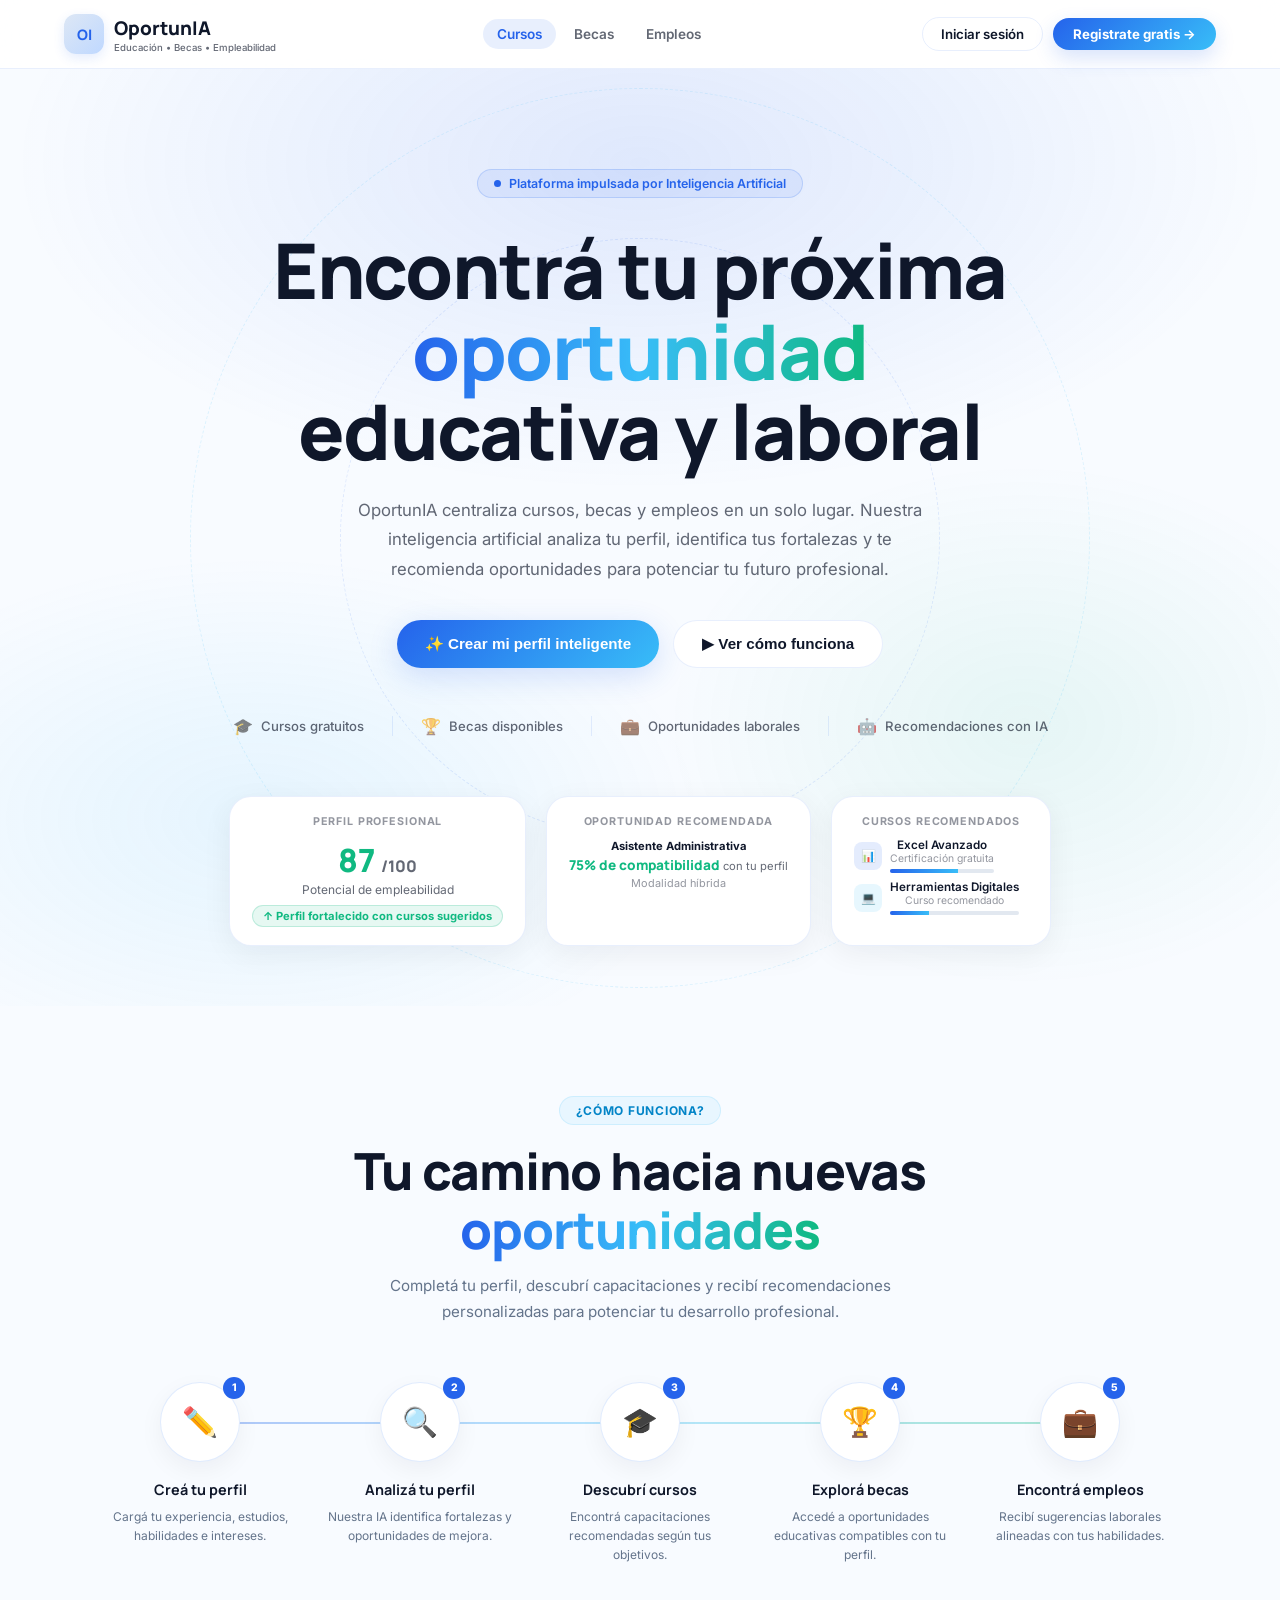
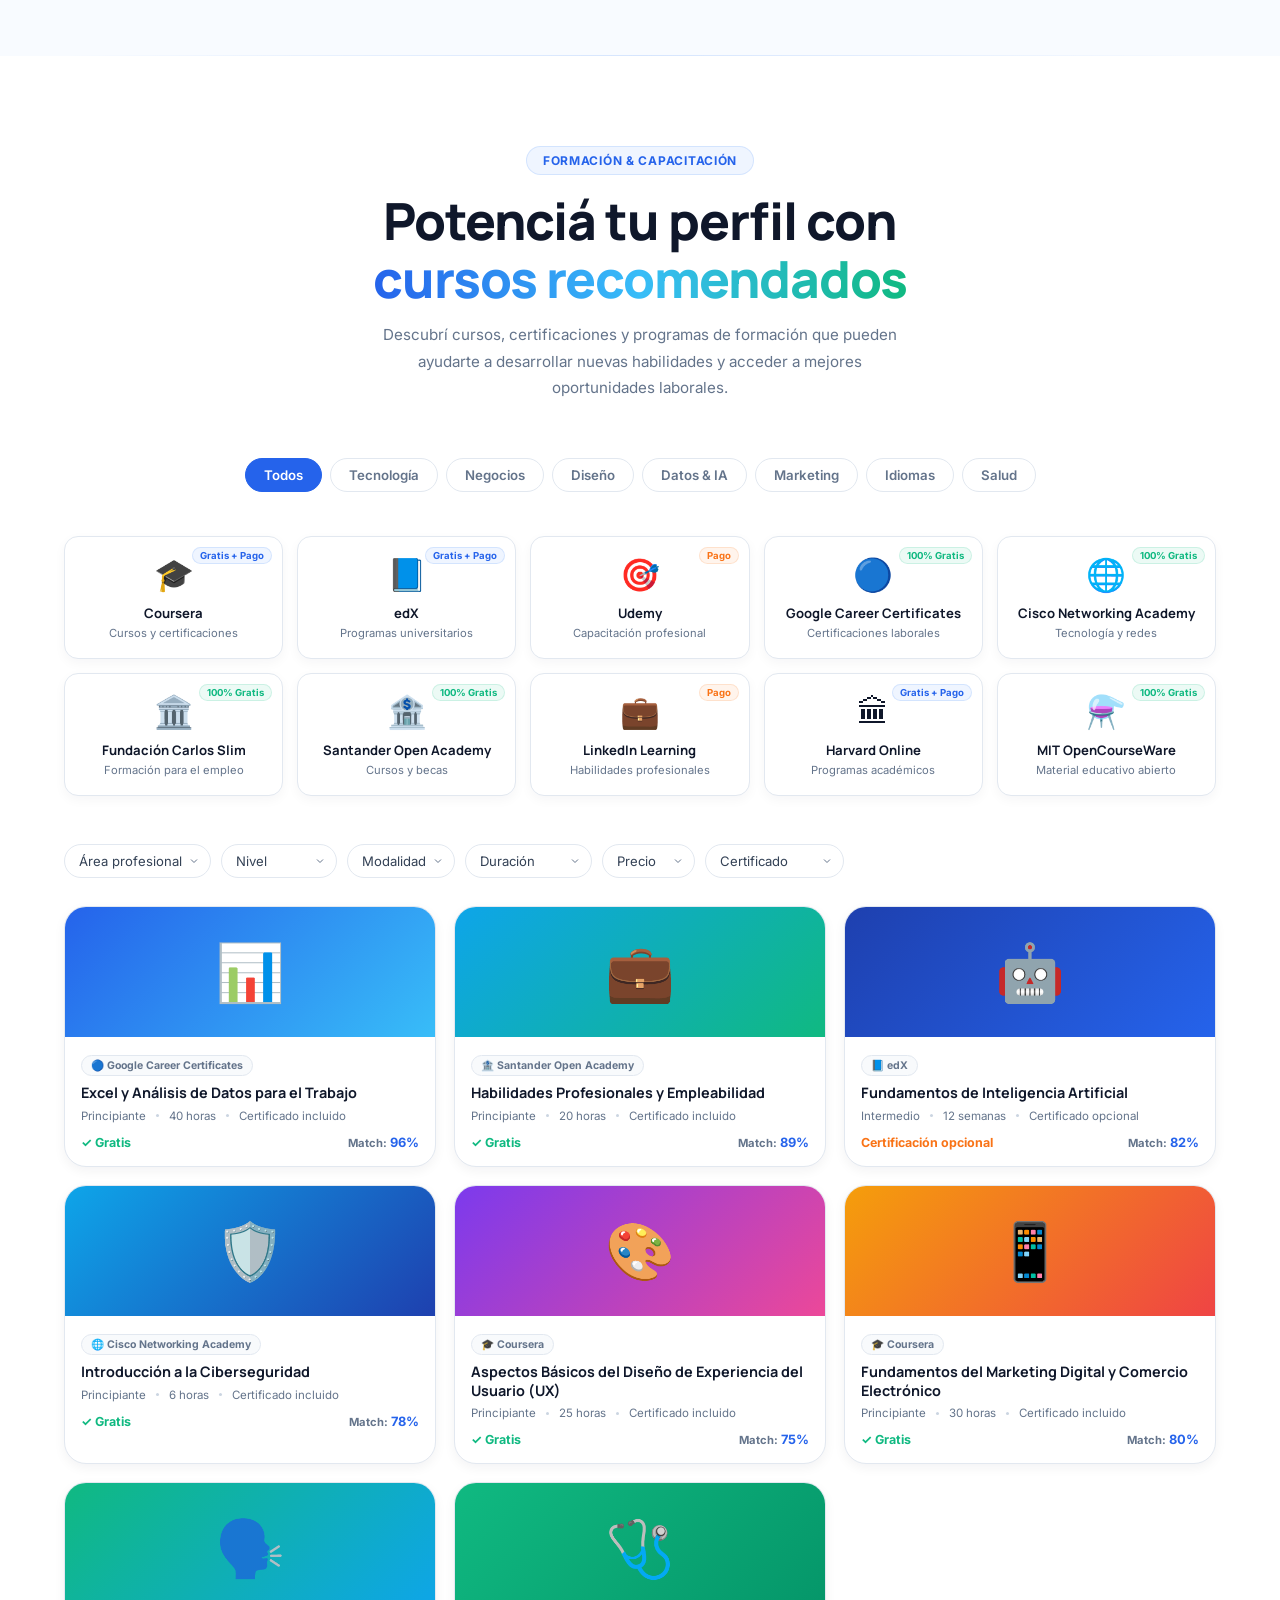
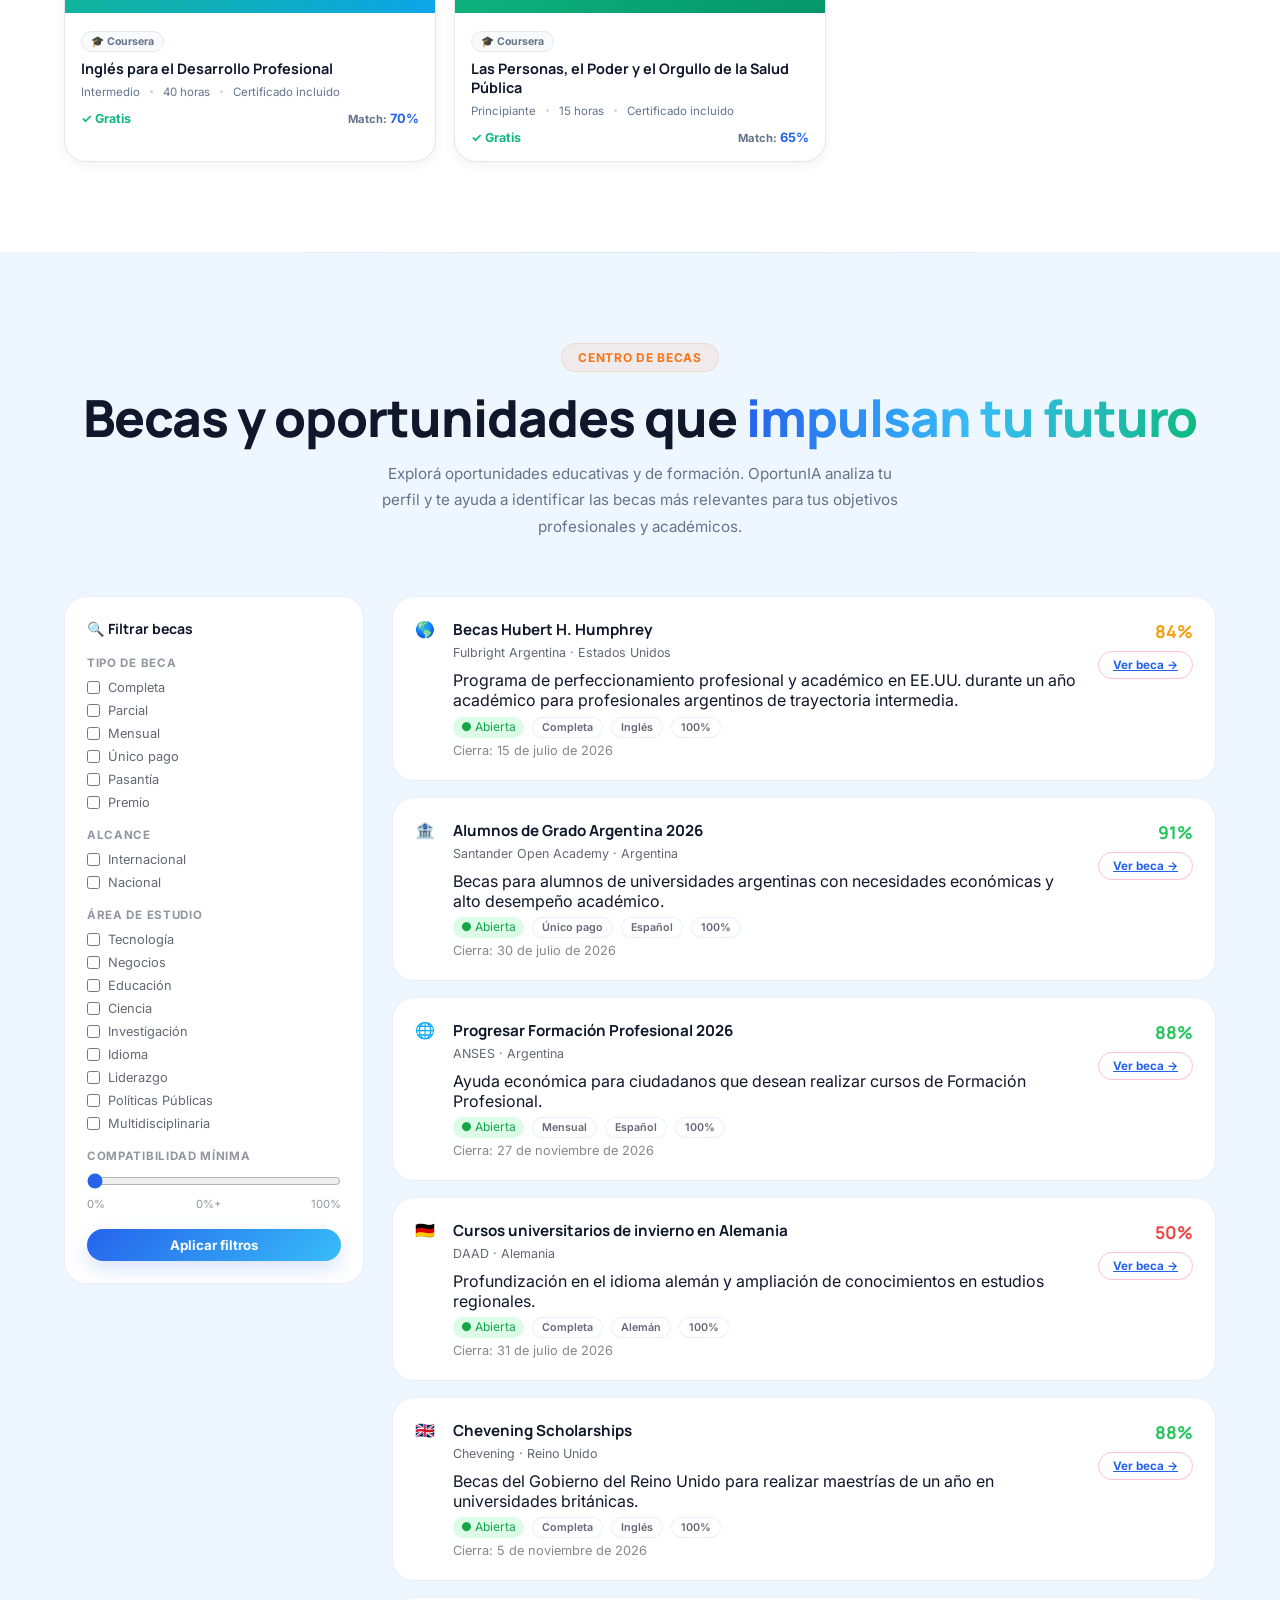
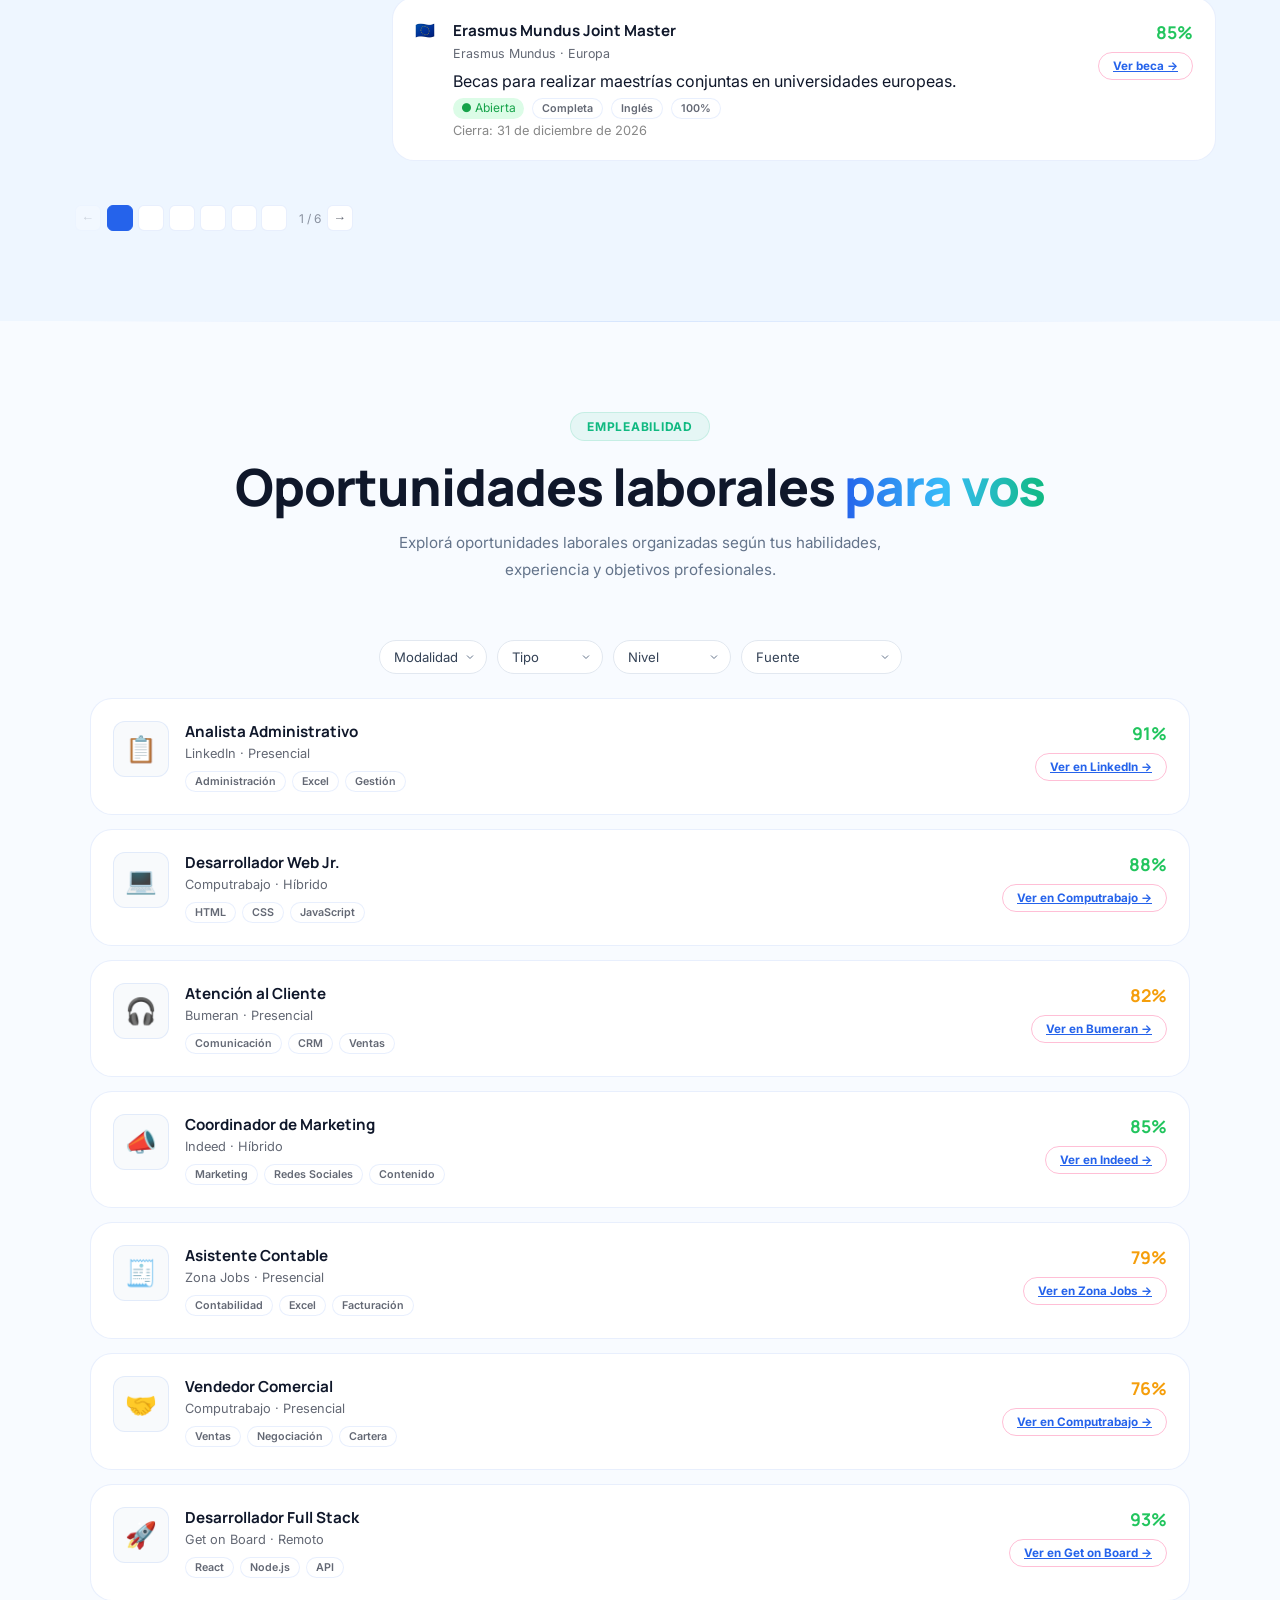
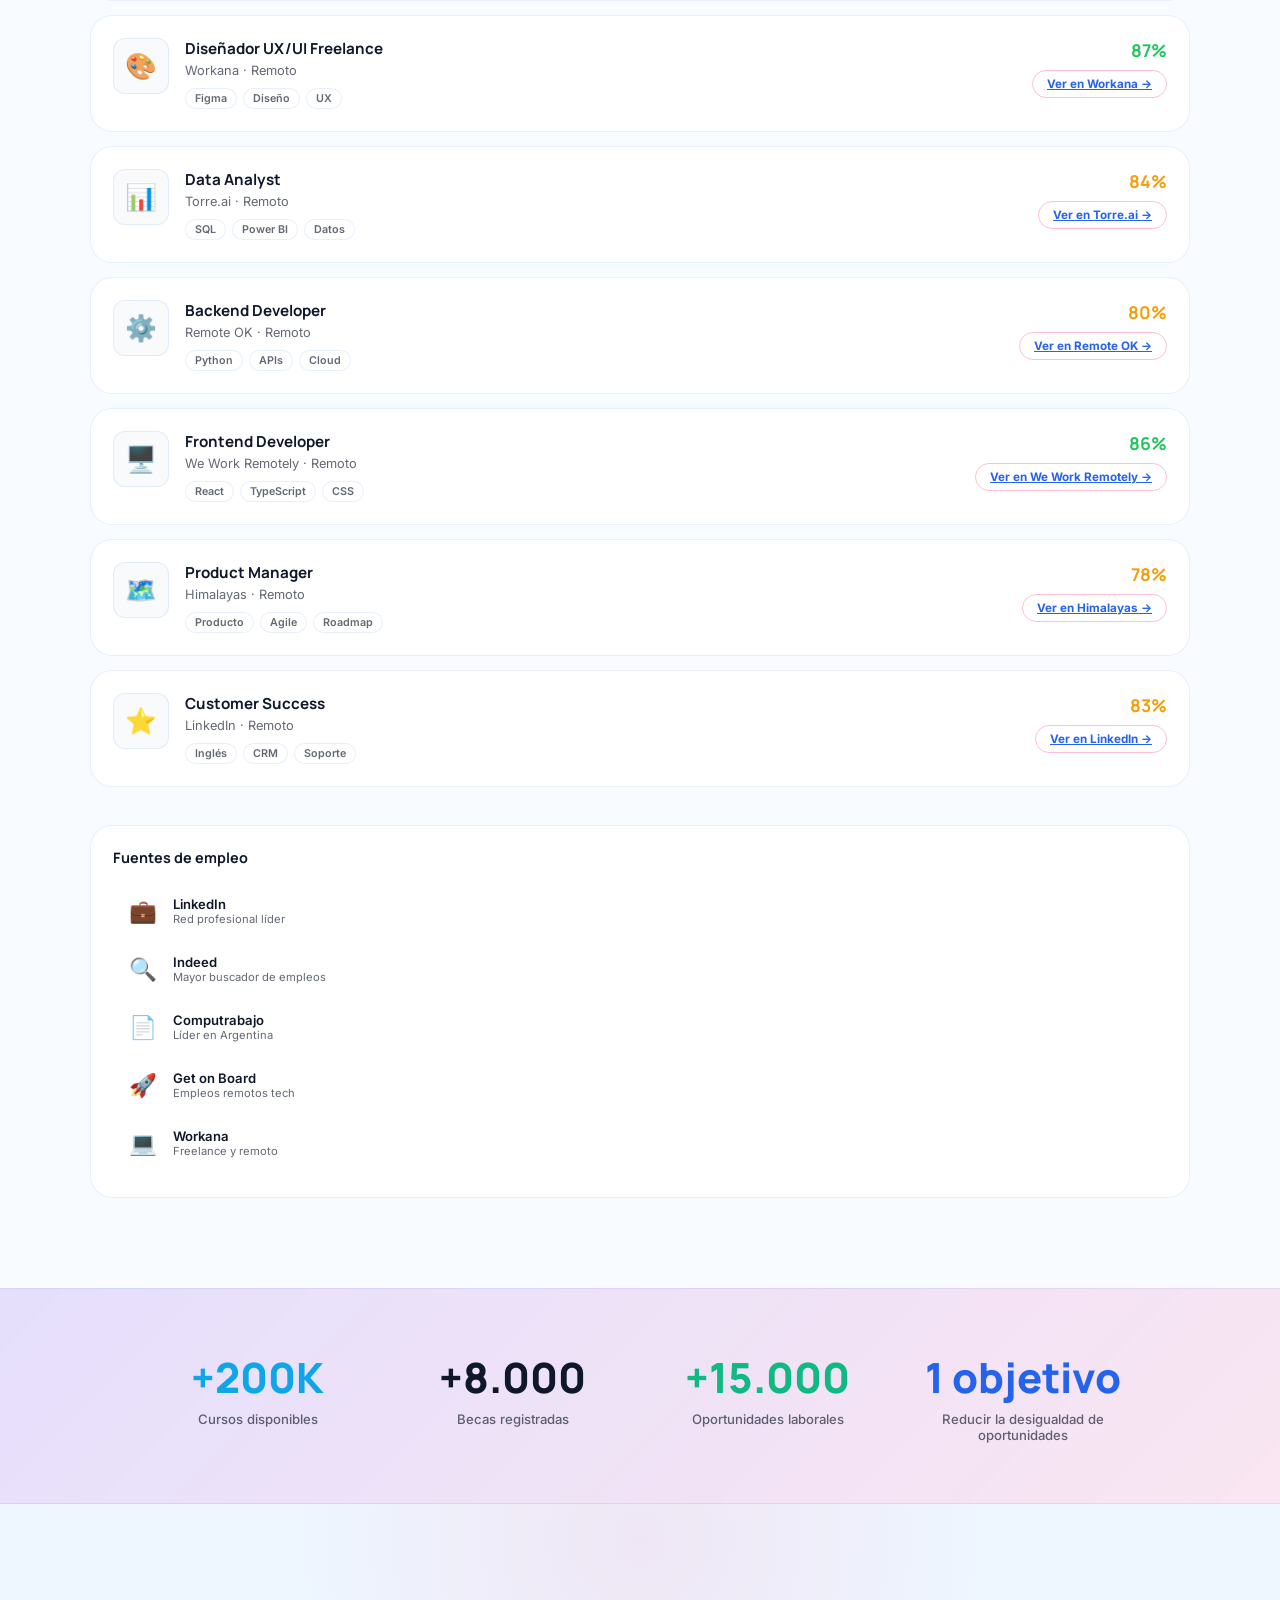
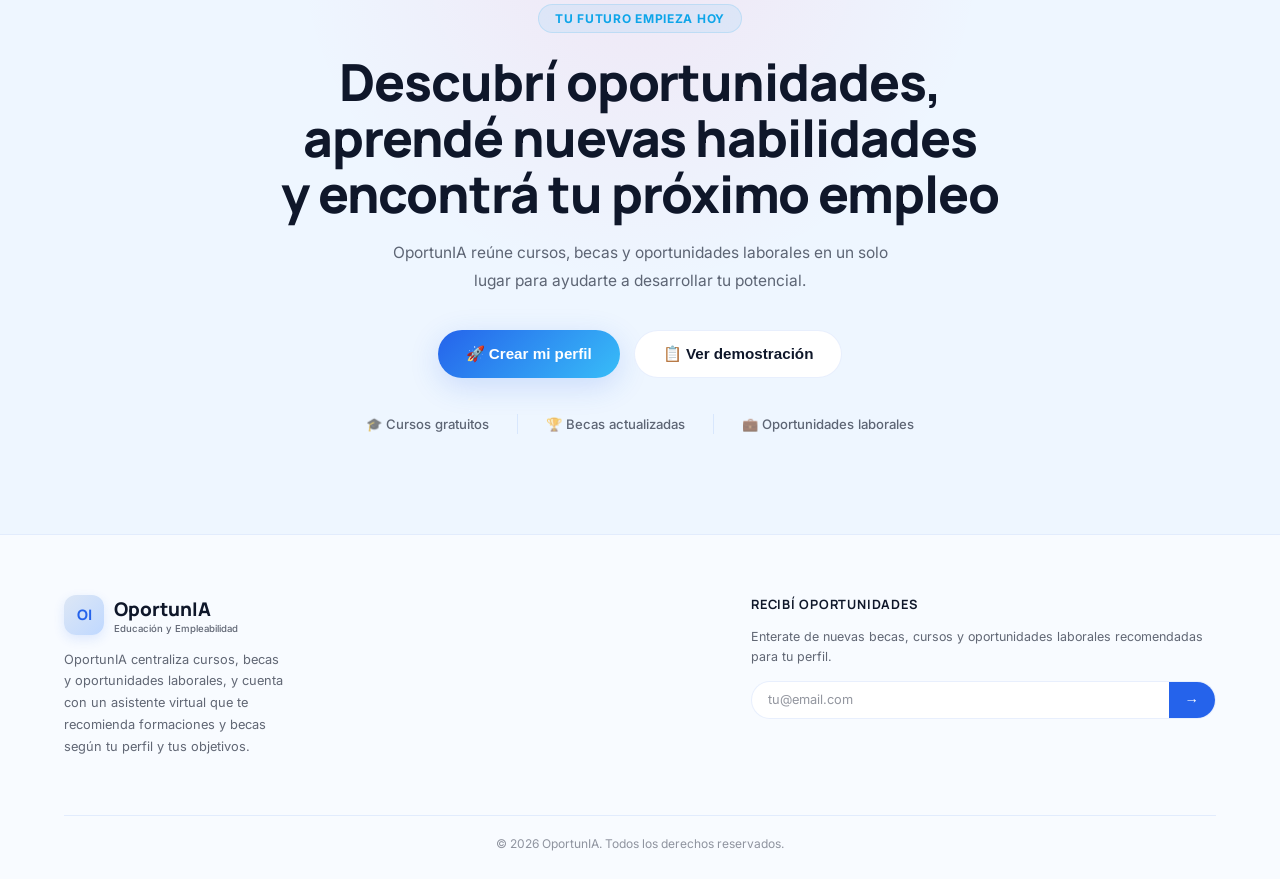
==== commit f0300122: "modificaciones filtros cursos" ====
--- a/index.html
+++ b/index.html
@@ -42,6 +42,11 @@
     <button class="btn-ghost" id="abrirLogin">Iniciar sesión</button>
     <button class="btn-primary" id="abrirLogin2">Registrate gratis →</button>
   </div>
+
+  <!-- Hamburguer mobile -->
+  <button class="nav-hamburger" id="navHamburger" aria-label="Abrir menú" aria-expanded="false">
+    <span></span><span></span><span></span>
+  </button>
 
   <div id="navUsuario" style="display:none; align-items:center; gap:8px; position:relative;">
     <button id="navAvatarBtn" style="display:flex;align-items:center;gap:8px;background:none;border:none;cursor:pointer;padding:4px 8px;border-radius:999px;transition:background .2s;" onmouseover="this.style.background='rgba(37,99,235,.08)'" onmouseout="this.style.background='none'">
@@ -301,73 +306,73 @@
     <button class="edu-tab">Salud</button>
   </div>
 
-  <!-- Plataformas -->
+<!-- Plataformas -->
   <div class="platform-grid">
 
-    <div class="platform-card">
+    <div class="platform-card" data-areas="tecnología,negocios,diseño,datos-ia,marketing,idiomas,salud">
       <div class="platform-tag tag-both">Gratis + Pago</div>
       <div class="platform-logo">🎓</div>
       <div class="platform-name">Coursera</div>
       <div class="platform-courses">Cursos y certificaciones</div>
     </div>
 
-    <div class="platform-card">
+    <div class="platform-card" data-areas="tecnología,negocios,salud,datos-ia">
       <div class="platform-tag tag-both">Gratis + Pago</div>
       <div class="platform-logo">📘</div>
       <div class="platform-name">edX</div>
       <div class="platform-courses">Programas universitarios</div>
     </div>
 
-    <div class="platform-card">
+    <div class="platform-card" data-areas="tecnología,negocios,diseño,datos-ia,marketing,idiomas,salud">
       <div class="platform-tag tag-paid">Pago</div>
       <div class="platform-logo">🎯</div>
       <div class="platform-name">Udemy</div>
       <div class="platform-courses">Capacitación profesional</div>
     </div>
 
-    <div class="platform-card">
+    <div class="platform-card" data-areas="tecnología,datos-ia">
       <div class="platform-tag tag-free">100% Gratis</div>
       <div class="platform-logo">🔵</div>
       <div class="platform-name">Google Career Certificates</div>
       <div class="platform-courses">Certificaciones laborales</div>
     </div>
 
-    <div class="platform-card">
+    <div class="platform-card" data-areas="tecnología">
       <div class="platform-tag tag-free">100% Gratis</div>
       <div class="platform-logo">🌐</div>
       <div class="platform-name">Cisco Networking Academy</div>
       <div class="platform-courses">Tecnología y redes</div>
     </div>
 
-    <div class="platform-card">
+    <div class="platform-card" data-areas="negocios,idiomas,salud">
       <div class="platform-tag tag-free">100% Gratis</div>
       <div class="platform-logo">🏛️</div>
       <div class="platform-name">Fundación Carlos Slim</div>
       <div class="platform-courses">Formación para el empleo</div>
     </div>
 
-    <div class="platform-card">
+    <div class="platform-card" data-areas="negocios,marketing,idiomas">
       <div class="platform-tag tag-free">100% Gratis</div>
       <div class="platform-logo">🏦</div>
       <div class="platform-name">Santander Open Academy</div>
       <div class="platform-courses">Cursos y becas</div>
     </div>
 
-    <div class="platform-card">
+    <div class="platform-card" data-areas="tecnología,negocios,diseño,marketing,datos-ia">
       <div class="platform-tag tag-paid">Pago</div>
       <div class="platform-logo">💼</div>
       <div class="platform-name">LinkedIn Learning</div>
       <div class="platform-courses">Habilidades profesionales</div>
     </div>
 
-    <div class="platform-card">
+    <div class="platform-card" data-areas="negocios,salud,datos-ia">
       <div class="platform-tag tag-both">Gratis + Pago</div>
       <div class="platform-logo">🏛</div>
       <div class="platform-name">Harvard Online</div>
       <div class="platform-courses">Programas académicos</div>
     </div>
 
-    <div class="platform-card">
+    <div class="platform-card" data-areas="tecnología,datos-ia,diseño">
       <div class="platform-tag tag-free">100% Gratis</div>
       <div class="platform-logo">⚗️</div>
       <div class="platform-name">MIT OpenCourseWare</div>
--- a/styles.css
+++ b/styles.css
@@ -2988,4 +2988,103 @@
 
 .input-error{
   border-color:#ef4444 !important;
+}
+/* ======================================================
+   HAMBURGUER MENU (mobile)
+   ====================================================== */
+
+.nav-hamburger {
+  display: none;
+  flex-direction: column;
+  justify-content: center;
+  gap: 5px;
+  width: 40px;
+  height: 40px;
+  background: none;
+  border: none;
+  cursor: pointer;
+  padding: 6px;
+  border-radius: 10px;
+  transition: background .2s;
+  margin-left: auto;
+}
+
+.nav-hamburger:hover {
+  background: rgba(37, 99, 235, .08);
+}
+
+.nav-hamburger span {
+  display: block;
+  height: 2px;
+  width: 100%;
+  background: #0F172A;
+  border-radius: 2px;
+  transition: transform .3s ease, opacity .3s ease;
+}
+
+/* Animación: X cuando está abierto */
+.nav-hamburger.open span:nth-child(1) {
+  transform: translateY(7px) rotate(45deg);
+}
+.nav-hamburger.open span:nth-child(2) {
+  opacity: 0;
+}
+.nav-hamburger.open span:nth-child(3) {
+  transform: translateY(-7px) rotate(-45deg);
+}
+
+@media (max-width: 768px) {
+
+  nav {
+    flex-wrap: wrap;
+    padding: 12px 16px;
+    gap: 0;
+  }
+
+  .nav-hamburger {
+    display: flex;
+  }
+
+  nav ul {
+    display: none;
+    flex-direction: column;
+    width: 100%;
+    gap: 0;
+    padding: 8px 0 12px;
+    border-top: 1px solid rgba(37,99,235,.1);
+    margin-top: 8px;
+  }
+
+  nav ul.open {
+    display: flex;
+  }
+
+  nav ul li a {
+    display: block;
+    padding: 10px 4px;
+    font-size: .95rem;
+  }
+
+  .nav-actions {
+    display: none;
+    flex-direction: column;
+    width: 100%;
+    gap: 8px;
+    padding-bottom: 8px;
+  }
+
+  .nav-actions.open {
+    display: flex;
+  }
+
+  .nav-actions .btn-ghost,
+  .nav-actions .btn-primary {
+    width: 100%;
+    text-align: center;
+    justify-content: center;
+  }
+
+  #navUsuario {
+    margin-left: auto;
+  }
 }
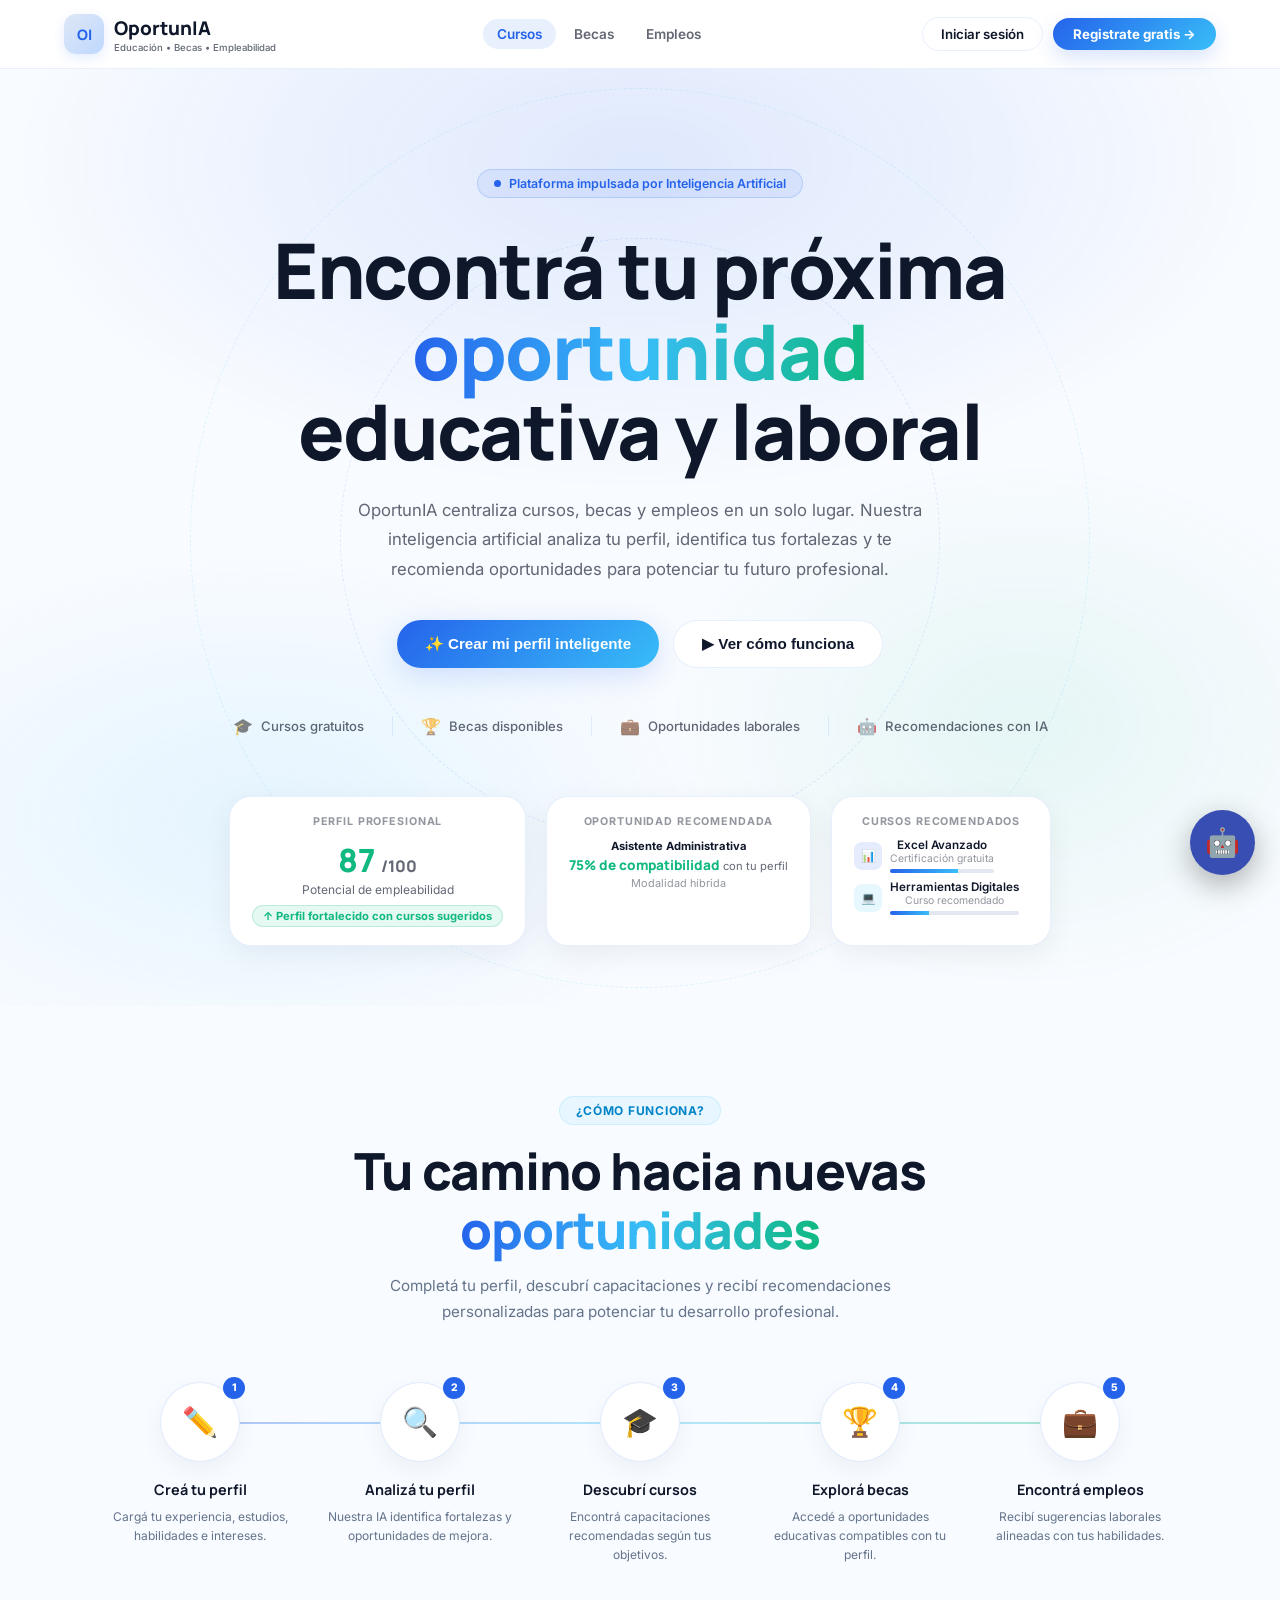
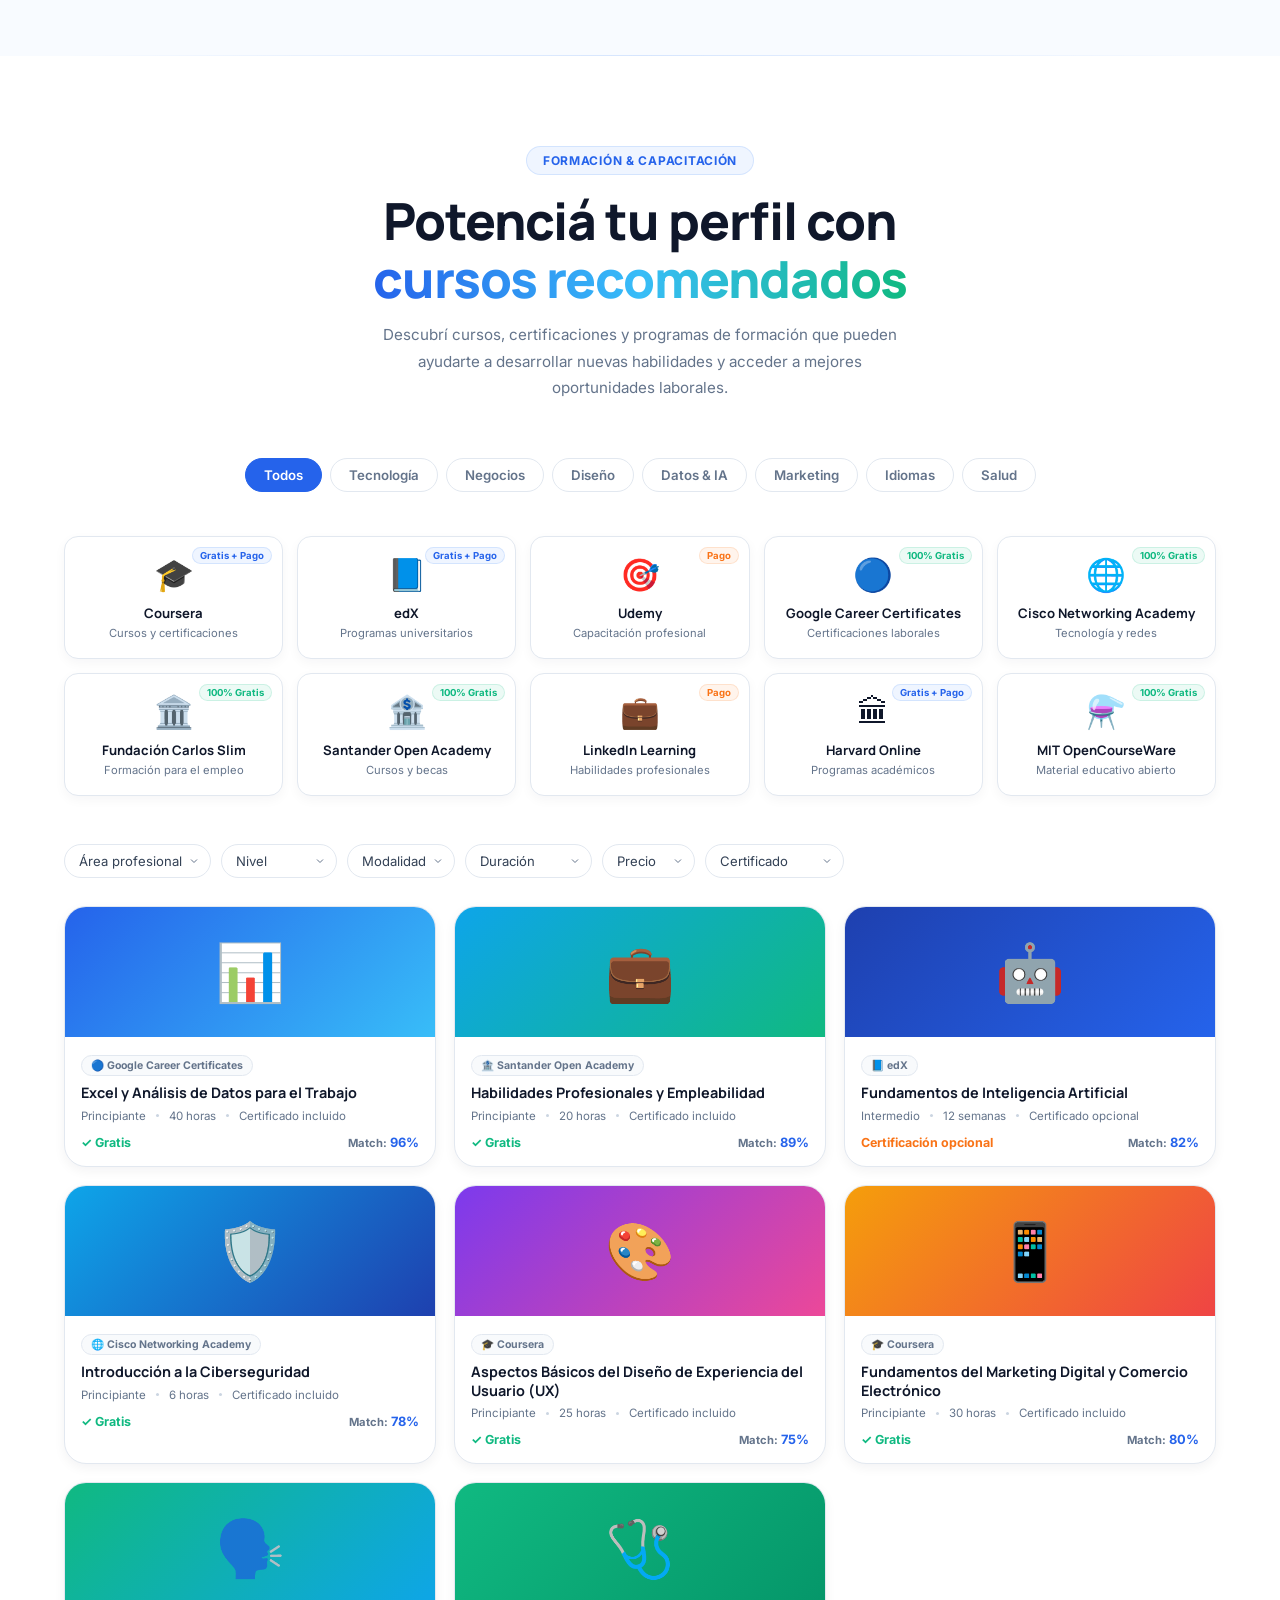
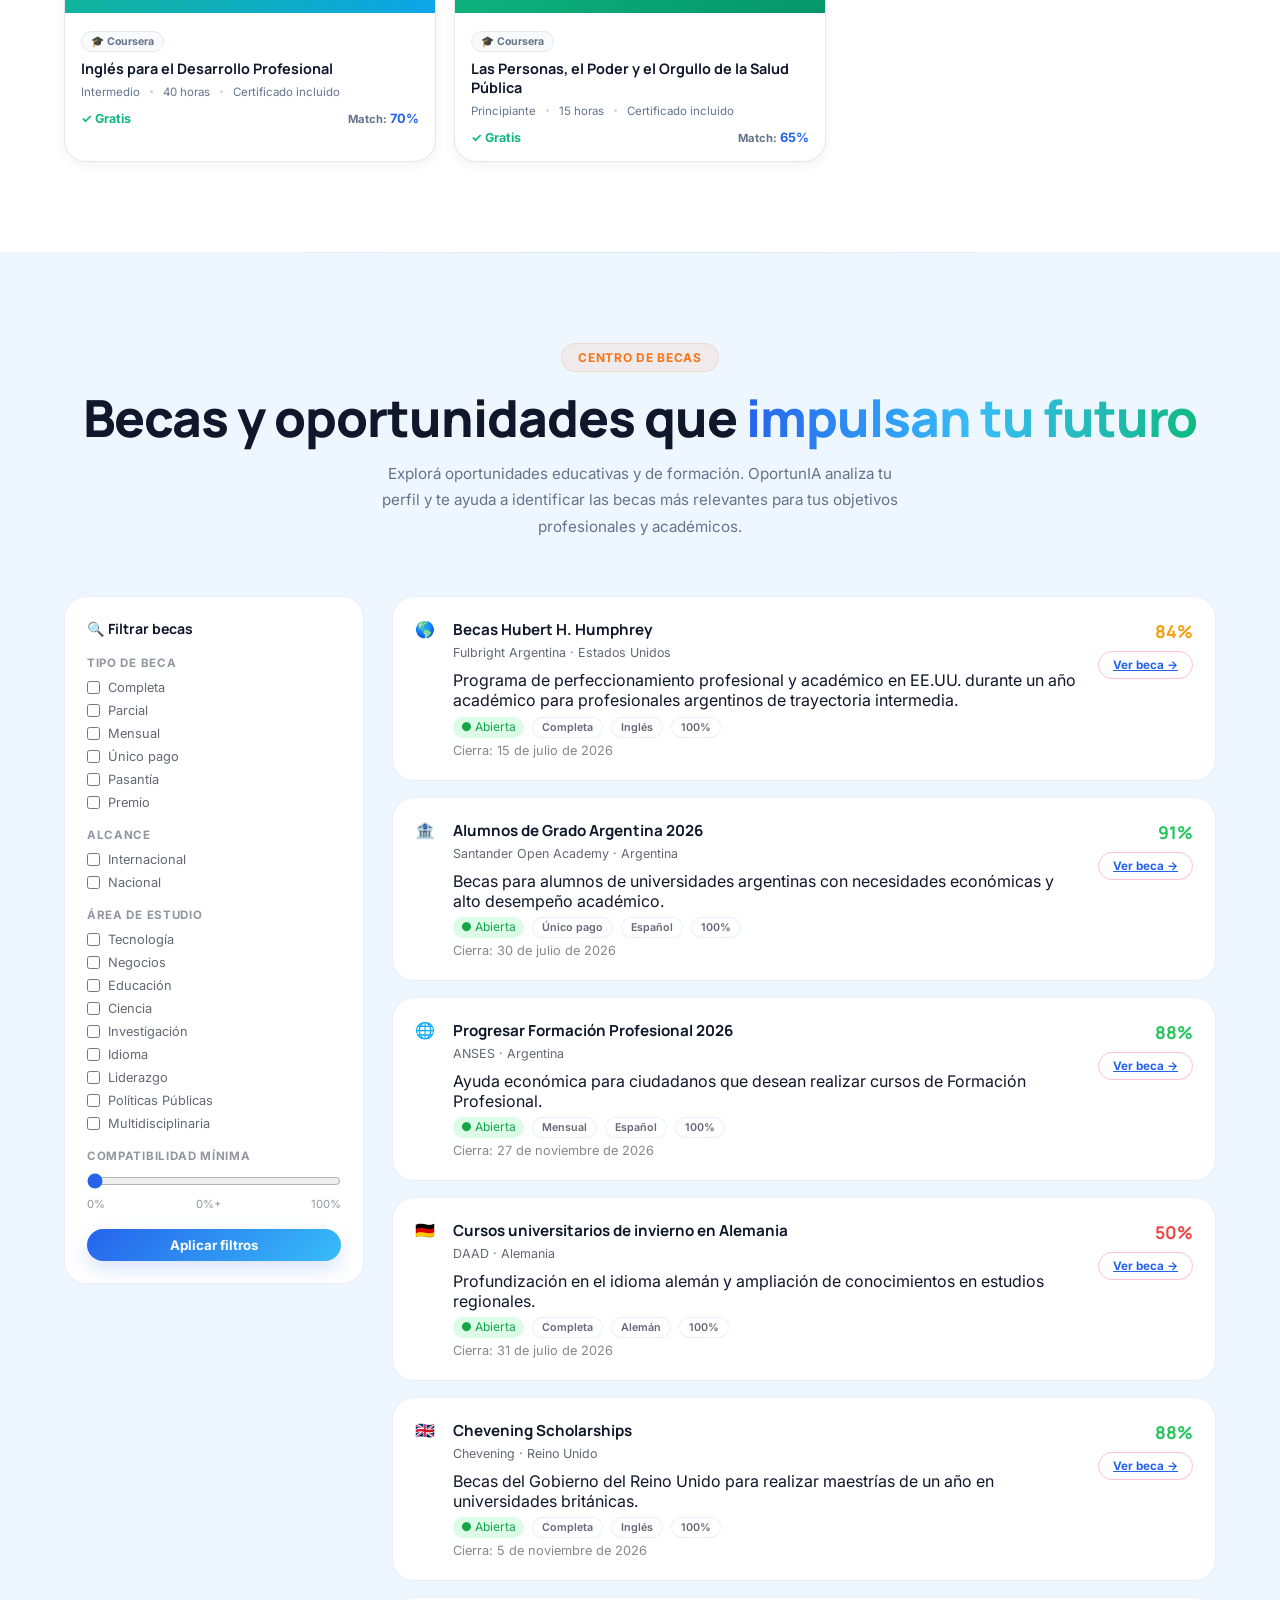
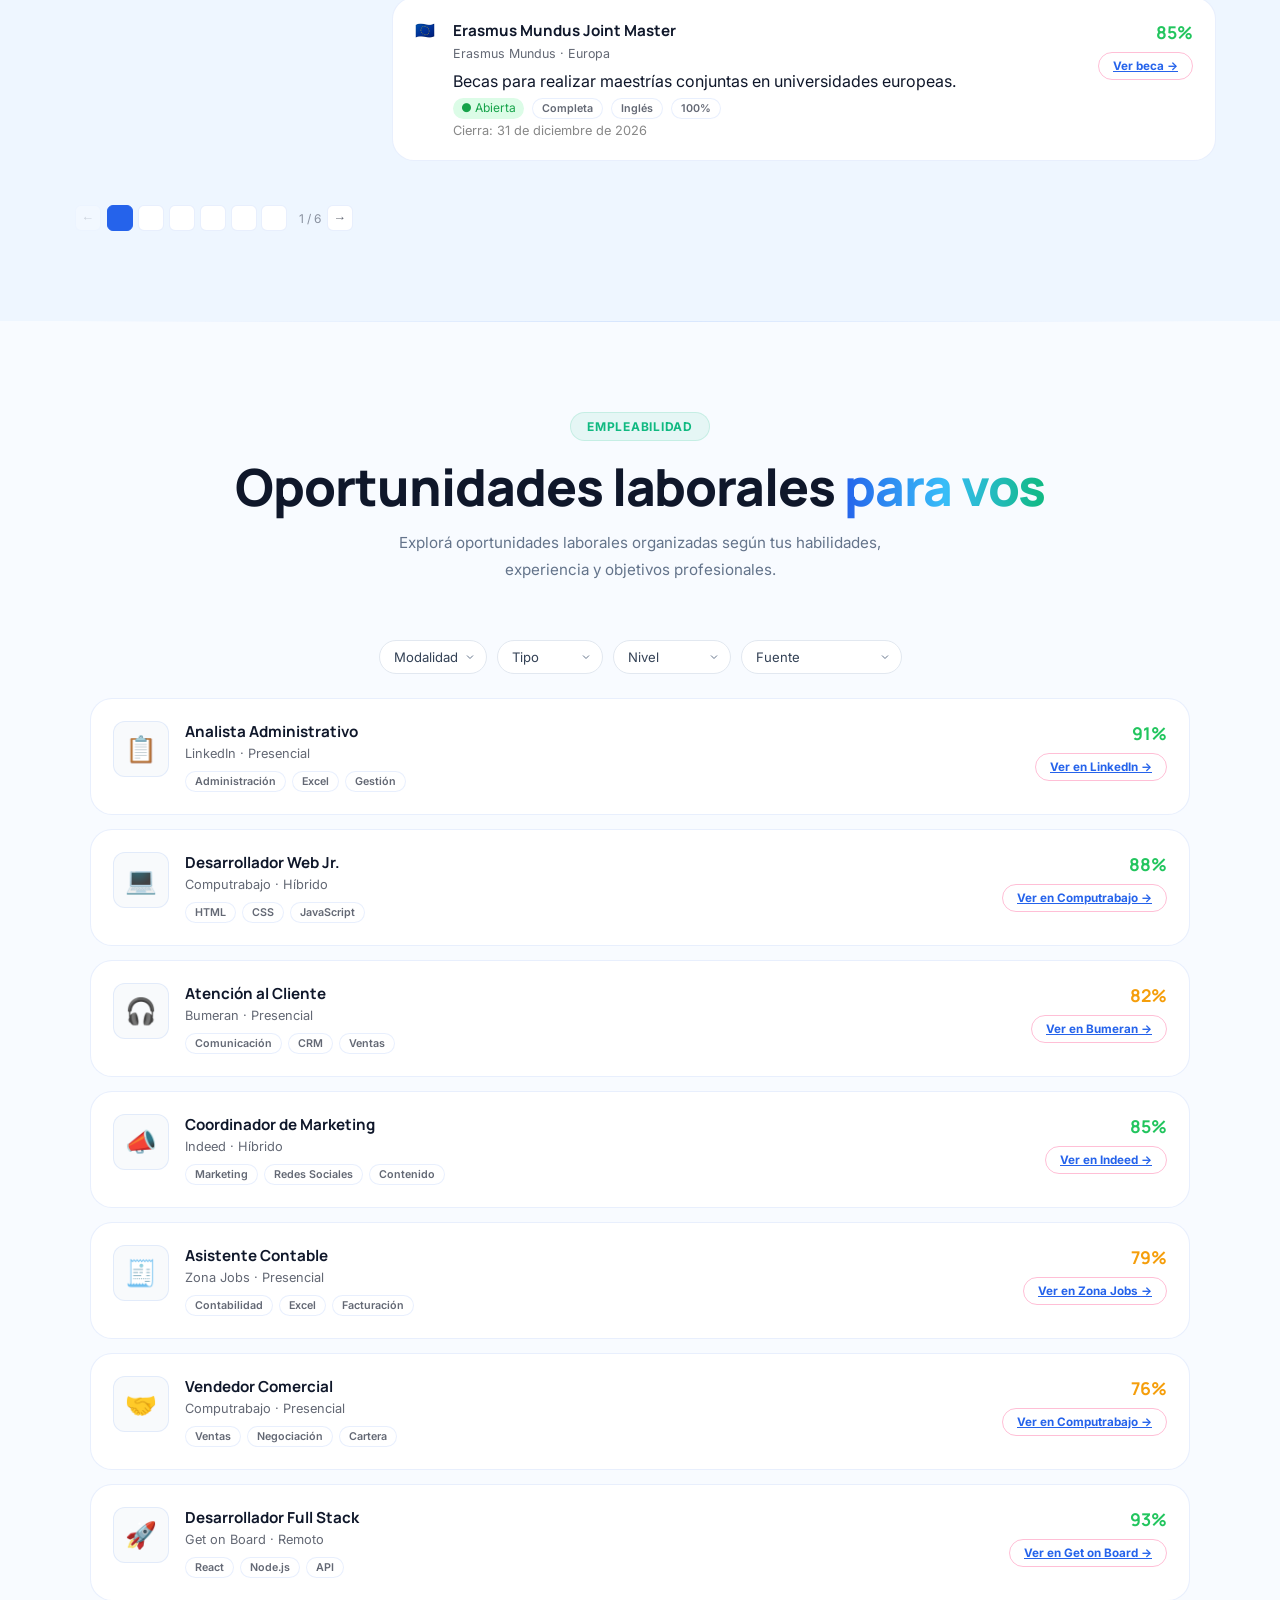
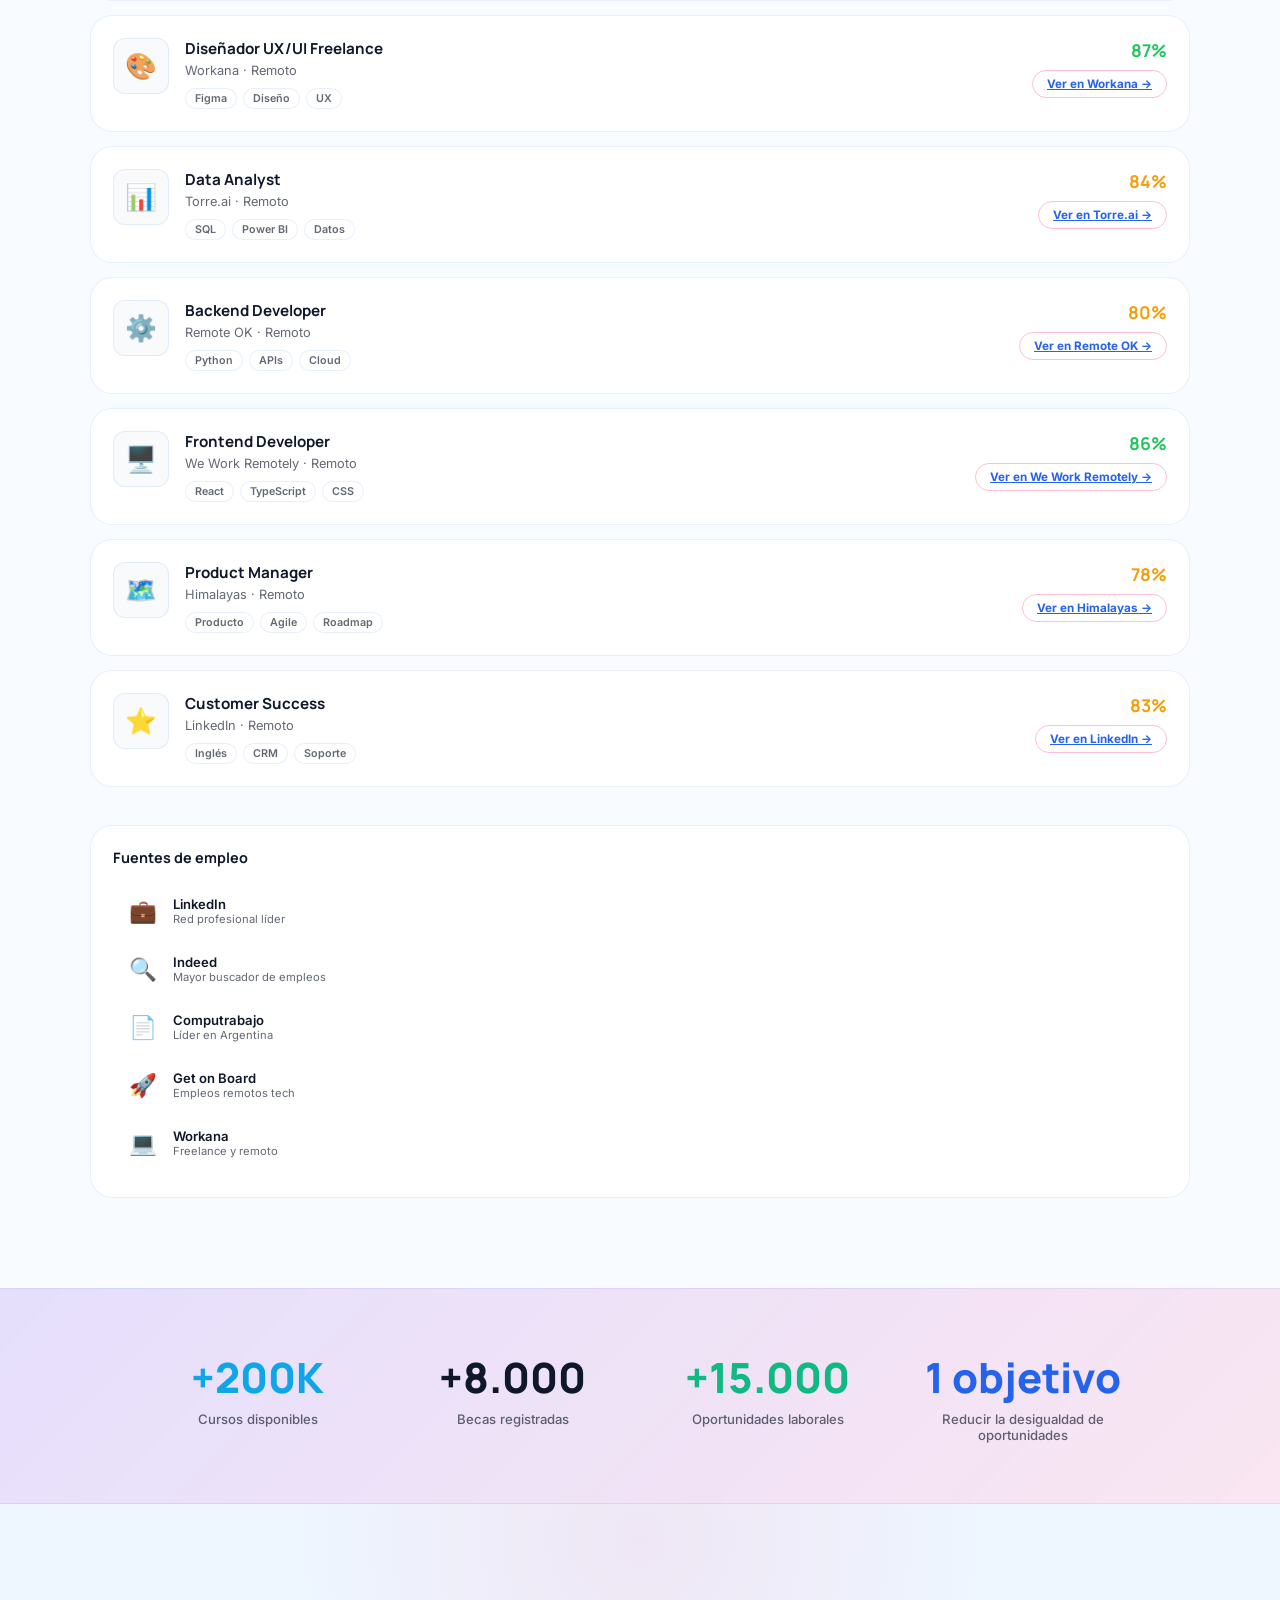
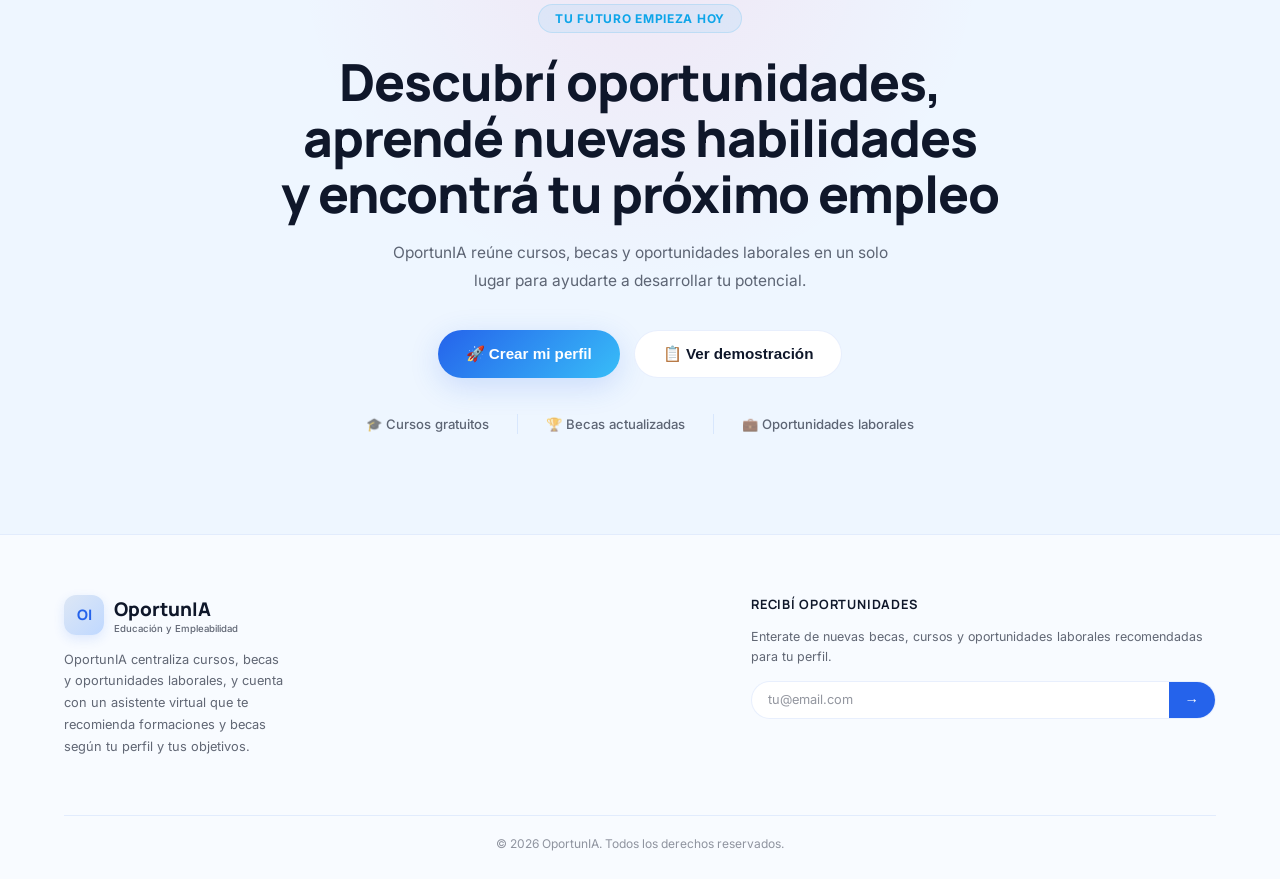
==== commit 0a0f9f81: "Cree el agente de IA para la página, faltan algunas correcciones pero ya para la muestra tenemos la " ====
--- a/index.html
+++ b/index.html
@@ -3,6 +3,7 @@
 <head>
 <meta charset="UTF-8">
 <meta name="viewport" content="width=device-width, initial-scale=1.0">
+
 <title>OportunIA — Plataforma Inteligente de Empleabilidad y Educación</title>
 
 <link href="https://fonts.googleapis.com/css2?family=Manrope:wght@300;400;500;600;700;800&display=swap" rel="stylesheet">
@@ -996,7 +997,29 @@
 
 </div>
 
-<script src="main.js"></script>
+<!-- BOTÓN IA -->
+
+  <button id="abrirChatIA" class="chat-float">
+    🤖
+  </button>
+
+  <div id="chatIA" class="chat-container oculto">
+
+    <div class="chat-header">
+
+      <span>🤖 Lina AI</span>
+
+    </div>
+
+    <iframe
+      src="https://lina-agente-604508803765.us-east1.run.app"
+      width="100%"
+      height="100%">
+    </iframe>
+
+  </div>
+
+  <script src="main.js"></script>
 
 </body>
-</html>+</html>
--- a/styles.css
+++ b/styles.css
@@ -3087,4 +3087,68 @@
   #navUsuario {
     margin-left: auto;
   }
+}
+
+/* Agente IA */
+.chat-float {
+
+  position: fixed;
+
+  bottom: 25px;
+  right: 25px;
+
+  width: 65px;
+  height: 65px;
+
+  border: none;
+  border-radius: 50%;
+
+  background: #384eb3;
+  color: white;
+
+  font-size: 28px;
+
+  cursor: pointer;
+
+  z-index: 9999;
+
+  box-shadow:
+    0 10px 30px rgba(0,0,0,.3);
+
+}
+.chat-container {
+
+  position: fixed;
+
+  bottom: 100px;
+  right: 25px;
+
+  width: 450px;
+  height: 500px;
+
+  background: white;
+
+  border-radius: 20px;
+
+  overflow: hidden;
+
+  box-shadow:
+    0 20px 50px rgba(0,0,0,.25);
+
+  z-index: 9999;
+
+}
+
+.oculto {
+
+  display: none;
+
+}
+
+.chat-header {
+
+  display: flex;
+  justify-content: center;
+  align-items: center;
+
 }
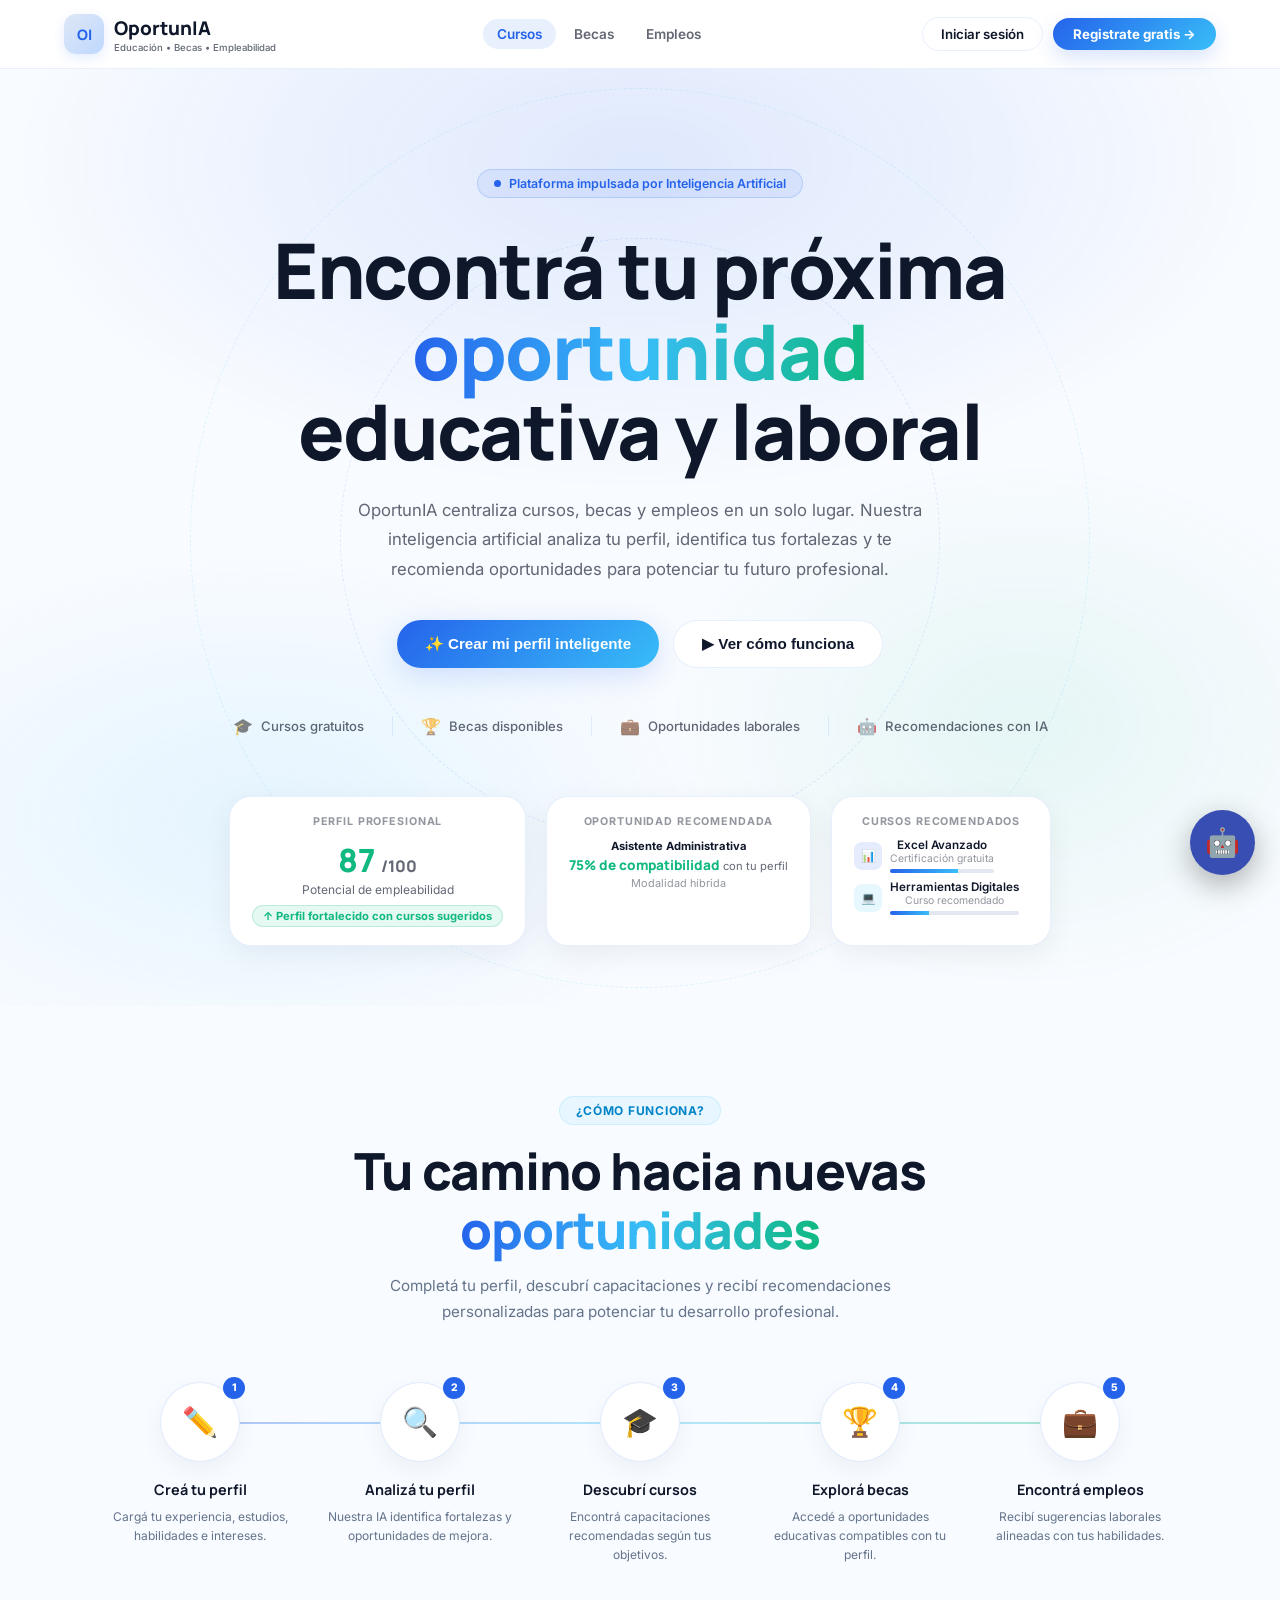
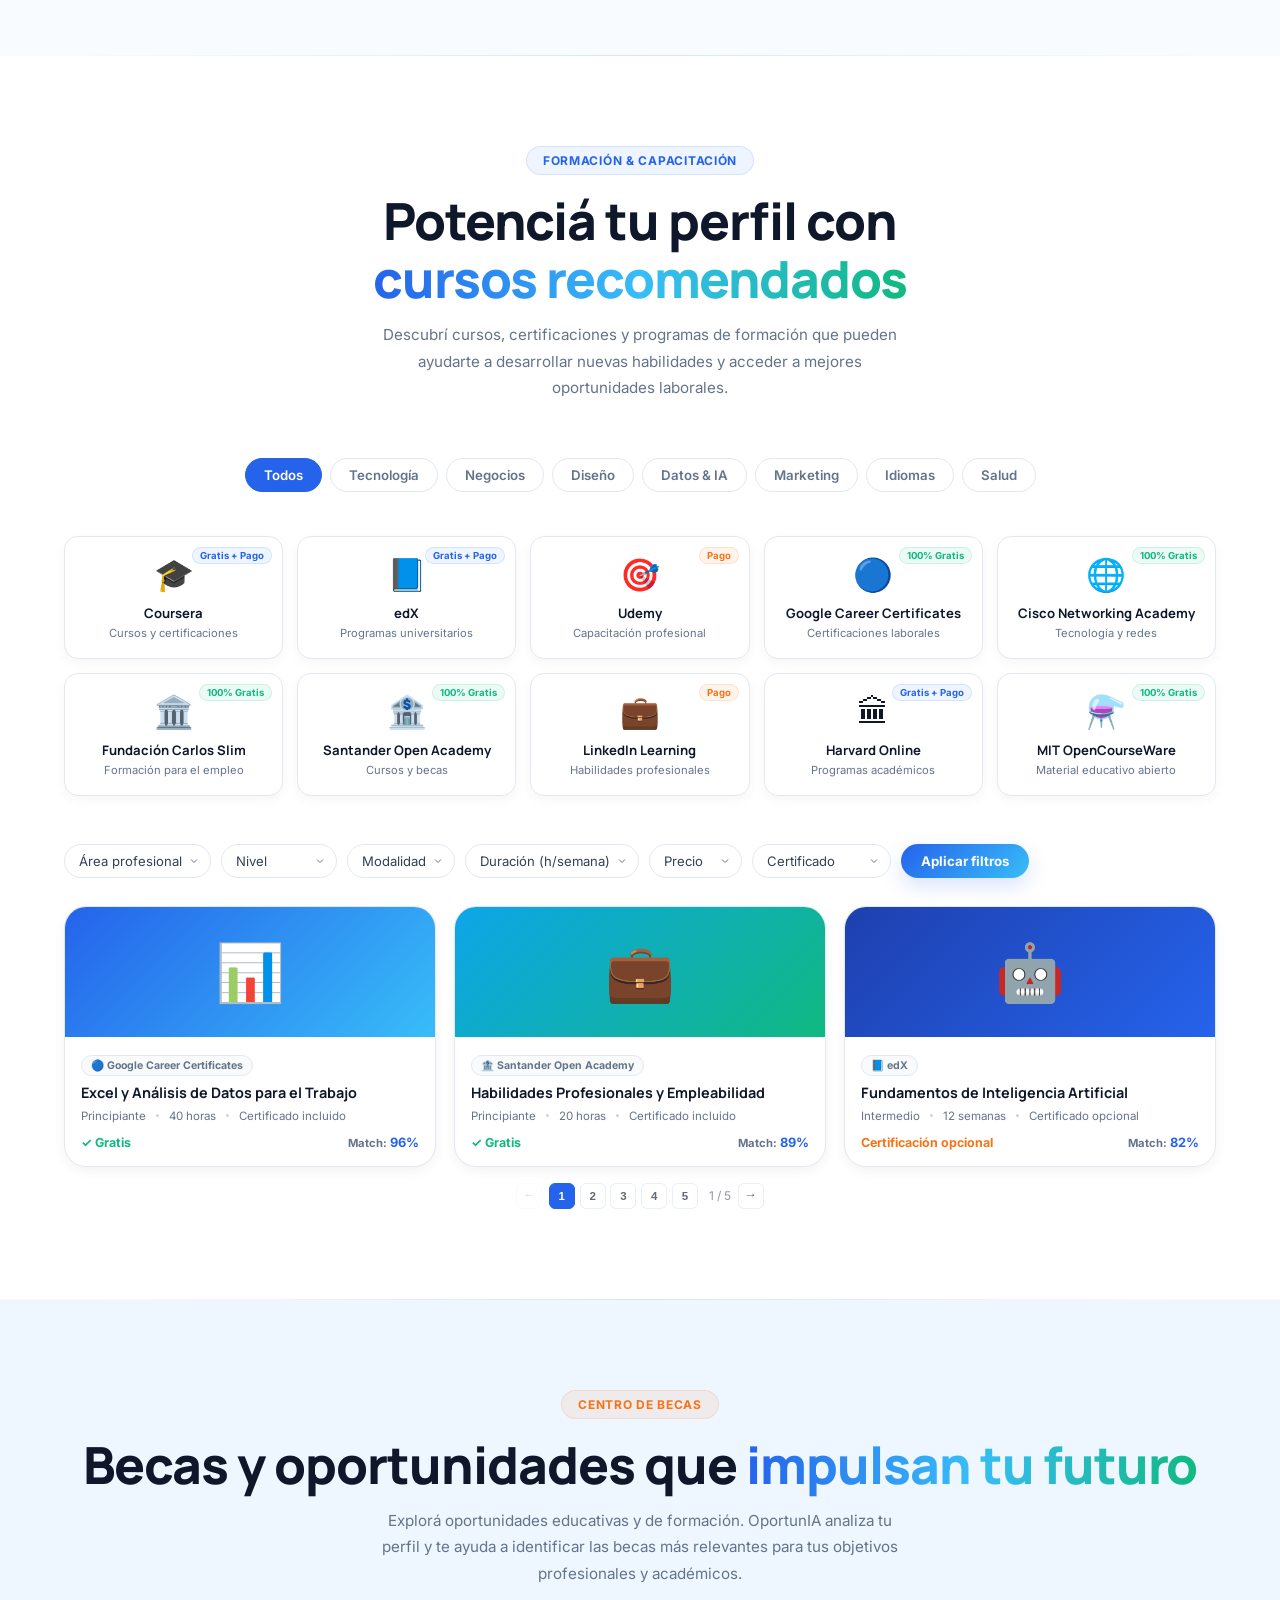
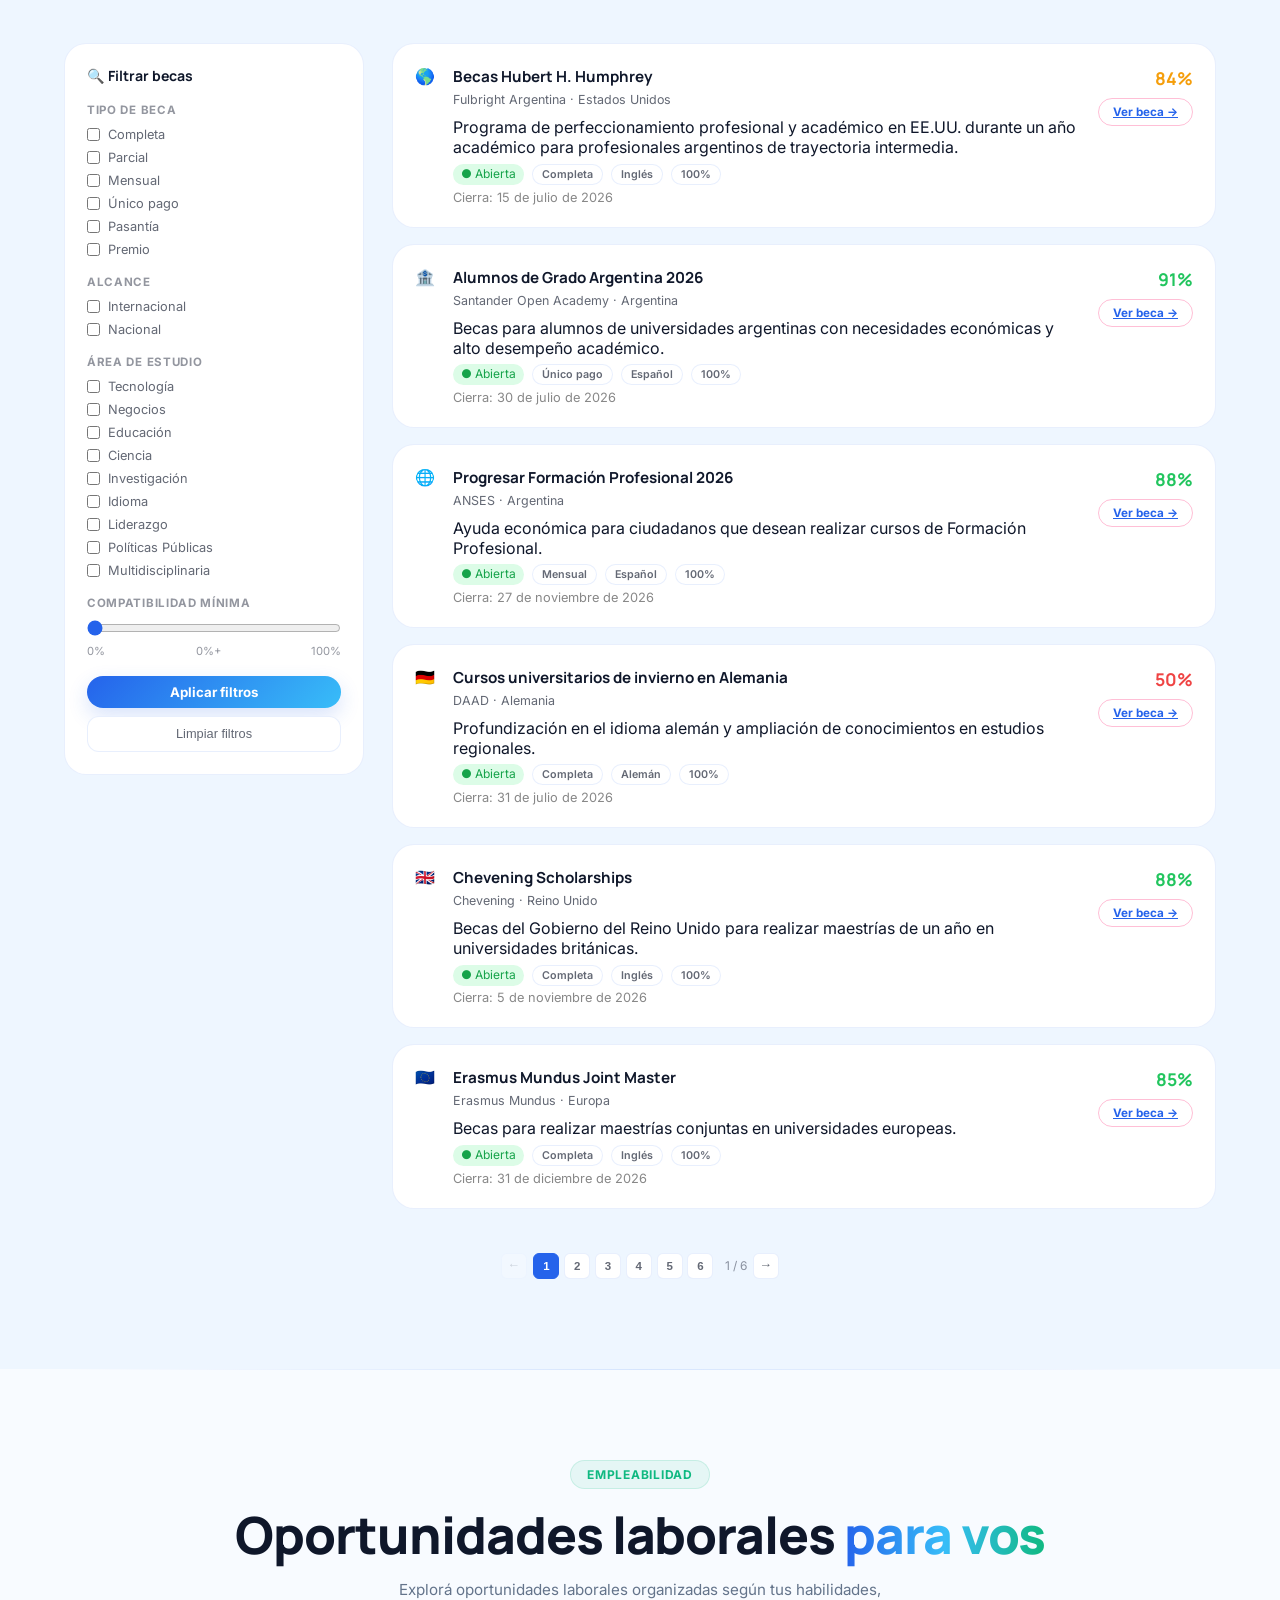
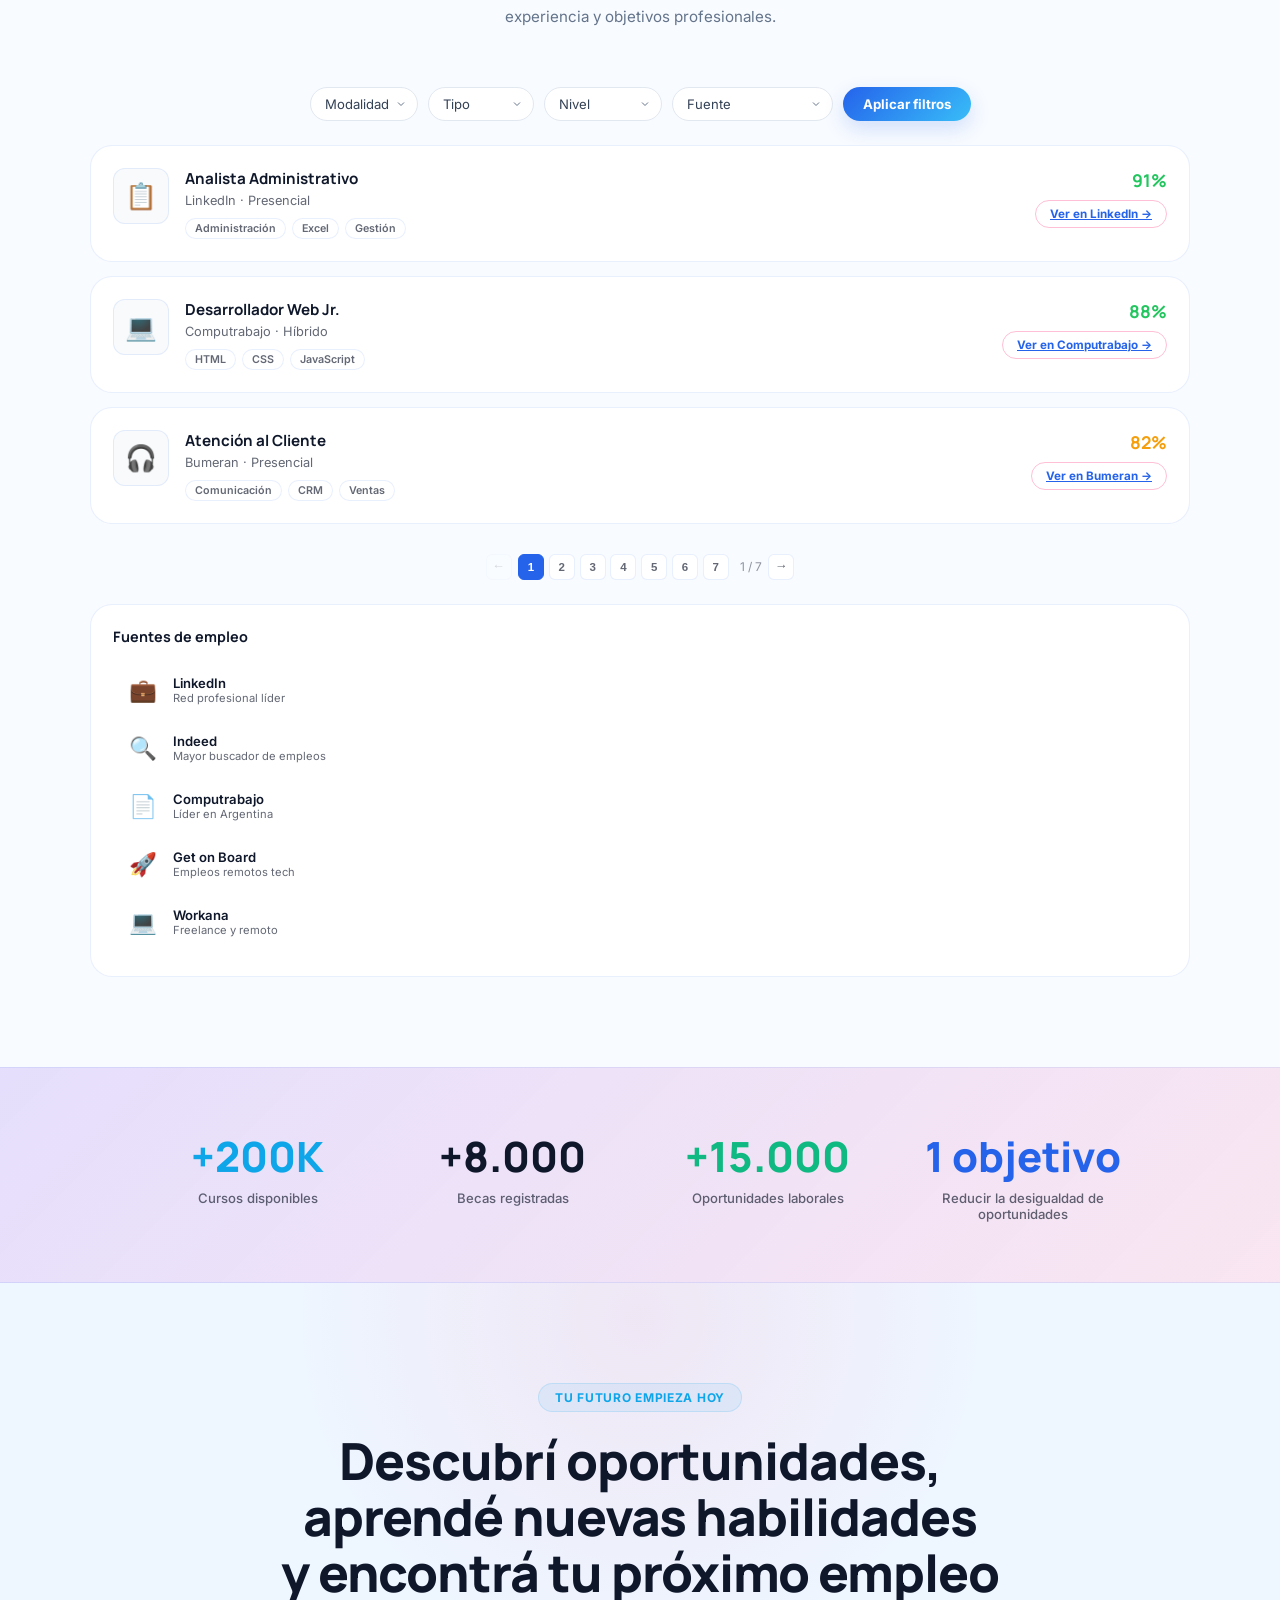
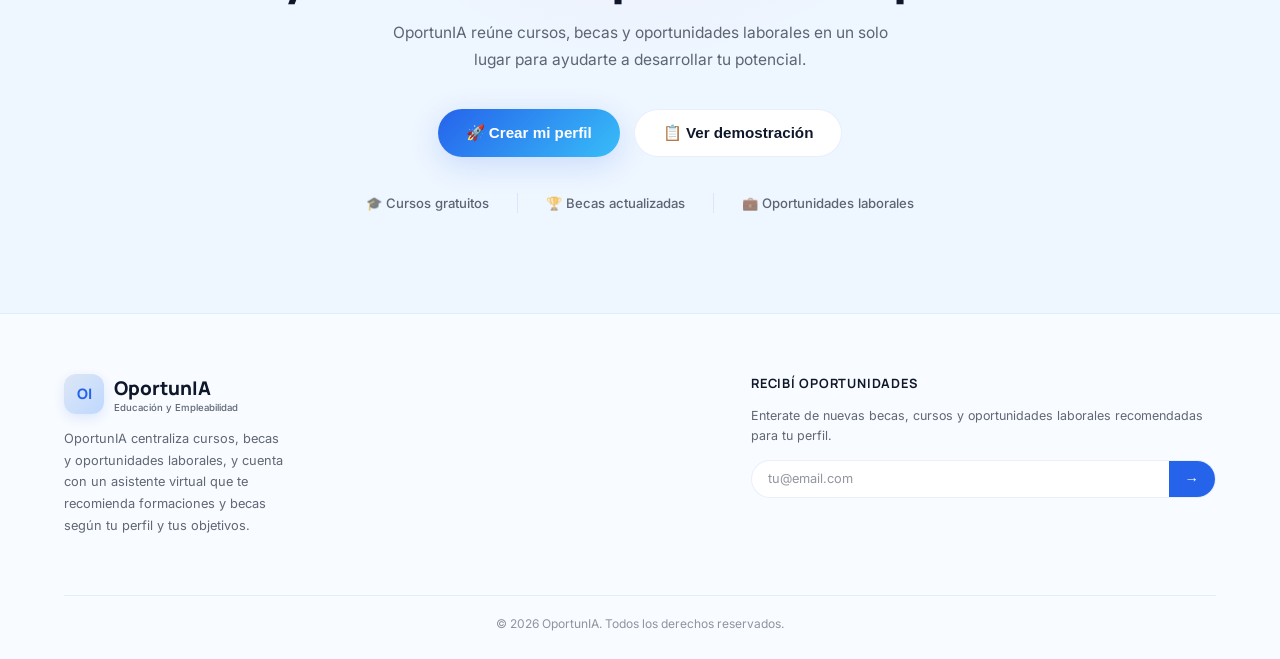
==== commit 5686fdf8: "carrusel cursos, becas, empleabilidad" ====
--- a/index.html
+++ b/index.html
@@ -90,7 +90,13 @@
 
     <div class="hero-ctas">
       <button class="btn-hero-main">✨ Crear mi perfil inteligente</button>
-      <button class="btn-hero-alt">▶ Ver cómo funciona</button>
+      <button
+  class="btn-hero-alt"
+  onclick="window.open('https://1drv.ms/v/c/279109cdfe3d0ce6/IQBc89O0uF4JTrkZnuT-spuHATmpQlik3vWbHgd3GnY5HB0?e=TaZ0b6','_blank')">
+
+  ▶ Ver cómo funciona
+
+</button>
     </div>
 
     <div class="hero-proof">
@@ -384,8 +390,8 @@
  
  <!-- Filtros -->
 <div class="course-filters">
-  <select class="filter-select">
-    <option>Área profesional</option>
+  <select class="filter-select" id="filtroAreaCursos">
+    <option value="">Área profesional</option>
     <option>Tecnología</option>
     <option>Diseño</option>
     <option>Negocios</option>
@@ -393,45 +399,57 @@
     <option>Administración</option>
   </select>
 
-  <select class="filter-select">
-    <option>Nivel</option>
+  <select class="filter-select" id="filtroNivelCursos">
+    <option value="">Nivel</option>
     <option>Principiante</option>
     <option>Intermedio</option>
     <option>Avanzado</option>
   </select>
 
-  <select class="filter-select">
-    <option>Modalidad</option>
+  <select class="filter-select" id="filtroModalidadCursos">
+    <option value="">Modalidad</option>
     <option>Online</option>
     <option>Presencial</option>
     <option>Híbrido</option>
   </select>
 
-  <select class="filter-select">
-    <option>Duración</option>
-    <option>Menos de 5h</option>
-    <option>5–20h</option>
-    <option>20–100h</option>
-    <option>+100h</option>
+  <select class="filter-select" id="filtroDuracionCursos">
+    <option value="">Duración (h/semana)</option>
+    <option value="2">Hasta 2 h/sem</option>
+    <option value="4">Hasta 4 h/sem</option>
+    <option value="6">Hasta 6 h/sem</option>
+    <option value="99">Sin límite</option>
   </select>
 
-  <select class="filter-select">
-    <option>Precio</option>
+  <select class="filter-select" id="filtroPrecioCursos">
+    <option value="">Precio</option>
     <option>Gratuito</option>
     <option>Pago</option>
   </select>
 
-  <select class="filter-select">
-    <option>Certificado</option>
+  <select class="filter-select" id="filtroCertificadoCursos">
+    <option value="">Certificado</option>
     <option>Con certificado</option>
     <option>Sin certificado</option>
   </select>
+
+  <button class="btn-primary" id="btnAplicarFiltrosCursos" type="button">
+    Aplicar filtros
+  </button>
 </div>
 
-<!-- Cursos -->
+<!-- Cursos (carrusel de a 3) -->
 <div class="course-grid" id="courseGrid">
   <p class="becas-empty">Cargando cursos...</p>
 </div>
+<!-- Navegación carrusel -->
+<div class="becas-nav">
+  <button class="becas-flecha" id="cursosPrev" aria-label="Anterior">&#8592;</button>
+  <div id="cursosPuntos" class="becas-puntos"></div>
+  <span id="cursosContador" class="becas-contador"></span>
+  <button class="becas-flecha" id="cursosNext" aria-label="Siguiente">&#8594;</button>
+</div>
+
 </section>
 
 <div class="section-divider"></div>
@@ -507,6 +525,10 @@
 
       <button class="btn-primary" id="btnAplicarFiltrosBecas" type="button" style="width:100%;margin-top:8px;justify-content:center;display:flex">
         Aplicar filtros
+      </button>
+
+      <button class="becas-flecha" id="btnLimpiarFiltrosBecas" type="button" style="width:100%;margin-top:8px;height:36px;border-radius:12px;font-size:.8rem">
+        Limpiar filtros
       </button>
 
     </div>
@@ -590,10 +612,22 @@
           <option value="Himalayas">Himalayas</option>
         </select>
 
+        <button class="btn-primary" id="btnAplicarFiltrosEmpleos" type="button">
+          Aplicar filtros
+        </button>
+
       </div>
 
       <!-- Las tarjetas se generan automáticamente desde main.js -->
       <div id="jobsGrid"></div>
+
+      <!-- Navegación carrusel -->
+      <div class="becas-nav">
+        <button class="becas-flecha" id="empleosPrev" aria-label="Anterior">&#8592;</button>
+        <div id="empleosPuntos" class="becas-puntos"></div>
+        <span id="empleosContador" class="becas-contador"></span>
+        <button class="becas-flecha" id="empleosNext" aria-label="Siguiente">&#8594;</button>
+      </div>
 
       <!-- FUENTES DE EMPLEO -->
 
@@ -865,35 +899,54 @@
 
         <form id="profileForm">
 
-            <h4 class="perfil-section-title">Datos personales</h4>
-            <input type="text" id="pf-nombre" placeholder="Nombre y apellido" required>
-            <input type="number" id="pf-edad" placeholder="Edad" min="14" max="99" required>
-            <input type="text" id="pf-ciudad" placeholder="Ciudad" required>
-            <input type="text" id="pf-provincia" placeholder="Provincia" required>
-            <input type="email" id="pf-email" placeholder="Email" required>
-            <span class="error-msg oculto" id="errorPfEmail">Ingresá un email válido (ej: nombre@dominio.com)</span>
-            <input type="text" id="pf-red" placeholder="LinkedIn u otra red profesional (opcional)">
-
-            <h4 class="perfil-section-title">Formación</h4>
-            <select id="pf-nivel" required>
-                <option value="">Nivel educativo</option>
-                <option value="secundario">Secundario</option>
-                <option value="terciario">Terciario</option>
-                <option value="universitario">Universitario</option>
-                <option value="posgrado">Posgrado</option>
-            </select>
-            <input type="text" id="pf-carrera" placeholder="Carrera / área de estudio">
-
-            <h4 class="perfil-section-title">Habilidades</h4>
-            <input type="text" id="pf-habilidades" placeholder="Ej: Excel, atención al cliente, organización (separadas por coma)" required>
-
-            <h4 class="perfil-section-title">Intereses profesionales</h4>
-            <input type="text" id="pf-intereses" placeholder="Ej: tecnología, marketing, administración (separados por coma)" required>
-
-            <h4 class="perfil-section-title">Objetivo profesional</h4>
-            <textarea id="pf-objetivo" rows="3" placeholder="Contanos qué te gustaría lograr profesionalmente" required></textarea>
-
-            <button type="submit" class="btn-hero-main perfil-submit">Guardar perfil y continuar →</button>
+            <div class="perfil-tabs">
+                <button type="button" class="perfil-tab active" data-tab="datos">Datos personales</button>
+                <button type="button" class="perfil-tab" data-tab="formacion">Formación</button>
+                <button type="button" class="perfil-tab" data-tab="habilidades">Habilidades</button>
+                <button type="button" class="perfil-tab" data-tab="objetivo">Objetivo</button>
+            </div>
+
+            <div class="perfil-tab-panel active" data-tab="datos">
+                <h4 class="perfil-section-title">Datos personales</h4>
+                <input type="text" id="pf-nombre" placeholder="Nombre y apellido" required>
+                <input type="number" id="pf-edad" placeholder="Edad" min="14" max="99" required>
+                <input type="text" id="pf-ciudad" placeholder="Ciudad" required>
+                <input type="text" id="pf-provincia" placeholder="Provincia" required>
+                <input type="email" id="pf-email" placeholder="Email" required>
+                <span class="error-msg oculto" id="errorPfEmail">Ingresá un email válido (ej: nombre@dominio.com)</span>
+                <input type="text" id="pf-red" placeholder="LinkedIn u otra red profesional (opcional)">
+            </div>
+
+            <div class="perfil-tab-panel" data-tab="formacion">
+                <h4 class="perfil-section-title">Formación</h4>
+                <select id="pf-nivel" required>
+                    <option value="">Nivel educativo</option>
+                    <option value="secundario">Secundario</option>
+                    <option value="terciario">Terciario</option>
+                    <option value="universitario">Universitario</option>
+                    <option value="posgrado">Posgrado</option>
+                </select>
+                <input type="text" id="pf-carrera" placeholder="Carrera / área de estudio">
+            </div>
+
+            <div class="perfil-tab-panel" data-tab="habilidades">
+                <h4 class="perfil-section-title">Habilidades</h4>
+                <input type="text" id="pf-habilidades" placeholder="Ej: Excel, atención al cliente, organización (separadas por coma)" required>
+
+                <h4 class="perfil-section-title">Intereses profesionales</h4>
+                <input type="text" id="pf-intereses" placeholder="Ej: tecnología, marketing, administración (separados por coma)" required>
+            </div>
+
+            <div class="perfil-tab-panel" data-tab="objetivo">
+                <h4 class="perfil-section-title">Objetivo profesional</h4>
+                <textarea id="pf-objetivo" rows="3" placeholder="Contanos qué te gustaría lograr profesionalmente" required></textarea>
+            </div>
+
+            <div class="perfil-tabs-nav">
+                <button type="button" class="btn-ghost perfil-tab-prev oculto" id="perfilTabPrev">← Anterior</button>
+                <button type="button" class="btn-primary perfil-tab-next" id="perfilTabNext">Siguiente →</button>
+                <button type="submit" class="btn-hero-main perfil-submit oculto" id="perfilSubmitBtn">Guardar perfil y continuar →</button>
+            </div>
 
         </form>
 
@@ -1022,4 +1075,4 @@
   <script src="main.js"></script>
 
 </body>
-</html>
+</html>
--- a/styles.css
+++ b/styles.css
@@ -1698,6 +1698,7 @@
 
 /* Navegación carrusel becas */
 .becas-nav {
+  grid-column: 1 / -1;
   display: flex;
   align-items: center;
   justify-content: center;
@@ -2890,6 +2891,68 @@
   margin-top:8px;
 }
 
+/* Pestañas del formulario de perfil (estilo Bumeran) */
+.perfil-tabs{
+  display:flex;
+  gap:4px;
+  border-bottom:1px solid var(--border);
+  margin-bottom:18px;
+  overflow-x:auto;
+}
+
+.perfil-tab{
+  flex:1;
+  white-space:nowrap;
+  padding:10px 12px;
+  border:none;
+  background:none;
+  cursor:pointer;
+  font-family:var(--font-body);
+  font-size:.8rem;
+  font-weight:600;
+  color:var(--text-muted);
+  border-bottom:2px solid transparent;
+  transition:all .2s;
+}
+
+.perfil-tab:hover:not(.active){
+  color:var(--pink);
+}
+
+.perfil-tab.active{
+  color:var(--pink);
+  border-bottom-color:var(--pink);
+}
+
+.perfil-tab-panel{
+  display:none;
+}
+
+.perfil-tab-panel.active{
+  display:block;
+  animation:fadeInTab .25s ease;
+}
+
+@keyframes fadeInTab{
+  from{ opacity:0; transform:translateY(6px); }
+  to{ opacity:1; transform:translateY(0); }
+}
+
+.perfil-tabs-nav{
+  display:flex;
+  gap:10px;
+  margin-top:8px;
+}
+
+.perfil-tabs-nav .perfil-tab-next,
+.perfil-tabs-nav .perfil-submit{
+  flex:1;
+}
+
+.perfil-tabs-nav .perfil-tab-prev{
+  flex:0 0 auto;
+}
+
 /* Pantalla de "conectando" con Google/LinkedIn */
 .social-loading{
   display:flex;
